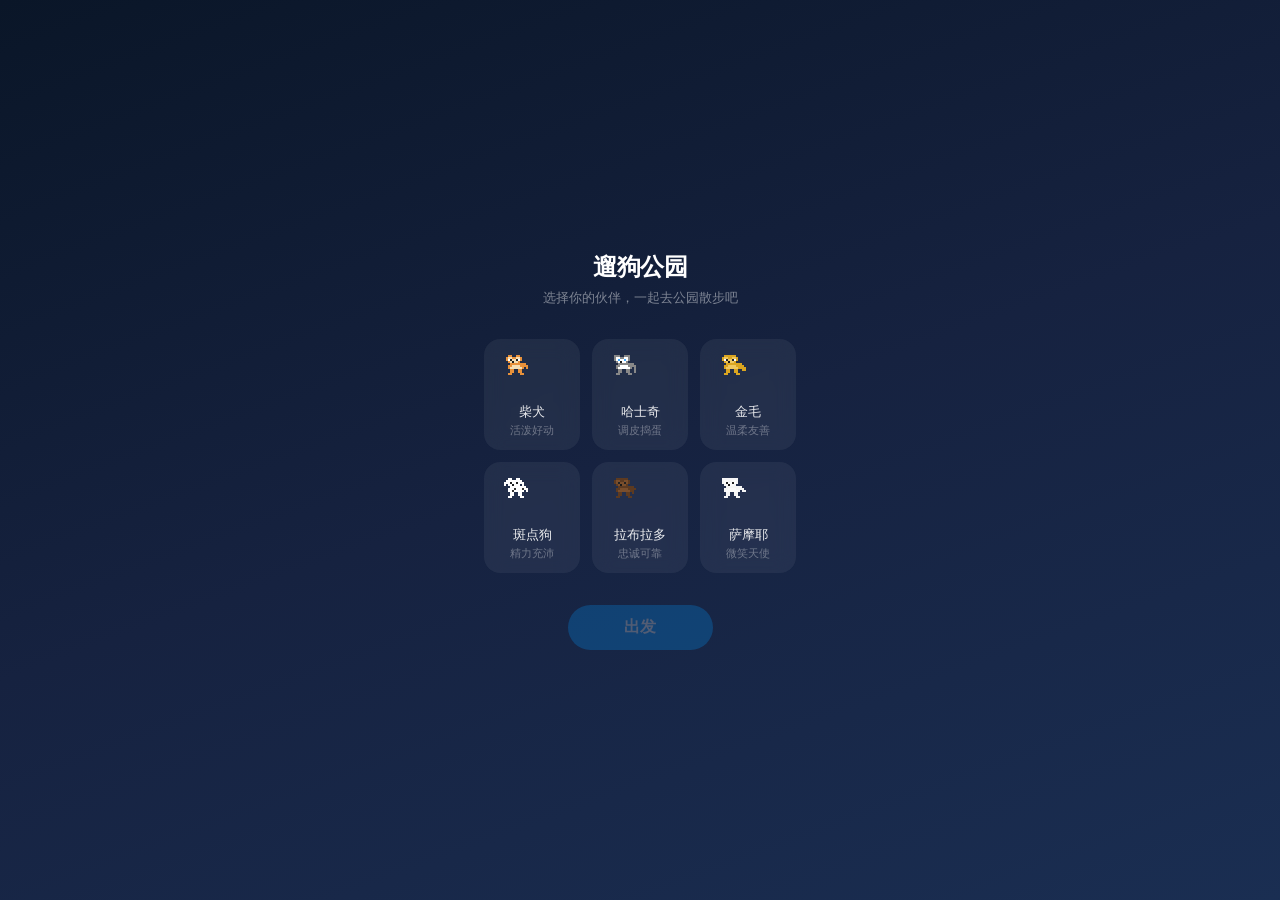
==== index.html @ 5c3bdffc "V1.0 - 虚拟遛狗公园首个版本 功能包含： - 1600x1600 像素风地图（草地/湖泊/树木/长椅/花丛/石头等） - 6种独立设计犬种（柴犬/哈士奇/金毛/斑点狗/拉布拉多/萨摩耶） - 宠" ====
<!DOCTYPE html>
<html lang="zh-CN">
<head>
  <meta charset="UTF-8">
  <meta name="viewport" content="width=device-width, initial-scale=1.0, maximum-scale=1.0, user-scalable=no">
  <title>遛狗公园</title>
  <style>
    :root {
      --qq-blue: #0099ff;
      --qq-blue-light: #40b3ff;
      --qq-blue-dark: #0077cc;
      --qq-bg: #f5f6fa;
      --qq-bg-dark: #edeff5;
      --qq-card: #ffffff;
      --qq-text: #1a1a1a;
      --qq-text-sec: #8a8f99;
      --qq-text-third: #b0b5bf;
      --qq-border: #e8eaf0;
      --qq-bubble-self: #95ec69;
      --qq-bubble-other: #ffffff;
      --qq-shadow: 0 2px 12px rgba(0,0,0,0.08);
      --qq-shadow-lg: 0 8px 30px rgba(0,0,0,0.12);
      --qq-radius: 12px;
      --qq-radius-lg: 20px;
      --qq-radius-full: 999px;
      --font: -apple-system, BlinkMacSystemFont, "PingFang SC", "Helvetica Neue", "Segoe UI", sans-serif;
    }

    * { margin: 0; padding: 0; box-sizing: border-box; }
    html, body {
      width: 100%; height: 100%;
      overflow: hidden;
      background: #000;
      touch-action: none;
      user-select: none;
      -webkit-user-select: none;
      font-family: var(--font);
    }

    /* ===== 游戏主容器 ===== */
    #app {
      width: 100%; height: 100%;
      display: flex;
      flex-direction: column;
      position: relative;
    }
    #gameCanvas {
      width: 100%; flex: 1;
      display: block;
      image-rendering: pixelated;
      image-rendering: crisp-edges;
    }

    /* ===== 常驻底部输入栏 ===== */
    #worldInputBar {
      display: flex;
      padding: 8px 12px;
      padding-bottom: max(8px, env(safe-area-inset-bottom));
      gap: 8px;
      background: rgba(255,255,255,0.95);
      backdrop-filter: blur(16px);
      -webkit-backdrop-filter: blur(16px);
      border-top: 0.5px solid var(--qq-border);
      align-items: center;
      position: relative;
      z-index: 20;
    }
    #worldInputBar.hidden { display: none; }
    #worldInput {
      flex: 1;
      background: var(--qq-bg);
      border: none;
      color: var(--qq-text);
      padding: 9px 14px;
      font-size: 15px;
      font-family: var(--font);
      border-radius: var(--qq-radius-full);
      outline: none;
    }
    #worldInput:focus { background: var(--qq-bg-dark); }
    #worldInput::placeholder { color: var(--qq-text-third); }
    #worldSendBtn {
      background: var(--qq-blue);
      border: none;
      color: #fff;
      width: 36px; height: 36px;
      display: flex;
      align-items: center;
      justify-content: center;
      font-size: 15px;
      cursor: pointer;
      border-radius: 50%;
      flex-shrink: 0;
      transition: transform 0.15s;
    }
    #worldSendBtn:active { transform: scale(0.92); }

    /* ===== 聊天 AIO ===== */
    #chatAIO {
      display: none;
      width: 100%;
      height: 45%;
      background: var(--qq-bg);
      flex-direction: column;
      position: relative;
      border-top: 0.5px solid var(--qq-border);
      overflow: hidden;
    }
    #chatAIO.active {
      display: flex;
      animation: slideUp 0.3s cubic-bezier(0.32, 0.72, 0, 1);
    }
    @keyframes slideUp {
      from { transform: translateY(100%); }
      to { transform: translateY(0); }
    }

    /* 聊天顶栏 */
    #chatHeader {
      display: flex;
      align-items: center;
      justify-content: space-between;
      padding: 12px 16px;
      background: var(--qq-card);
      border-bottom: 0.5px solid var(--qq-border);
      min-height: 48px;
    }
    #chatHeader .chat-title {
      color: var(--qq-text);
      font-size: 15px;
      font-weight: 600;
      letter-spacing: -0.2px;
    }
    #chatHeader .close-btn {
      background: none;
      border: none;
      color: var(--qq-text-sec);
      font-size: 13px;
      cursor: pointer;
      padding: 4px 12px;
      border-radius: var(--qq-radius-full);
      transition: background 0.2s;
    }
    #chatHeader .close-btn:active {
      background: var(--qq-bg-dark);
    }
    #chatHeader .photo-btn {
      background: none;
      border: none;
      font-size: 18px;
      cursor: pointer;
      padding: 2px 6px;
      border-radius: 6px;
      transition: transform 0.15s;
    }
    #chatHeader .photo-btn:active { transform: scale(0.88); }
    #chatHeader .chat-timer {
      background: var(--qq-bg);
      color: var(--qq-text);
      font-size: 13px;
      font-weight: 600;
      padding: 3px 10px;
      border-radius: var(--qq-radius-full);
      font-variant-numeric: tabular-nums;
      min-width: 48px;
      text-align: center;
    }
    #chatHeader .chat-timer.warn {
      background: #fff3e0;
      color: #ff9500;
    }
    #chatHeader .chat-timer.danger {
      background: #ffeaea;
      color: #ff3b30;
      animation: timerBlink 1s ease infinite;
    }
    @keyframes timerBlink {
      0%,100% { opacity: 1; }
      50% { opacity: 0.5; }
    }

    /* 消息区域 */
    #chatMessages {
      flex: 1;
      overflow-y: auto;
      padding: 12px 16px;
      display: flex;
      flex-direction: column;
      gap: 8px;
      -webkit-overflow-scrolling: touch;
    }
    #chatMessages::-webkit-scrollbar { display: none; }

    .chat-msg {
      font-size: 14px;
      line-height: 1.5;
      padding: 8px 12px;
      max-width: 75%;
      word-break: break-word;
      position: relative;
    }
    .chat-msg.system {
      color: var(--qq-text-sec);
      background: none;
      align-self: center;
      text-align: center;
      font-size: 12px;
      max-width: 85%;
      padding: 4px 12px;
    }
    .chat-msg.action {
      color: var(--qq-blue);
      background: rgba(0,153,255,0.06);
      align-self: center;
      font-size: 12px;
      max-width: 85%;
      padding: 6px 14px;
      border-radius: var(--qq-radius-full);
    }
    .chat-msg.npc {
      color: var(--qq-text);
      background: var(--qq-bubble-other);
      align-self: flex-start;
      border-radius: 4px 18px 18px 18px;
      box-shadow: 0 1px 3px rgba(0,0,0,0.04);
    }
    .chat-msg.player {
      color: var(--qq-text);
      background: var(--qq-bubble-self);
      align-self: flex-end;
      border-radius: 18px 4px 18px 18px;
    }

    /* 输入区域 */
    #chatInputArea {
      display: flex;
      padding: 8px 12px;
      padding-bottom: max(8px, env(safe-area-inset-bottom));
      gap: 8px;
      background: var(--qq-card);
      border-top: 0.5px solid var(--qq-border);
      align-items: center;
    }
    #chatInput {
      flex: 1;
      background: var(--qq-bg);
      border: none;
      color: var(--qq-text);
      padding: 9px 14px;
      font-size: 15px;
      font-family: var(--font);
      border-radius: var(--qq-radius-full);
      outline: none;
      transition: background 0.2s;
    }
    #chatInput:focus { background: var(--qq-bg-dark); }
    #chatInput::placeholder { color: var(--qq-text-third); }
    #chatSendBtn {
      background: var(--qq-blue);
      border: none;
      color: #fff;
      width: 36px; height: 36px;
      display: flex;
      align-items: center;
      justify-content: center;
      font-size: 15px;
      cursor: pointer;
      border-radius: 50%;
      flex-shrink: 0;
      transition: transform 0.15s, opacity 0.15s;
    }
    #chatSendBtn:active {
      transform: scale(0.92);
      opacity: 0.85;
    }

    /* ===== 宠物选择界面 ===== */
    #petSelectOverlay {
      position: fixed;
      top: 0; left: 0;
      width: 100%; height: 100%;
      background: linear-gradient(160deg, #0a1628 0%, #162240 50%, #1a2e52 100%);
      display: flex;
      flex-direction: column;
      align-items: center;
      justify-content: center;
      z-index: 100;
    }
    #petSelectOverlay.hidden { display: none; }
    #petSelectOverlay h1 {
      color: #fff;
      font-size: 24px;
      font-weight: 700;
      margin-bottom: 6px;
      letter-spacing: -0.5px;
    }
    #petSelectOverlay .subtitle {
      color: rgba(255,255,255,0.45);
      font-size: 13px;
      margin-bottom: 32px;
      font-weight: 400;
    }
    .pet-grid {
      display: grid;
      grid-template-columns: repeat(3, 1fr);
      gap: 12px;
      padding: 0 24px;
      max-width: 360px;
      width: 100%;
    }
    .pet-card {
      display: flex;
      flex-direction: column;
      align-items: center;
      background: rgba(255,255,255,0.06);
      border: 2px solid transparent;
      border-radius: 16px;
      padding: 14px 6px 10px;
      cursor: pointer;
      transition: all 0.25s cubic-bezier(0.32, 0.72, 0, 1);
      backdrop-filter: blur(10px);
      -webkit-backdrop-filter: blur(10px);
    }
    .pet-card:active { transform: scale(0.96); }
    .pet-card.selected {
      border-color: var(--qq-blue);
      background: rgba(0,153,255,0.12);
      box-shadow: 0 0 0 1px var(--qq-blue), 0 4px 20px rgba(0,153,255,0.2);
    }
    .pet-card canvas {
      image-rendering: pixelated;
      image-rendering: crisp-edges;
    }
    .pet-card .pet-name {
      color: rgba(255,255,255,0.9);
      font-size: 13px;
      font-weight: 500;
      margin-top: 8px;
    }
    .pet-card .pet-trait {
      color: rgba(255,255,255,0.35);
      font-size: 11px;
      margin-top: 2px;
    }
    #startBtn {
      margin-top: 32px;
      background: var(--qq-blue);
      border: none;
      color: #fff;
      padding: 12px 56px;
      font-size: 16px;
      font-weight: 600;
      font-family: var(--font);
      cursor: pointer;
      border-radius: var(--qq-radius-full);
      opacity: 0.25;
      pointer-events: none;
      transition: all 0.3s cubic-bezier(0.32, 0.72, 0, 1);
      letter-spacing: 0.5px;
    }
    #startBtn.ready {
      opacity: 1;
      pointer-events: auto;
      box-shadow: 0 4px 20px rgba(0,153,255,0.35);
    }
    #startBtn.ready:active {
      transform: scale(0.96);
    }

    /* ===== 通知提示 ===== */
    #notification {
      position: fixed;
      top: 48px;
      left: 50%;
      transform: translateX(-50%);
      background: rgba(26,26,26,0.88);
      backdrop-filter: blur(20px);
      -webkit-backdrop-filter: blur(20px);
      color: #fff;
      font-size: 13px;
      font-weight: 500;
      padding: 10px 20px;
      border-radius: var(--qq-radius-full);
      z-index: 50;
      display: none;
      text-align: center;
      max-width: 85%;
      box-shadow: 0 4px 20px rgba(0,0,0,0.15);
    }
    #notification.show {
      display: block;
      animation: notifIn 0.35s cubic-bezier(0.32, 0.72, 0, 1);
    }
    @keyframes notifIn {
      from { opacity: 0; transform: translateX(-50%) translateY(-14px) scale(0.9); }
      to { opacity: 1; transform: translateX(-50%) translateY(0) scale(1); }
    }

    /* ===== 弹窗通用 Overlay ===== */
    .popup-overlay {
      position: fixed;
      top: 0; left: 0;
      width: 100%; height: 100%;
      background: rgba(0,0,0,0.35);
      backdrop-filter: blur(6px);
      -webkit-backdrop-filter: blur(6px);
      z-index: 59;
      display: none;
    }
    .popup-overlay.show { display: block; }

    /* ===== 发现物品弹窗 ===== */
    #discoveryPopup {
      position: fixed;
      top: 50%; left: 50%;
      transform: translate(-50%, -50%);
      background: var(--qq-card);
      border-radius: var(--qq-radius-lg);
      padding: 28px 24px 20px;
      z-index: 60;
      display: none;
      text-align: center;
      min-width: 240px;
      box-shadow: var(--qq-shadow-lg);
    }
    #discoveryPopup.show {
      display: block;
      animation: popIn 0.35s cubic-bezier(0.32, 0.72, 0, 1);
    }
    @keyframes popIn {
      from { opacity: 0; transform: translate(-50%, -50%) scale(0.85); }
      to { opacity: 1; transform: translate(-50%, -50%) scale(1); }
    }
    #discoveryPopup canvas {
      image-rendering: pixelated;
      image-rendering: crisp-edges;
    }
    #discoveryPopup .disc-title {
      color: var(--qq-text);
      font-size: 16px;
      font-weight: 600;
      margin-top: 12px;
    }
    #discoveryPopup .disc-desc {
      color: var(--qq-text-sec);
      font-size: 13px;
      margin-top: 6px;
      line-height: 1.5;
    }
    #discoveryPopup .disc-btn {
      margin-top: 18px;
      background: var(--qq-blue);
      border: none;
      color: #fff;
      padding: 9px 36px;
      font-size: 14px;
      font-weight: 500;
      font-family: var(--font);
      cursor: pointer;
      border-radius: var(--qq-radius-full);
      transition: transform 0.15s;
    }
    #discoveryPopup .disc-btn:active { transform: scale(0.96); }

    /* ===== 邀请互动弹窗 ===== */
    #invitePopup {
      position: fixed;
      top: 50%; left: 50%;
      transform: translate(-50%, -50%);
      background: var(--qq-card);
      border-radius: var(--qq-radius-lg);
      padding: 28px 24px 20px;
      z-index: 60;
      display: none;
      text-align: center;
      min-width: 260px;
      box-shadow: var(--qq-shadow-lg);
    }
    #invitePopup.show {
      display: block;
      animation: popIn 0.35s cubic-bezier(0.32, 0.72, 0, 1);
    }
    #invitePopup .invite-emoji {
      font-size: 36px;
      margin-bottom: 8px;
    }
    #invitePopup .invite-title {
      color: var(--qq-text);
      font-size: 16px;
      font-weight: 600;
      margin-bottom: 4px;
    }
    #invitePopup .invite-desc {
      color: var(--qq-text-sec);
      font-size: 13px;
      margin-bottom: 20px;
      line-height: 1.5;
    }
    #invitePopup .invite-btns {
      display: flex;
      gap: 10px;
      justify-content: center;
    }
    #invitePopup .invite-btns button {
      padding: 9px 28px;
      font-size: 14px;
      font-weight: 500;
      font-family: var(--font);
      cursor: pointer;
      border-radius: var(--qq-radius-full);
      border: none;
      transition: transform 0.15s;
    }
    #invitePopup .invite-btns button:active { transform: scale(0.96); }
    #invitePopup .btn-yes {
      background: var(--qq-blue);
      color: #fff;
      box-shadow: 0 2px 12px rgba(0,153,255,0.3);
    }
    #invitePopup .btn-no {
      background: var(--qq-bg);
      color: var(--qq-text-sec);
    }

    /* ===== 背包按钮 ===== */
    #bagBtn {
      position: fixed;
      bottom: 68px;
      right: 16px;
      width: 44px; height: 44px;
      background: rgba(255,255,255,0.92);
      backdrop-filter: blur(16px);
      -webkit-backdrop-filter: blur(16px);
      border: none;
      border-radius: 50%;
      color: var(--qq-text);
      font-size: 20px;
      display: none;
      align-items: center;
      justify-content: center;
      cursor: pointer;
      z-index: 30;
      box-shadow: 0 2px 12px rgba(0,0,0,0.1);
      transition: transform 0.15s;
    }
    #bagBtn.show { display: flex; }
    #bagBtn:active { transform: scale(0.92); }

    /* ===== 通用面板遮罩 ===== */
    .panel-overlay {
      position: fixed; top:0; left:0; width:100%; height:100%;
      background: rgba(0,0,0,0.45);
      backdrop-filter: blur(8px); -webkit-backdrop-filter: blur(8px);
      z-index: 70; display:none;
      align-items: center; justify-content: center;
    }
    .panel-overlay.show { display:flex; animation: popIn 0.3s cubic-bezier(0.32,0.72,0,1); }

    /* ===== 拍照卡片 ===== */
    .photo-card-inner {
      background: var(--qq-card); border-radius: 16px; width: 88%; max-width: 340px;
      overflow: hidden; box-shadow: var(--qq-shadow-lg);
    }
    .photo-card-img { background: #000; }
    .photo-card-img canvas { width:100%; display:block; }
    .photo-card-info { padding: 16px; }
    .photo-card-title { font-size:16px; font-weight:700; color:var(--qq-text); margin-bottom:10px; }
    .photo-card-pets { font-size:13px; color:var(--qq-text); line-height:1.8; }
    .photo-card-stats { font-size:12px; color:var(--qq-text-sec); margin-top:8px; line-height:1.6; }
    .photo-card-btns { display:flex; border-top:0.5px solid var(--qq-border); }
    .photo-card-btns button {
      flex:1; padding:14px 0; border:none; font-size:14px; font-weight:500;
      font-family:var(--font); cursor:pointer; transition: background 0.15s;
    }
    .pc-btn-save { background:var(--qq-blue); color:#fff; }
    .pc-btn-save:active { background:var(--qq-blue-dark); }
    .pc-btn-close { background:var(--qq-card); color:var(--qq-text-sec); border-left:0.5px solid var(--qq-border) !important; }
    .pc-btn-close:active { background:var(--qq-bg); }

    /* ===== 背包面板 ===== */
    .bag-inner {
      background:var(--qq-card); border-radius:16px; width:90%; max-width:360px;
      max-height:70vh; display:flex; flex-direction:column; overflow:hidden;
      box-shadow:var(--qq-shadow-lg);
    }
    .bag-header {
      display:flex; align-items:center; justify-content:space-between;
      padding:14px 16px; font-size:16px; font-weight:700; color:var(--qq-text);
      border-bottom:0.5px solid var(--qq-border);
    }
    .bag-close { background:none; border:none; font-size:18px; color:var(--qq-text-sec); cursor:pointer; padding:4px; }
    .bag-tabs { display:flex; border-bottom:0.5px solid var(--qq-border); }
    .bag-tab {
      flex:1; padding:10px 0; border:none; background:none; font-size:13px;
      font-family:var(--font); color:var(--qq-text-sec); cursor:pointer;
      border-bottom:2px solid transparent; font-weight:500;
    }
    .bag-tab.active { color:var(--qq-blue); border-bottom-color:var(--qq-blue); }
    .bag-items {
      flex:1; overflow-y:auto; padding:12px; display:grid;
      grid-template-columns: repeat(4,1fr); gap:10px;
      -webkit-overflow-scrolling:touch; min-height:120px;
    }
    .bag-items::-webkit-scrollbar { display:none; }
    .bag-item {
      display:flex; flex-direction:column; align-items:center; padding:8px 4px;
      background:var(--qq-bg); border-radius:12px; cursor:pointer; position:relative;
      transition: transform 0.15s;
    }
    .bag-item:active { transform:scale(0.94); }
    .bag-item .bi-icon { font-size:24px; }
    .bag-item .bi-name { font-size:10px; color:var(--qq-text-sec); margin-top:4px; text-align:center; }
    .bag-item .bi-count {
      position:absolute; top:2px; right:2px; background:var(--qq-blue); color:#fff;
      font-size:9px; min-width:14px; height:14px; border-radius:7px;
      display:flex; align-items:center; justify-content:center; font-weight:600;
    }
    .bag-empty { grid-column:1/-1; text-align:center; color:var(--qq-text-third); font-size:13px; padding:20px 0; }

    /* ===== 宠物互动面板 ===== */
    .pet-panel-inner {
      background:var(--qq-card); border-radius:16px; width:88%; max-width:320px;
      overflow:hidden; box-shadow:var(--qq-shadow-lg);
    }
    .pp-header {
      display:flex; align-items:center; gap:8px; padding:14px 16px;
      border-bottom:0.5px solid var(--qq-border);
    }
    .pp-name { flex:1; font-size:15px; font-weight:600; color:var(--qq-text); }
    .pp-mood { font-size:12px; color:var(--qq-text-sec); }
    .pp-close { background:none; border:none; font-size:18px; color:var(--qq-text-sec); cursor:pointer; }
    .pp-actions {
      display:grid; grid-template-columns:repeat(3,1fr); gap:8px; padding:16px;
    }
    .pp-act {
      display:flex; flex-direction:column; align-items:center; gap:6px;
      padding:12px 4px; background:var(--qq-bg); border-radius:12px;
      border:none; cursor:pointer; font-family:var(--font); transition:transform 0.15s;
    }
    .pp-act:active { transform:scale(0.94); }
    .pp-act .pa-icon { font-size:24px; }
    .pp-act .pa-label { font-size:11px; color:var(--qq-text-sec); }
  </style>
</head>
<body>
  <!-- 选宠物界面 -->
  <div id="petSelectOverlay">
    <h1>遛狗公园</h1>
    <p class="subtitle">选择你的伙伴，一起去公园散步吧</p>
    <div class="pet-grid" id="petGrid"></div>
    <button id="startBtn">出发</button>
  </div>

  <!-- 游戏主界面 -->
  <div id="app">
    <canvas id="gameCanvas"></canvas>
    <!-- 常驻底部输入栏（非聊天模式也可见） -->
    <div id="worldInputBar" class="hidden">
      <input id="worldInput" type="text" placeholder="说点什么..." maxlength="60">
      <button id="worldSendBtn">↑</button>
    </div>
    <div id="chatAIO">
      <div id="chatHeader">
        <span class="chat-title" id="chatTitle">与???聊天中</span>
        <span class="chat-timer" id="chatTimer">5:00</span>
        <button class="photo-btn" id="photoBtn">📷</button>
        <button class="close-btn" id="chatCloseBtn">结束玩耍</button>
      </div>
      <div id="chatMessages"></div>
      <div id="chatInputArea">
        <input id="chatInput" type="text" placeholder="说点什么..." maxlength="100">
        <button id="chatSendBtn">↑</button>
      </div>
    </div>
  </div>

  <!-- 通知 -->
  <div id="notification"></div>
  <!-- 弹窗遮罩 -->
  <div class="popup-overlay" id="popupOverlay"></div>
  <!-- 发现物品弹窗 -->
  <div id="discoveryPopup">
    <canvas id="discItemCanvas" width="48" height="48"></canvas>
    <div class="disc-title" id="discTitle"></div>
    <div class="disc-desc" id="discDesc"></div>
    <button class="disc-btn" id="discBtn">太棒了</button>
  </div>
  <!-- 邀请互动弹窗 -->
  <div id="invitePopup">
    <div class="invite-emoji">🐾</div>
    <div class="invite-title" id="inviteTitle"></div>
    <div class="invite-desc" id="inviteDesc"></div>
    <div class="invite-btns">
      <button class="btn-no" id="inviteNo">下次吧</button>
      <button class="btn-yes" id="inviteYes">一起玩</button>
    </div>
  </div>
  <!-- 背包按钮 -->
  <div id="bagBtn">🎒</div>

  <!-- 拍照卡片 -->
  <div id="photoCard" class="panel-overlay">
    <div class="photo-card-inner">
      <div class="photo-card-img"><canvas id="photoCanvas"></canvas></div>
      <div class="photo-card-info">
        <div class="photo-card-title">📸 美好瞬间</div>
        <div class="photo-card-pets" id="photoCardPets"></div>
        <div class="photo-card-stats" id="photoCardStats"></div>
      </div>
      <div class="photo-card-btns">
        <button class="pc-btn-save" id="photoSaveBtn">保存到相册</button>
        <button class="pc-btn-close" id="photoCloseBtn">关闭</button>
      </div>
    </div>
  </div>

  <!-- 背包面板 -->
  <div id="bagPanel" class="panel-overlay">
    <div class="bag-inner">
      <div class="bag-header">
        <span>🎒 背包</span>
        <button class="bag-close" id="bagCloseBtn">✕</button>
      </div>
      <div class="bag-tabs">
        <button class="bag-tab active" data-tab="food">零食</button>
        <button class="bag-tab" data-tab="toy">玩具</button>
        <button class="bag-tab" data-tab="collect">收藏</button>
      </div>
      <div class="bag-items" id="bagItems"></div>
    </div>
  </div>

  <!-- 宠物互动面板 -->
  <div id="petPanel" class="panel-overlay">
    <div class="pet-panel-inner">
      <div class="pp-header">
        <span class="pp-name" id="ppName">🐕 宠物名</span>
        <span class="pp-mood" id="ppMood">❤️ 80</span>
        <button class="pp-close" id="ppClose">✕</button>
      </div>
      <div class="pp-actions" id="ppActions"></div>
    </div>
  </div>

  <script src="js/pixelart.js"></script>
  <script src="js/map.js"></script>
  <script src="js/pets.js"></script>
  <script src="js/entities.js"></script>
  <script src="js/ai.js"></script>
  <script src="js/interaction.js"></script>
  <script src="js/chat.js"></script>
  <script src="js/game.js"></script>
</body>
</html>
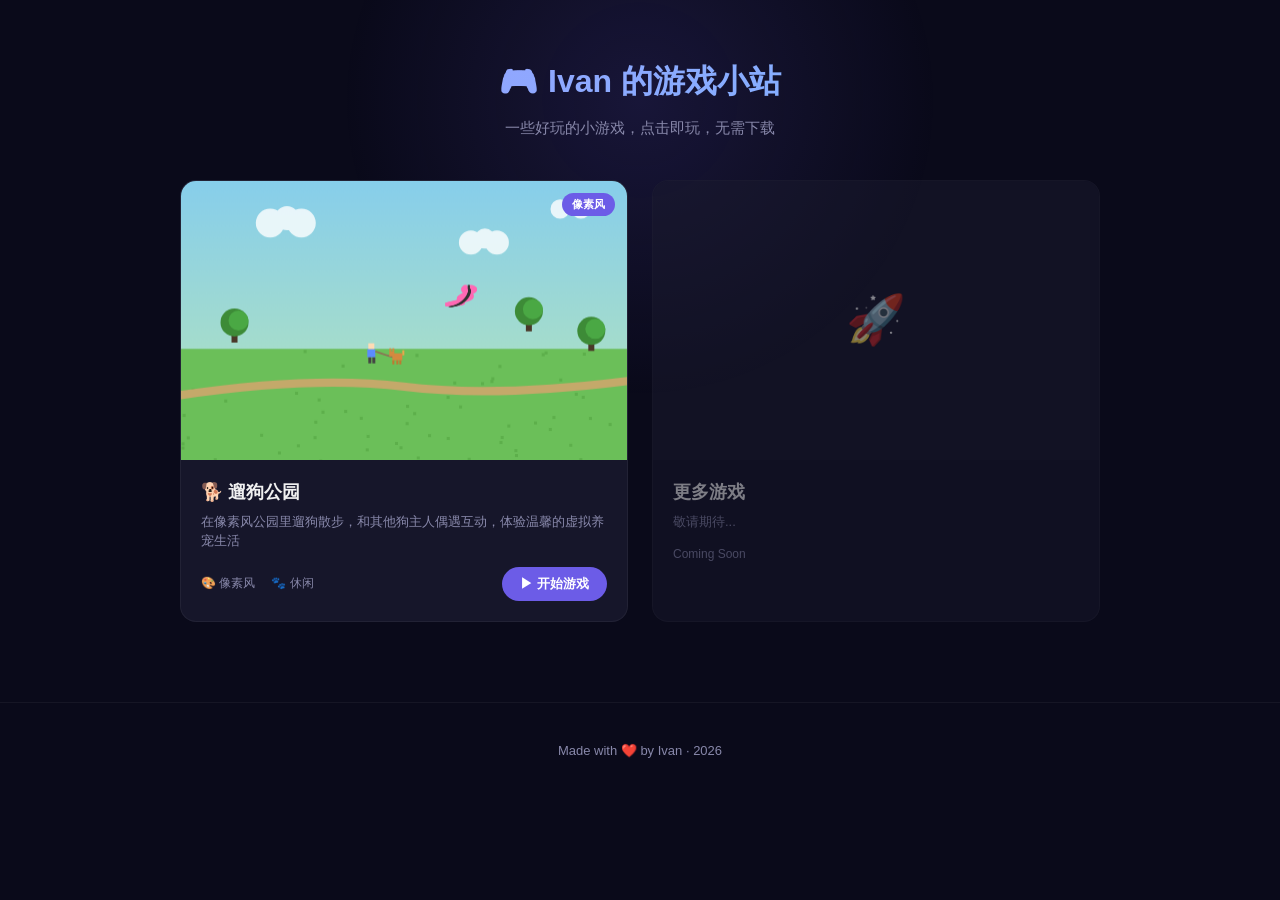
==== commit e71b46f1: "🎮 游戏小站 V1.0 - 遛狗公园上线" ====
--- a/index.html
+++ b/index.html
@@ -2,753 +2,379 @@
 <html lang="zh-CN">
 <head>
   <meta charset="UTF-8">
-  <meta name="viewport" content="width=device-width, initial-scale=1.0, maximum-scale=1.0, user-scalable=no">
-  <title>遛狗公园</title>
+  <meta name="viewport" content="width=device-width, initial-scale=1.0">
+  <title>Ivan 的游戏小站</title>
   <style>
     :root {
-      --qq-blue: #0099ff;
-      --qq-blue-light: #40b3ff;
-      --qq-blue-dark: #0077cc;
-      --qq-bg: #f5f6fa;
-      --qq-bg-dark: #edeff5;
-      --qq-card: #ffffff;
-      --qq-text: #1a1a1a;
-      --qq-text-sec: #8a8f99;
-      --qq-text-third: #b0b5bf;
-      --qq-border: #e8eaf0;
-      --qq-bubble-self: #95ec69;
-      --qq-bubble-other: #ffffff;
-      --qq-shadow: 0 2px 12px rgba(0,0,0,0.08);
-      --qq-shadow-lg: 0 8px 30px rgba(0,0,0,0.12);
-      --qq-radius: 12px;
-      --qq-radius-lg: 20px;
-      --qq-radius-full: 999px;
-      --font: -apple-system, BlinkMacSystemFont, "PingFang SC", "Helvetica Neue", "Segoe UI", sans-serif;
+      --bg: #0a0a1a;
+      --bg-card: #16162a;
+      --bg-card-hover: #1e1e3a;
+      --accent: #6c5ce7;
+      --accent-light: #a29bfe;
+      --text: #f0f0f0;
+      --text-sec: #8888aa;
+      --radius: 16px;
+      --font: -apple-system, BlinkMacSystemFont, "PingFang SC", "Helvetica Neue", sans-serif;
     }
 
     * { margin: 0; padding: 0; box-sizing: border-box; }
-    html, body {
-      width: 100%; height: 100%;
+
+    body {
+      font-family: var(--font);
+      background: var(--bg);
+      color: var(--text);
+      min-height: 100vh;
+      overflow-x: hidden;
+    }
+
+    /* 背景动画 */
+    .bg-glow {
+      position: fixed;
+      top: -200px;
+      left: 50%;
+      transform: translateX(-50%);
+      width: 600px;
+      height: 600px;
+      background: radial-gradient(circle, rgba(108,92,231,0.15) 0%, transparent 70%);
+      pointer-events: none;
+      z-index: 0;
+    }
+
+    /* 顶部 */
+    .header {
+      position: relative;
+      z-index: 1;
+      text-align: center;
+      padding: 60px 20px 40px;
+    }
+
+    .header h1 {
+      font-size: 32px;
+      font-weight: 700;
+      background: linear-gradient(135deg, var(--accent-light), #74b9ff);
+      -webkit-background-clip: text;
+      -webkit-text-fill-color: transparent;
+      margin-bottom: 12px;
+    }
+
+    .header p {
+      color: var(--text-sec);
+      font-size: 15px;
+      line-height: 1.6;
+    }
+
+    /* 游戏网格 */
+    .games-grid {
+      position: relative;
+      z-index: 1;
+      display: grid;
+      grid-template-columns: repeat(auto-fill, minmax(300px, 1fr));
+      gap: 24px;
+      max-width: 960px;
+      margin: 0 auto;
+      padding: 0 20px 80px;
+    }
+
+    /* 游戏卡片 */
+    .game-card {
+      background: var(--bg-card);
+      border-radius: var(--radius);
       overflow: hidden;
-      background: #000;
-      touch-action: none;
-      user-select: none;
-      -webkit-user-select: none;
-      font-family: var(--font);
-    }
-
-    /* ===== 游戏主容器 ===== */
-    #app {
-      width: 100%; height: 100%;
+      transition: all 0.3s ease;
+      cursor: pointer;
+      text-decoration: none;
+      color: inherit;
+      display: block;
+      border: 1px solid rgba(255,255,255,0.05);
+    }
+
+    .game-card:hover {
+      background: var(--bg-card-hover);
+      transform: translateY(-4px);
+      border-color: rgba(108,92,231,0.3);
+      box-shadow: 0 12px 40px rgba(108,92,231,0.15);
+    }
+
+    .game-cover {
+      width: 100%;
+      aspect-ratio: 16 / 10;
+      overflow: hidden;
+      position: relative;
+      background: #1a1a2e;
+    }
+
+    .game-cover canvas {
+      width: 100%;
+      height: 100%;
+      display: block;
+    }
+
+    .game-tag {
+      position: absolute;
+      top: 12px;
+      right: 12px;
+      background: var(--accent);
+      color: white;
+      font-size: 11px;
+      font-weight: 600;
+      padding: 4px 10px;
+      border-radius: 20px;
+    }
+
+    .game-info {
+      padding: 20px;
+    }
+
+    .game-info h3 {
+      font-size: 18px;
+      font-weight: 600;
+      margin-bottom: 8px;
+    }
+
+    .game-info p {
+      color: var(--text-sec);
+      font-size: 13px;
+      line-height: 1.5;
+      margin-bottom: 16px;
+    }
+
+    .game-meta {
       display: flex;
-      flex-direction: column;
+      align-items: center;
+      gap: 16px;
+      font-size: 12px;
+      color: var(--text-sec);
+    }
+
+    .game-meta span {
+      display: flex;
+      align-items: center;
+      gap: 4px;
+    }
+
+    .play-btn {
+      display: inline-flex;
+      align-items: center;
+      gap: 6px;
+      margin-left: auto;
+      background: var(--accent);
+      color: white;
+      border: none;
+      padding: 8px 18px;
+      border-radius: 20px;
+      font-size: 13px;
+      font-weight: 600;
+      cursor: pointer;
+      transition: all 0.2s;
+    }
+
+    .play-btn:hover {
+      background: var(--accent-light);
+      transform: scale(1.05);
+    }
+
+    /* 底部 */
+    .footer {
       position: relative;
-    }
-    #gameCanvas {
-      width: 100%; flex: 1;
-      display: block;
-      image-rendering: pixelated;
-      image-rendering: crisp-edges;
-    }
-
-    /* ===== 常驻底部输入栏 ===== */
-    #worldInputBar {
-      display: flex;
-      padding: 8px 12px;
-      padding-bottom: max(8px, env(safe-area-inset-bottom));
-      gap: 8px;
-      background: rgba(255,255,255,0.95);
-      backdrop-filter: blur(16px);
-      -webkit-backdrop-filter: blur(16px);
-      border-top: 0.5px solid var(--qq-border);
-      align-items: center;
-      position: relative;
-      z-index: 20;
-    }
-    #worldInputBar.hidden { display: none; }
-    #worldInput {
-      flex: 1;
-      background: var(--qq-bg);
-      border: none;
-      color: var(--qq-text);
-      padding: 9px 14px;
-      font-size: 15px;
-      font-family: var(--font);
-      border-radius: var(--qq-radius-full);
-      outline: none;
-    }
-    #worldInput:focus { background: var(--qq-bg-dark); }
-    #worldInput::placeholder { color: var(--qq-text-third); }
-    #worldSendBtn {
-      background: var(--qq-blue);
-      border: none;
-      color: #fff;
-      width: 36px; height: 36px;
+      z-index: 1;
+      text-align: center;
+      padding: 40px 20px;
+      color: var(--text-sec);
+      font-size: 13px;
+      border-top: 1px solid rgba(255,255,255,0.05);
+    }
+
+    /* coming soon 卡片 */
+    .game-card.coming-soon {
+      opacity: 0.5;
+      pointer-events: none;
+    }
+
+    .game-card.coming-soon .game-cover {
       display: flex;
       align-items: center;
       justify-content: center;
-      font-size: 15px;
-      cursor: pointer;
-      border-radius: 50%;
-      flex-shrink: 0;
-      transition: transform 0.15s;
-    }
-    #worldSendBtn:active { transform: scale(0.92); }
-
-    /* ===== 聊天 AIO ===== */
-    #chatAIO {
-      display: none;
-      width: 100%;
-      height: 45%;
-      background: var(--qq-bg);
-      flex-direction: column;
-      position: relative;
-      border-top: 0.5px solid var(--qq-border);
-      overflow: hidden;
-    }
-    #chatAIO.active {
-      display: flex;
-      animation: slideUp 0.3s cubic-bezier(0.32, 0.72, 0, 1);
-    }
-    @keyframes slideUp {
-      from { transform: translateY(100%); }
-      to { transform: translateY(0); }
-    }
-
-    /* 聊天顶栏 */
-    #chatHeader {
-      display: flex;
-      align-items: center;
-      justify-content: space-between;
-      padding: 12px 16px;
-      background: var(--qq-card);
-      border-bottom: 0.5px solid var(--qq-border);
-      min-height: 48px;
-    }
-    #chatHeader .chat-title {
-      color: var(--qq-text);
-      font-size: 15px;
-      font-weight: 600;
-      letter-spacing: -0.2px;
-    }
-    #chatHeader .close-btn {
-      background: none;
-      border: none;
-      color: var(--qq-text-sec);
-      font-size: 13px;
-      cursor: pointer;
-      padding: 4px 12px;
-      border-radius: var(--qq-radius-full);
-      transition: background 0.2s;
-    }
-    #chatHeader .close-btn:active {
-      background: var(--qq-bg-dark);
-    }
-    #chatHeader .photo-btn {
-      background: none;
-      border: none;
-      font-size: 18px;
-      cursor: pointer;
-      padding: 2px 6px;
-      border-radius: 6px;
-      transition: transform 0.15s;
-    }
-    #chatHeader .photo-btn:active { transform: scale(0.88); }
-    #chatHeader .chat-timer {
-      background: var(--qq-bg);
-      color: var(--qq-text);
-      font-size: 13px;
-      font-weight: 600;
-      padding: 3px 10px;
-      border-radius: var(--qq-radius-full);
-      font-variant-numeric: tabular-nums;
-      min-width: 48px;
-      text-align: center;
-    }
-    #chatHeader .chat-timer.warn {
-      background: #fff3e0;
-      color: #ff9500;
-    }
-    #chatHeader .chat-timer.danger {
-      background: #ffeaea;
-      color: #ff3b30;
-      animation: timerBlink 1s ease infinite;
-    }
-    @keyframes timerBlink {
-      0%,100% { opacity: 1; }
-      50% { opacity: 0.5; }
-    }
-
-    /* 消息区域 */
-    #chatMessages {
-      flex: 1;
-      overflow-y: auto;
-      padding: 12px 16px;
-      display: flex;
-      flex-direction: column;
-      gap: 8px;
-      -webkit-overflow-scrolling: touch;
-    }
-    #chatMessages::-webkit-scrollbar { display: none; }
-
-    .chat-msg {
-      font-size: 14px;
-      line-height: 1.5;
-      padding: 8px 12px;
-      max-width: 75%;
-      word-break: break-word;
-      position: relative;
-    }
-    .chat-msg.system {
-      color: var(--qq-text-sec);
-      background: none;
-      align-self: center;
-      text-align: center;
-      font-size: 12px;
-      max-width: 85%;
-      padding: 4px 12px;
-    }
-    .chat-msg.action {
-      color: var(--qq-blue);
-      background: rgba(0,153,255,0.06);
-      align-self: center;
-      font-size: 12px;
-      max-width: 85%;
-      padding: 6px 14px;
-      border-radius: var(--qq-radius-full);
-    }
-    .chat-msg.npc {
-      color: var(--qq-text);
-      background: var(--qq-bubble-other);
-      align-self: flex-start;
-      border-radius: 4px 18px 18px 18px;
-      box-shadow: 0 1px 3px rgba(0,0,0,0.04);
-    }
-    .chat-msg.player {
-      color: var(--qq-text);
-      background: var(--qq-bubble-self);
-      align-self: flex-end;
-      border-radius: 18px 4px 18px 18px;
-    }
-
-    /* 输入区域 */
-    #chatInputArea {
-      display: flex;
-      padding: 8px 12px;
-      padding-bottom: max(8px, env(safe-area-inset-bottom));
-      gap: 8px;
-      background: var(--qq-card);
-      border-top: 0.5px solid var(--qq-border);
-      align-items: center;
-    }
-    #chatInput {
-      flex: 1;
-      background: var(--qq-bg);
-      border: none;
-      color: var(--qq-text);
-      padding: 9px 14px;
-      font-size: 15px;
-      font-family: var(--font);
-      border-radius: var(--qq-radius-full);
-      outline: none;
-      transition: background 0.2s;
-    }
-    #chatInput:focus { background: var(--qq-bg-dark); }
-    #chatInput::placeholder { color: var(--qq-text-third); }
-    #chatSendBtn {
-      background: var(--qq-blue);
-      border: none;
-      color: #fff;
-      width: 36px; height: 36px;
-      display: flex;
-      align-items: center;
-      justify-content: center;
-      font-size: 15px;
-      cursor: pointer;
-      border-radius: 50%;
-      flex-shrink: 0;
-      transition: transform 0.15s, opacity 0.15s;
-    }
-    #chatSendBtn:active {
-      transform: scale(0.92);
-      opacity: 0.85;
-    }
-
-    /* ===== 宠物选择界面 ===== */
-    #petSelectOverlay {
-      position: fixed;
-      top: 0; left: 0;
-      width: 100%; height: 100%;
-      background: linear-gradient(160deg, #0a1628 0%, #162240 50%, #1a2e52 100%);
-      display: flex;
-      flex-direction: column;
-      align-items: center;
-      justify-content: center;
-      z-index: 100;
-    }
-    #petSelectOverlay.hidden { display: none; }
-    #petSelectOverlay h1 {
-      color: #fff;
-      font-size: 24px;
-      font-weight: 700;
-      margin-bottom: 6px;
-      letter-spacing: -0.5px;
-    }
-    #petSelectOverlay .subtitle {
-      color: rgba(255,255,255,0.45);
-      font-size: 13px;
-      margin-bottom: 32px;
-      font-weight: 400;
-    }
-    .pet-grid {
-      display: grid;
-      grid-template-columns: repeat(3, 1fr);
-      gap: 12px;
-      padding: 0 24px;
-      max-width: 360px;
-      width: 100%;
-    }
-    .pet-card {
-      display: flex;
-      flex-direction: column;
-      align-items: center;
-      background: rgba(255,255,255,0.06);
-      border: 2px solid transparent;
-      border-radius: 16px;
-      padding: 14px 6px 10px;
-      cursor: pointer;
-      transition: all 0.25s cubic-bezier(0.32, 0.72, 0, 1);
-      backdrop-filter: blur(10px);
-      -webkit-backdrop-filter: blur(10px);
-    }
-    .pet-card:active { transform: scale(0.96); }
-    .pet-card.selected {
-      border-color: var(--qq-blue);
-      background: rgba(0,153,255,0.12);
-      box-shadow: 0 0 0 1px var(--qq-blue), 0 4px 20px rgba(0,153,255,0.2);
-    }
-    .pet-card canvas {
-      image-rendering: pixelated;
-      image-rendering: crisp-edges;
-    }
-    .pet-card .pet-name {
-      color: rgba(255,255,255,0.9);
-      font-size: 13px;
-      font-weight: 500;
-      margin-top: 8px;
-    }
-    .pet-card .pet-trait {
-      color: rgba(255,255,255,0.35);
-      font-size: 11px;
-      margin-top: 2px;
-    }
-    #startBtn {
-      margin-top: 32px;
-      background: var(--qq-blue);
-      border: none;
-      color: #fff;
-      padding: 12px 56px;
-      font-size: 16px;
-      font-weight: 600;
-      font-family: var(--font);
-      cursor: pointer;
-      border-radius: var(--qq-radius-full);
-      opacity: 0.25;
-      pointer-events: none;
-      transition: all 0.3s cubic-bezier(0.32, 0.72, 0, 1);
-      letter-spacing: 0.5px;
-    }
-    #startBtn.ready {
-      opacity: 1;
-      pointer-events: auto;
-      box-shadow: 0 4px 20px rgba(0,153,255,0.35);
-    }
-    #startBtn.ready:active {
-      transform: scale(0.96);
-    }
-
-    /* ===== 通知提示 ===== */
-    #notification {
-      position: fixed;
-      top: 48px;
-      left: 50%;
-      transform: translateX(-50%);
-      background: rgba(26,26,26,0.88);
-      backdrop-filter: blur(20px);
-      -webkit-backdrop-filter: blur(20px);
-      color: #fff;
-      font-size: 13px;
-      font-weight: 500;
-      padding: 10px 20px;
-      border-radius: var(--qq-radius-full);
-      z-index: 50;
-      display: none;
-      text-align: center;
-      max-width: 85%;
-      box-shadow: 0 4px 20px rgba(0,0,0,0.15);
-    }
-    #notification.show {
-      display: block;
-      animation: notifIn 0.35s cubic-bezier(0.32, 0.72, 0, 1);
-    }
-    @keyframes notifIn {
-      from { opacity: 0; transform: translateX(-50%) translateY(-14px) scale(0.9); }
-      to { opacity: 1; transform: translateX(-50%) translateY(0) scale(1); }
-    }
-
-    /* ===== 弹窗通用 Overlay ===== */
-    .popup-overlay {
-      position: fixed;
-      top: 0; left: 0;
-      width: 100%; height: 100%;
-      background: rgba(0,0,0,0.35);
-      backdrop-filter: blur(6px);
-      -webkit-backdrop-filter: blur(6px);
-      z-index: 59;
-      display: none;
-    }
-    .popup-overlay.show { display: block; }
-
-    /* ===== 发现物品弹窗 ===== */
-    #discoveryPopup {
-      position: fixed;
-      top: 50%; left: 50%;
-      transform: translate(-50%, -50%);
-      background: var(--qq-card);
-      border-radius: var(--qq-radius-lg);
-      padding: 28px 24px 20px;
-      z-index: 60;
-      display: none;
-      text-align: center;
-      min-width: 240px;
-      box-shadow: var(--qq-shadow-lg);
-    }
-    #discoveryPopup.show {
-      display: block;
-      animation: popIn 0.35s cubic-bezier(0.32, 0.72, 0, 1);
-    }
-    @keyframes popIn {
-      from { opacity: 0; transform: translate(-50%, -50%) scale(0.85); }
-      to { opacity: 1; transform: translate(-50%, -50%) scale(1); }
-    }
-    #discoveryPopup canvas {
-      image-rendering: pixelated;
-      image-rendering: crisp-edges;
-    }
-    #discoveryPopup .disc-title {
-      color: var(--qq-text);
-      font-size: 16px;
-      font-weight: 600;
-      margin-top: 12px;
-    }
-    #discoveryPopup .disc-desc {
-      color: var(--qq-text-sec);
-      font-size: 13px;
-      margin-top: 6px;
-      line-height: 1.5;
-    }
-    #discoveryPopup .disc-btn {
-      margin-top: 18px;
-      background: var(--qq-blue);
-      border: none;
-      color: #fff;
-      padding: 9px 36px;
-      font-size: 14px;
-      font-weight: 500;
-      font-family: var(--font);
-      cursor: pointer;
-      border-radius: var(--qq-radius-full);
-      transition: transform 0.15s;
-    }
-    #discoveryPopup .disc-btn:active { transform: scale(0.96); }
-
-    /* ===== 邀请互动弹窗 ===== */
-    #invitePopup {
-      position: fixed;
-      top: 50%; left: 50%;
-      transform: translate(-50%, -50%);
-      background: var(--qq-card);
-      border-radius: var(--qq-radius-lg);
-      padding: 28px 24px 20px;
-      z-index: 60;
-      display: none;
-      text-align: center;
-      min-width: 260px;
-      box-shadow: var(--qq-shadow-lg);
-    }
-    #invitePopup.show {
-      display: block;
-      animation: popIn 0.35s cubic-bezier(0.32, 0.72, 0, 1);
-    }
-    #invitePopup .invite-emoji {
-      font-size: 36px;
-      margin-bottom: 8px;
-    }
-    #invitePopup .invite-title {
-      color: var(--qq-text);
-      font-size: 16px;
-      font-weight: 600;
-      margin-bottom: 4px;
-    }
-    #invitePopup .invite-desc {
-      color: var(--qq-text-sec);
-      font-size: 13px;
-      margin-bottom: 20px;
-      line-height: 1.5;
-    }
-    #invitePopup .invite-btns {
-      display: flex;
-      gap: 10px;
-      justify-content: center;
-    }
-    #invitePopup .invite-btns button {
-      padding: 9px 28px;
-      font-size: 14px;
-      font-weight: 500;
-      font-family: var(--font);
-      cursor: pointer;
-      border-radius: var(--qq-radius-full);
-      border: none;
-      transition: transform 0.15s;
-    }
-    #invitePopup .invite-btns button:active { transform: scale(0.96); }
-    #invitePopup .btn-yes {
-      background: var(--qq-blue);
-      color: #fff;
-      box-shadow: 0 2px 12px rgba(0,153,255,0.3);
-    }
-    #invitePopup .btn-no {
-      background: var(--qq-bg);
-      color: var(--qq-text-sec);
-    }
-
-    /* ===== 背包按钮 ===== */
-    #bagBtn {
-      position: fixed;
-      bottom: 68px;
-      right: 16px;
-      width: 44px; height: 44px;
-      background: rgba(255,255,255,0.92);
-      backdrop-filter: blur(16px);
-      -webkit-backdrop-filter: blur(16px);
-      border: none;
-      border-radius: 50%;
-      color: var(--qq-text);
-      font-size: 20px;
-      display: none;
-      align-items: center;
-      justify-content: center;
-      cursor: pointer;
-      z-index: 30;
-      box-shadow: 0 2px 12px rgba(0,0,0,0.1);
-      transition: transform 0.15s;
-    }
-    #bagBtn.show { display: flex; }
-    #bagBtn:active { transform: scale(0.92); }
-
-    /* ===== 通用面板遮罩 ===== */
-    .panel-overlay {
-      position: fixed; top:0; left:0; width:100%; height:100%;
-      background: rgba(0,0,0,0.45);
-      backdrop-filter: blur(8px); -webkit-backdrop-filter: blur(8px);
-      z-index: 70; display:none;
-      align-items: center; justify-content: center;
-    }
-    .panel-overlay.show { display:flex; animation: popIn 0.3s cubic-bezier(0.32,0.72,0,1); }
-
-    /* ===== 拍照卡片 ===== */
-    .photo-card-inner {
-      background: var(--qq-card); border-radius: 16px; width: 88%; max-width: 340px;
-      overflow: hidden; box-shadow: var(--qq-shadow-lg);
-    }
-    .photo-card-img { background: #000; }
-    .photo-card-img canvas { width:100%; display:block; }
-    .photo-card-info { padding: 16px; }
-    .photo-card-title { font-size:16px; font-weight:700; color:var(--qq-text); margin-bottom:10px; }
-    .photo-card-pets { font-size:13px; color:var(--qq-text); line-height:1.8; }
-    .photo-card-stats { font-size:12px; color:var(--qq-text-sec); margin-top:8px; line-height:1.6; }
-    .photo-card-btns { display:flex; border-top:0.5px solid var(--qq-border); }
-    .photo-card-btns button {
-      flex:1; padding:14px 0; border:none; font-size:14px; font-weight:500;
-      font-family:var(--font); cursor:pointer; transition: background 0.15s;
-    }
-    .pc-btn-save { background:var(--qq-blue); color:#fff; }
-    .pc-btn-save:active { background:var(--qq-blue-dark); }
-    .pc-btn-close { background:var(--qq-card); color:var(--qq-text-sec); border-left:0.5px solid var(--qq-border) !important; }
-    .pc-btn-close:active { background:var(--qq-bg); }
-
-    /* ===== 背包面板 ===== */
-    .bag-inner {
-      background:var(--qq-card); border-radius:16px; width:90%; max-width:360px;
-      max-height:70vh; display:flex; flex-direction:column; overflow:hidden;
-      box-shadow:var(--qq-shadow-lg);
-    }
-    .bag-header {
-      display:flex; align-items:center; justify-content:space-between;
-      padding:14px 16px; font-size:16px; font-weight:700; color:var(--qq-text);
-      border-bottom:0.5px solid var(--qq-border);
-    }
-    .bag-close { background:none; border:none; font-size:18px; color:var(--qq-text-sec); cursor:pointer; padding:4px; }
-    .bag-tabs { display:flex; border-bottom:0.5px solid var(--qq-border); }
-    .bag-tab {
-      flex:1; padding:10px 0; border:none; background:none; font-size:13px;
-      font-family:var(--font); color:var(--qq-text-sec); cursor:pointer;
-      border-bottom:2px solid transparent; font-weight:500;
-    }
-    .bag-tab.active { color:var(--qq-blue); border-bottom-color:var(--qq-blue); }
-    .bag-items {
-      flex:1; overflow-y:auto; padding:12px; display:grid;
-      grid-template-columns: repeat(4,1fr); gap:10px;
-      -webkit-overflow-scrolling:touch; min-height:120px;
-    }
-    .bag-items::-webkit-scrollbar { display:none; }
-    .bag-item {
-      display:flex; flex-direction:column; align-items:center; padding:8px 4px;
-      background:var(--qq-bg); border-radius:12px; cursor:pointer; position:relative;
-      transition: transform 0.15s;
-    }
-    .bag-item:active { transform:scale(0.94); }
-    .bag-item .bi-icon { font-size:24px; }
-    .bag-item .bi-name { font-size:10px; color:var(--qq-text-sec); margin-top:4px; text-align:center; }
-    .bag-item .bi-count {
-      position:absolute; top:2px; right:2px; background:var(--qq-blue); color:#fff;
-      font-size:9px; min-width:14px; height:14px; border-radius:7px;
-      display:flex; align-items:center; justify-content:center; font-weight:600;
-    }
-    .bag-empty { grid-column:1/-1; text-align:center; color:var(--qq-text-third); font-size:13px; padding:20px 0; }
-
-    /* ===== 宠物互动面板 ===== */
-    .pet-panel-inner {
-      background:var(--qq-card); border-radius:16px; width:88%; max-width:320px;
-      overflow:hidden; box-shadow:var(--qq-shadow-lg);
-    }
-    .pp-header {
-      display:flex; align-items:center; gap:8px; padding:14px 16px;
-      border-bottom:0.5px solid var(--qq-border);
-    }
-    .pp-name { flex:1; font-size:15px; font-weight:600; color:var(--qq-text); }
-    .pp-mood { font-size:12px; color:var(--qq-text-sec); }
-    .pp-close { background:none; border:none; font-size:18px; color:var(--qq-text-sec); cursor:pointer; }
-    .pp-actions {
-      display:grid; grid-template-columns:repeat(3,1fr); gap:8px; padding:16px;
-    }
-    .pp-act {
-      display:flex; flex-direction:column; align-items:center; gap:6px;
-      padding:12px 4px; background:var(--qq-bg); border-radius:12px;
-      border:none; cursor:pointer; font-family:var(--font); transition:transform 0.15s;
-    }
-    .pp-act:active { transform:scale(0.94); }
-    .pp-act .pa-icon { font-size:24px; }
-    .pp-act .pa-label { font-size:11px; color:var(--qq-text-sec); }
+      font-size: 48px;
+    }
+
+    /* 移动端适配 */
+    @media (max-width: 640px) {
+      .header { padding: 40px 16px 24px; }
+      .header h1 { font-size: 26px; }
+      .games-grid { gap: 16px; padding: 0 16px 60px; grid-template-columns: 1fr; }
+    }
   </style>
 </head>
 <body>
-  <!-- 选宠物界面 -->
-  <div id="petSelectOverlay">
-    <h1>遛狗公园</h1>
-    <p class="subtitle">选择你的伙伴，一起去公园散步吧</p>
-    <div class="pet-grid" id="petGrid"></div>
-    <button id="startBtn">出发</button>
+  <div class="bg-glow"></div>
+
+  <div class="header">
+    <h1>🎮 Ivan 的游戏小站</h1>
+    <p>一些好玩的小游戏，点击即玩，无需下载</p>
   </div>
 
-  <!-- 游戏主界面 -->
-  <div id="app">
-    <canvas id="gameCanvas"></canvas>
-    <!-- 常驻底部输入栏（非聊天模式也可见） -->
-    <div id="worldInputBar" class="hidden">
-      <input id="worldInput" type="text" placeholder="说点什么..." maxlength="60">
-      <button id="worldSendBtn">↑</button>
-    </div>
-    <div id="chatAIO">
-      <div id="chatHeader">
-        <span class="chat-title" id="chatTitle">与???聊天中</span>
-        <span class="chat-timer" id="chatTimer">5:00</span>
-        <button class="photo-btn" id="photoBtn">📷</button>
-        <button class="close-btn" id="chatCloseBtn">结束玩耍</button>
+  <div class="games-grid">
+    <!-- 遛狗公园 -->
+    <a class="game-card" href="games/遛狗/index.html">
+      <div class="game-cover">
+        <canvas id="dog-cover"></canvas>
+        <span class="game-tag">像素风</span>
       </div>
-      <div id="chatMessages"></div>
-      <div id="chatInputArea">
-        <input id="chatInput" type="text" placeholder="说点什么..." maxlength="100">
-        <button id="chatSendBtn">↑</button>
+      <div class="game-info">
+        <h3>🐕 遛狗公园</h3>
+        <p>在像素风公园里遛狗散步，和其他狗主人偶遇互动，体验温馨的虚拟养宠生活</p>
+        <div class="game-meta">
+          <span>🎨 像素风</span>
+          <span>🐾 休闲</span>
+          <button class="play-btn">▶ 开始游戏</button>
+        </div>
+      </div>
+    </a>
+
+    <!-- 即将推出占位 -->
+    <div class="game-card coming-soon">
+      <div class="game-cover">🚀</div>
+      <div class="game-info">
+        <h3>更多游戏</h3>
+        <p>敬请期待...</p>
+        <div class="game-meta">
+          <span>Coming Soon</span>
+        </div>
       </div>
     </div>
   </div>
 
-  <!-- 通知 -->
-  <div id="notification"></div>
-  <!-- 弹窗遮罩 -->
-  <div class="popup-overlay" id="popupOverlay"></div>
-  <!-- 发现物品弹窗 -->
-  <div id="discoveryPopup">
-    <canvas id="discItemCanvas" width="48" height="48"></canvas>
-    <div class="disc-title" id="discTitle"></div>
-    <div class="disc-desc" id="discDesc"></div>
-    <button class="disc-btn" id="discBtn">太棒了</button>
+  <div class="footer">
+    Made with ❤️ by Ivan · 2026
   </div>
-  <!-- 邀请互动弹窗 -->
-  <div id="invitePopup">
-    <div class="invite-emoji">🐾</div>
-    <div class="invite-title" id="inviteTitle"></div>
-    <div class="invite-desc" id="inviteDesc"></div>
-    <div class="invite-btns">
-      <button class="btn-no" id="inviteNo">下次吧</button>
-      <button class="btn-yes" id="inviteYes">一起玩</button>
-    </div>
-  </div>
-  <!-- 背包按钮 -->
-  <div id="bagBtn">🎒</div>
-
-  <!-- 拍照卡片 -->
-  <div id="photoCard" class="panel-overlay">
-    <div class="photo-card-inner">
-      <div class="photo-card-img"><canvas id="photoCanvas"></canvas></div>
-      <div class="photo-card-info">
-        <div class="photo-card-title">📸 美好瞬间</div>
-        <div class="photo-card-pets" id="photoCardPets"></div>
-        <div class="photo-card-stats" id="photoCardStats"></div>
-      </div>
-      <div class="photo-card-btns">
-        <button class="pc-btn-save" id="photoSaveBtn">保存到相册</button>
-        <button class="pc-btn-close" id="photoCloseBtn">关闭</button>
-      </div>
-    </div>
-  </div>
-
-  <!-- 背包面板 -->
-  <div id="bagPanel" class="panel-overlay">
-    <div class="bag-inner">
-      <div class="bag-header">
-        <span>🎒 背包</span>
-        <button class="bag-close" id="bagCloseBtn">✕</button>
-      </div>
-      <div class="bag-tabs">
-        <button class="bag-tab active" data-tab="food">零食</button>
-        <button class="bag-tab" data-tab="toy">玩具</button>
-        <button class="bag-tab" data-tab="collect">收藏</button>
-      </div>
-      <div class="bag-items" id="bagItems"></div>
-    </div>
-  </div>
-
-  <!-- 宠物互动面板 -->
-  <div id="petPanel" class="panel-overlay">
-    <div class="pet-panel-inner">
-      <div class="pp-header">
-        <span class="pp-name" id="ppName">🐕 宠物名</span>
-        <span class="pp-mood" id="ppMood">❤️ 80</span>
-        <button class="pp-close" id="ppClose">✕</button>
-      </div>
-      <div class="pp-actions" id="ppActions"></div>
-    </div>
-  </div>
-
-  <script src="js/pixelart.js"></script>
-  <script src="js/map.js"></script>
-  <script src="js/pets.js"></script>
-  <script src="js/entities.js"></script>
-  <script src="js/ai.js"></script>
-  <script src="js/interaction.js"></script>
-  <script src="js/chat.js"></script>
-  <script src="js/game.js"></script>
+
+  <script>
+    // 遛狗封面 —— 画一个迷你像素风公园场景
+    (function() {
+      const canvas = document.getElementById('dog-cover');
+      const rect = canvas.parentElement.getBoundingClientRect();
+      const dpr = window.devicePixelRatio || 1;
+      canvas.width = rect.width * dpr;
+      canvas.height = rect.height * dpr;
+      const ctx = canvas.getContext('2d');
+      ctx.scale(dpr, dpr);
+      const W = rect.width, H = rect.height;
+
+      // 天空渐变
+      const sky = ctx.createLinearGradient(0, 0, 0, H);
+      sky.addColorStop(0, '#87CEEB');
+      sky.addColorStop(1, '#B8E6B8');
+      ctx.fillStyle = sky;
+      ctx.fillRect(0, 0, W, H);
+
+      // 草地
+      ctx.fillStyle = '#6BBF59';
+      ctx.fillRect(0, H * 0.6, W, H * 0.4);
+      ctx.fillStyle = '#5DAF4B';
+      for (let i = 0; i < 60; i++) {
+        const x = Math.random() * W;
+        const y = H * 0.6 + Math.random() * H * 0.4;
+        ctx.fillRect(x, y, 3, 3);
+      }
+
+      // 云朵
+      function drawCloud(x, y, s) {
+        ctx.fillStyle = 'rgba(255,255,255,0.8)';
+        ctx.beginPath();
+        ctx.arc(x, y, 12*s, 0, Math.PI*2);
+        ctx.arc(x+14*s, y-4*s, 10*s, 0, Math.PI*2);
+        ctx.arc(x+26*s, y, 12*s, 0, Math.PI*2);
+        ctx.fill();
+      }
+      drawCloud(W*0.2, H*0.15, 1.2);
+      drawCloud(W*0.65, H*0.22, 1);
+      drawCloud(W*0.85, H*0.1, 0.8);
+
+      // 树
+      function drawTree(x, y) {
+        ctx.fillStyle = '#4A3728';
+        ctx.fillRect(x-3, y, 6, 16);
+        ctx.fillStyle = '#3D8B37';
+        ctx.beginPath();
+        ctx.arc(x, y-4, 14, 0, Math.PI*2);
+        ctx.fill();
+        ctx.fillStyle = '#4AA844';
+        ctx.beginPath();
+        ctx.arc(x+4, y-6, 10, 0, Math.PI*2);
+        ctx.fill();
+      }
+      drawTree(W*0.12, H*0.52);
+      drawTree(W*0.78, H*0.48);
+      drawTree(W*0.92, H*0.55);
+
+      // 小路
+      ctx.fillStyle = '#C4A96A';
+      ctx.beginPath();
+      ctx.moveTo(0, H*0.75);
+      ctx.quadraticCurveTo(W*0.3, H*0.68, W*0.5, H*0.72);
+      ctx.quadraticCurveTo(W*0.7, H*0.76, W, H*0.7);
+      ctx.lineTo(W, H*0.73);
+      ctx.quadraticCurveTo(W*0.7, H*0.79, W*0.5, H*0.75);
+      ctx.quadraticCurveTo(W*0.3, H*0.71, 0, H*0.78);
+      ctx.fill();
+
+      // 人物（像素小人）
+      const px = W * 0.42, py = H * 0.58;
+      // 头
+      ctx.fillStyle = '#FFDBB4';
+      ctx.fillRect(px, py, 6, 6);
+      // 身体
+      ctx.fillStyle = '#5B8CFF';
+      ctx.fillRect(px-1, py+6, 8, 8);
+      // 腿
+      ctx.fillStyle = '#444';
+      ctx.fillRect(px, py+14, 3, 6);
+      ctx.fillRect(px+4, py+14, 3, 6);
+
+      // 牵绳
+      ctx.strokeStyle = '#8B7355';
+      ctx.lineWidth = 1.5;
+      ctx.beginPath();
+      ctx.moveTo(px+7, py+8);
+      ctx.quadraticCurveTo(px+18, py+12, px+26, py+14);
+      ctx.stroke();
+
+      // 狗（柴犬色）
+      const dx = px + 24, dy = py + 10;
+      ctx.fillStyle = '#D4893F';
+      ctx.fillRect(dx, dy, 10, 7);
+      ctx.fillRect(dx-3, dy-2, 5, 5);
+      // 耳朵
+      ctx.fillRect(dx-3, dy-5, 2, 3);
+      ctx.fillRect(dx, dy-5, 2, 3);
+      // 尾巴
+      ctx.fillStyle = '#E8A84C';
+      ctx.fillRect(dx+10, dy-3, 2, 5);
+      // 腿
+      ctx.fillStyle = '#C07830';
+      ctx.fillRect(dx, dy+7, 2, 4);
+      ctx.fillRect(dx+4, dy+7, 2, 4);
+      ctx.fillRect(dx+7, dy+7, 2, 4);
+
+      // 动画：飘动的蝴蝶
+      let frame = 0;
+      function animateButterfly() {
+        // 只重绘蝴蝶区域
+        const bx = W*0.6 + Math.sin(frame*0.03)*20;
+        const by = H*0.4 + Math.cos(frame*0.04)*10;
+
+        ctx.fillStyle = '#FF69B4';
+        const wing = Math.sin(frame*0.15) * 4;
+        ctx.fillRect(bx-3-Math.abs(wing), by, Math.abs(wing)+2, 3);
+        ctx.fillRect(bx+2, by, Math.abs(wing)+2, 3);
+        ctx.fillStyle = '#333';
+        ctx.fillRect(bx, by, 2, 4);
+
+        frame++;
+        requestAnimationFrame(animateButterfly);
+      }
+      animateButterfly();
+    })();
+  </script>
 </body>
 </html>
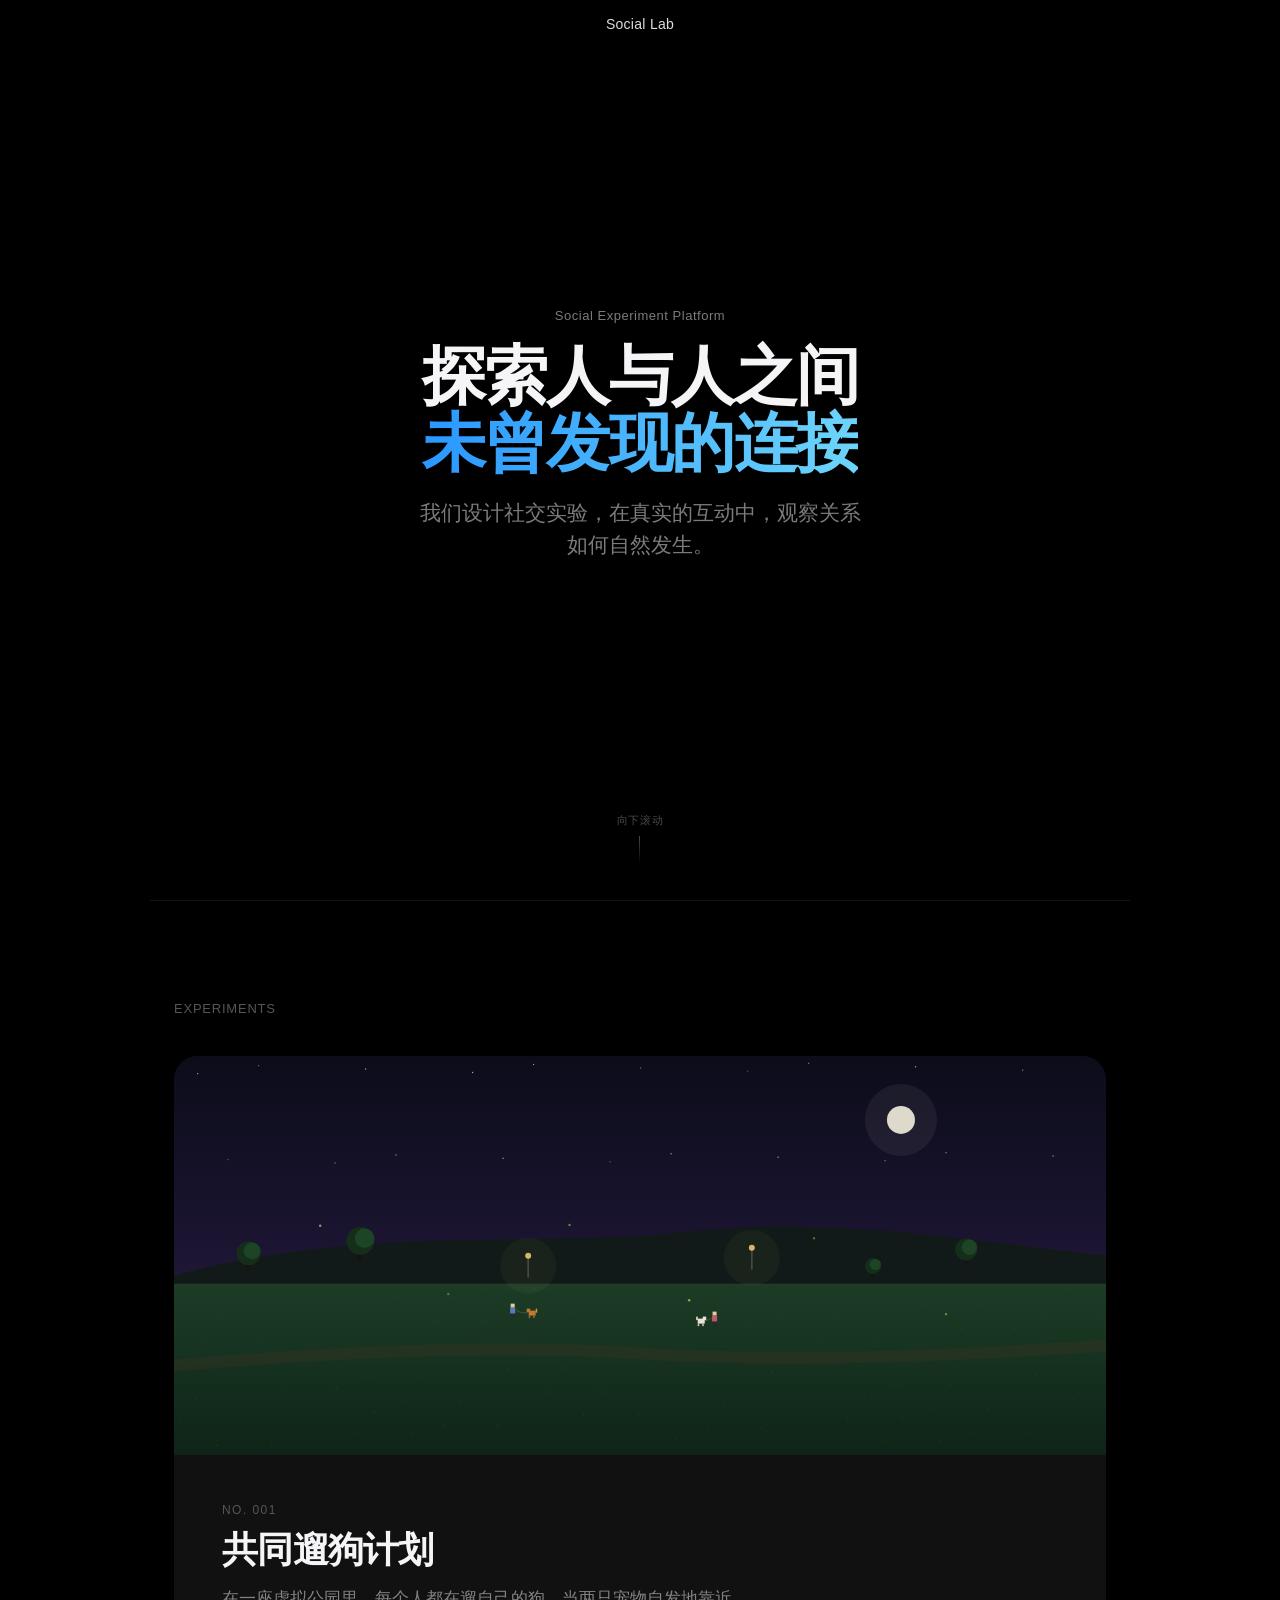
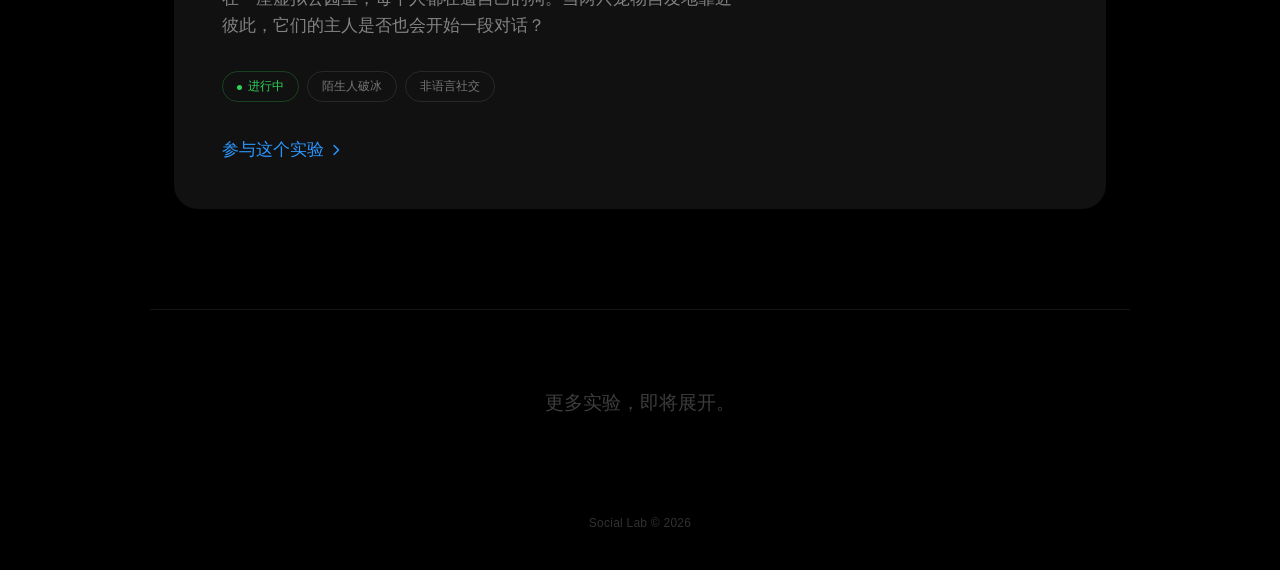
==== commit 3a97c127: "主页redesign: Apple风格 + 社交实验主题" ====
--- a/index.html
+++ b/index.html
@@ -2,379 +2,466 @@
 <html lang="zh-CN">
 <head>
   <meta charset="UTF-8">
-  <meta name="viewport" content="width=device-width, initial-scale=1.0">
-  <title>Ivan 的游戏小站</title>
+  <meta name="viewport" content="width=device-width, initial-scale=1.0, viewport-fit=cover">
+  <title>Social Lab</title>
   <style>
     :root {
-      --bg: #0a0a1a;
-      --bg-card: #16162a;
-      --bg-card-hover: #1e1e3a;
-      --accent: #6c5ce7;
-      --accent-light: #a29bfe;
-      --text: #f0f0f0;
-      --text-sec: #8888aa;
-      --radius: 16px;
-      --font: -apple-system, BlinkMacSystemFont, "PingFang SC", "Helvetica Neue", sans-serif;
-    }
-
-    * { margin: 0; padding: 0; box-sizing: border-box; }
-
+      --font: -apple-system, BlinkMacSystemFont, "SF Pro Display", "SF Pro Text", "PingFang SC", "Helvetica Neue", sans-serif;
+    }
+
+    * { margin: 0; padding: 0; box-sizing: border-box; -webkit-font-smoothing: antialiased; }
+    html { background: #000; }
     body {
       font-family: var(--font);
-      background: var(--bg);
-      color: var(--text);
+      background: #000;
+      color: #f5f5f7;
+      overflow-x: hidden;
+    }
+
+    /* Nav */
+    nav {
+      position: fixed;
+      top: 0; left: 0; right: 0;
+      z-index: 100;
+      height: 48px;
+      display: flex;
+      align-items: center;
+      justify-content: center;
+      background: rgba(0,0,0,0.8);
+      -webkit-backdrop-filter: saturate(180%) blur(20px);
+      backdrop-filter: saturate(180%) blur(20px);
+    }
+    nav span {
+      font-size: 14px;
+      font-weight: 500;
+      letter-spacing: 0.02em;
+      color: rgba(245,245,247,0.9);
+    }
+
+    /* Hero */
+    .hero {
       min-height: 100vh;
-      overflow-x: hidden;
-    }
-
-    /* 背景动画 */
-    .bg-glow {
-      position: fixed;
-      top: -200px;
-      left: 50%;
-      transform: translateX(-50%);
-      width: 600px;
-      height: 600px;
-      background: radial-gradient(circle, rgba(108,92,231,0.15) 0%, transparent 70%);
-      pointer-events: none;
-      z-index: 0;
-    }
-
-    /* 顶部 */
-    .header {
+      min-height: 100dvh;
+      display: flex;
+      flex-direction: column;
+      align-items: center;
+      justify-content: center;
+      text-align: center;
+      padding: 48px 24px 80px;
       position: relative;
-      z-index: 1;
-      text-align: center;
-      padding: 60px 20px 40px;
-    }
-
-    .header h1 {
-      font-size: 32px;
+    }
+    .hero-overline {
+      font-size: 13px;
+      font-weight: 400;
+      letter-spacing: 0.04em;
+      color: rgba(245,245,247,0.5);
+      margin-bottom: 20px;
+    }
+    .hero h1 {
+      font-size: 64px;
       font-weight: 700;
-      background: linear-gradient(135deg, var(--accent-light), #74b9ff);
+      letter-spacing: -0.025em;
+      line-height: 1.05;
+      max-width: 680px;
+    }
+    .hero h1 .em {
+      background: linear-gradient(90deg, #2997ff, #6dd5fa);
       -webkit-background-clip: text;
       -webkit-text-fill-color: transparent;
-      margin-bottom: 12px;
-    }
-
-    .header p {
-      color: var(--text-sec);
-      font-size: 15px;
-      line-height: 1.6;
-    }
-
-    /* 游戏网格 */
-    .games-grid {
-      position: relative;
-      z-index: 1;
-      display: grid;
-      grid-template-columns: repeat(auto-fill, minmax(300px, 1fr));
-      gap: 24px;
-      max-width: 960px;
+    }
+    .hero-sub {
+      margin-top: 20px;
+      font-size: 21px;
+      font-weight: 400;
+      line-height: 1.5;
+      color: rgba(245,245,247,0.5);
+      max-width: 460px;
+    }
+    .hero-scroll {
+      position: absolute;
+      bottom: 36px;
+      display: flex;
+      flex-direction: column;
+      align-items: center;
+      gap: 8px;
+      color: rgba(245,245,247,0.3);
+      font-size: 11px;
+      letter-spacing: 0.06em;
+      animation: fadeInUp 1s ease 1.2s both;
+    }
+    .hero-scroll::after {
+      content: '';
+      width: 1px;
+      height: 28px;
+      background: linear-gradient(rgba(245,245,247,0.3), transparent);
+      animation: scrollLine 2s ease-in-out infinite;
+    }
+    @keyframes scrollLine {
+      0% { transform: scaleY(0); transform-origin: top; opacity: 1; }
+      50% { transform: scaleY(1); transform-origin: top; opacity: 1; }
+      51% { transform: scaleY(1); transform-origin: bottom; }
+      100% { transform: scaleY(0); transform-origin: bottom; opacity: 0; }
+    }
+    @keyframes fadeInUp {
+      from { opacity: 0; transform: translateY(12px); }
+      to { opacity: 1; transform: translateY(0); }
+    }
+
+    /* Section */
+    .section {
+      max-width: 980px;
       margin: 0 auto;
-      padding: 0 20px 80px;
-    }
-
-    /* 游戏卡片 */
-    .game-card {
-      background: var(--bg-card);
-      border-radius: var(--radius);
-      overflow: hidden;
-      transition: all 0.3s ease;
-      cursor: pointer;
+      padding: 100px 24px;
+    }
+    .section-label {
+      font-size: 13px;
+      font-weight: 500;
+      letter-spacing: 0.06em;
+      text-transform: uppercase;
+      color: rgba(245,245,247,0.35);
+      margin-bottom: 40px;
+    }
+
+    /* Experiment Card */
+    .exp-card {
+      display: block;
       text-decoration: none;
       color: inherit;
-      display: block;
-      border: 1px solid rgba(255,255,255,0.05);
-    }
-
-    .game-card:hover {
-      background: var(--bg-card-hover);
-      transform: translateY(-4px);
-      border-color: rgba(108,92,231,0.3);
-      box-shadow: 0 12px 40px rgba(108,92,231,0.15);
-    }
-
-    .game-cover {
+      border-radius: 24px;
+      overflow: hidden;
+      background: #111;
+      transition: transform 0.5s cubic-bezier(0.16,1,0.3,1);
+    }
+    .exp-card:hover {
+      transform: scale(1.01);
+    }
+    .exp-card:active {
+      transform: scale(0.99);
+      transition-duration: 0.15s;
+    }
+
+    .exp-visual {
+      position: relative;
       width: 100%;
-      aspect-ratio: 16 / 10;
+      aspect-ratio: 21 / 9;
       overflow: hidden;
-      position: relative;
-      background: #1a1a2e;
-    }
-
-    .game-cover canvas {
+    }
+    .exp-visual canvas {
       width: 100%;
       height: 100%;
       display: block;
     }
 
-    .game-tag {
-      position: absolute;
-      top: 12px;
-      right: 12px;
-      background: var(--accent);
-      color: white;
-      font-size: 11px;
-      font-weight: 600;
-      padding: 4px 10px;
-      border-radius: 20px;
-    }
-
-    .game-info {
-      padding: 20px;
-    }
-
-    .game-info h3 {
-      font-size: 18px;
-      font-weight: 600;
-      margin-bottom: 8px;
-    }
-
-    .game-info p {
-      color: var(--text-sec);
-      font-size: 13px;
-      line-height: 1.5;
-      margin-bottom: 16px;
-    }
-
-    .game-meta {
+    .exp-body {
+      padding: 48px;
+    }
+    .exp-num {
+      font-size: 12px;
+      font-weight: 500;
+      letter-spacing: 0.12em;
+      text-transform: uppercase;
+      color: rgba(245,245,247,0.3);
+      margin-bottom: 12px;
+    }
+    .exp-title {
+      font-size: 36px;
+      font-weight: 700;
+      letter-spacing: -0.02em;
+      line-height: 1.15;
+      margin-bottom: 14px;
+    }
+    .exp-desc {
+      font-size: 17px;
+      font-weight: 400;
+      line-height: 1.6;
+      color: rgba(245,245,247,0.5);
+      max-width: 520px;
+      margin-bottom: 32px;
+    }
+    .exp-tags {
       display: flex;
-      align-items: center;
-      gap: 16px;
+      gap: 8px;
+      margin-bottom: 36px;
+    }
+    .exp-tag {
       font-size: 12px;
-      color: var(--text-sec);
-    }
-
-    .game-meta span {
-      display: flex;
+      font-weight: 500;
+      color: rgba(245,245,247,0.45);
+      padding: 6px 14px;
+      border-radius: 100px;
+      border: 1px solid rgba(245,245,247,0.1);
+    }
+    .exp-tag.live {
+      color: #30d158;
+      border-color: rgba(48,209,88,0.25);
+    }
+    .exp-tag.live::before {
+      content: '';
+      display: inline-block;
+      width: 5px; height: 5px;
+      border-radius: 50%;
+      background: #30d158;
+      margin-right: 6px;
+      vertical-align: middle;
+    }
+    .exp-link {
+      font-size: 17px;
+      font-weight: 400;
+      color: #2997ff;
+      display: inline-flex;
       align-items: center;
       gap: 4px;
-    }
-
-    .play-btn {
-      display: inline-flex;
-      align-items: center;
-      gap: 6px;
-      margin-left: auto;
-      background: var(--accent);
-      color: white;
-      border: none;
-      padding: 8px 18px;
-      border-radius: 20px;
-      font-size: 13px;
-      font-weight: 600;
-      cursor: pointer;
-      transition: all 0.2s;
-    }
-
-    .play-btn:hover {
-      background: var(--accent-light);
-      transform: scale(1.05);
-    }
-
-    /* 底部 */
-    .footer {
-      position: relative;
-      z-index: 1;
+      transition: gap 0.3s ease;
+    }
+    .exp-card:hover .exp-link {
+      gap: 8px;
+    }
+    .exp-link svg {
+      width: 16px; height: 16px;
+      transition: transform 0.3s ease;
+    }
+    .exp-card:hover .exp-link svg {
+      transform: translateX(2px);
+    }
+
+    /* Divider */
+    .divider {
+      max-width: 980px;
+      margin: 0 auto;
+      height: 1px;
+      background: rgba(245,245,247,0.08);
+    }
+
+    /* Coming */
+    .coming {
+      max-width: 980px;
+      margin: 0 auto;
+      padding: 80px 24px;
       text-align: center;
-      padding: 40px 20px;
-      color: var(--text-sec);
-      font-size: 13px;
-      border-top: 1px solid rgba(255,255,255,0.05);
-    }
-
-    /* coming soon 卡片 */
-    .game-card.coming-soon {
-      opacity: 0.5;
-      pointer-events: none;
-    }
-
-    .game-card.coming-soon .game-cover {
-      display: flex;
-      align-items: center;
-      justify-content: center;
-      font-size: 48px;
-    }
-
-    /* 移动端适配 */
-    @media (max-width: 640px) {
-      .header { padding: 40px 16px 24px; }
-      .header h1 { font-size: 26px; }
-      .games-grid { gap: 16px; padding: 0 16px 60px; grid-template-columns: 1fr; }
+    }
+    .coming p {
+      font-size: 19px;
+      font-weight: 400;
+      color: rgba(245,245,247,0.25);
+    }
+
+    /* Footer */
+    footer {
+      max-width: 980px;
+      margin: 0 auto;
+      padding: 20px 24px 40px;
+      text-align: center;
+      font-size: 12px;
+      color: rgba(245,245,247,0.2);
+      letter-spacing: 0.02em;
+    }
+
+    @media (max-width: 734px) {
+      .hero h1 { font-size: 40px; }
+      .hero-sub { font-size: 17px; }
+      .exp-body { padding: 28px; }
+      .exp-title { font-size: 26px; }
+      .exp-desc { font-size: 15px; }
+      .exp-visual { aspect-ratio: 16 / 9; }
     }
   </style>
 </head>
 <body>
-  <div class="bg-glow"></div>
-
-  <div class="header">
-    <h1>🎮 Ivan 的游戏小站</h1>
-    <p>一些好玩的小游戏，点击即玩，无需下载</p>
-  </div>
-
-  <div class="games-grid">
-    <!-- 遛狗公园 -->
-    <a class="game-card" href="games/遛狗/index.html">
-      <div class="game-cover">
-        <canvas id="dog-cover"></canvas>
-        <span class="game-tag">像素风</span>
+
+<nav><span>Social Lab</span></nav>
+
+<!-- Hero -->
+<section class="hero">
+  <p class="hero-overline">Social Experiment Platform</p>
+  <h1>探索人与人之间<br><span class="em">未曾发现的连接</span></h1>
+  <p class="hero-sub">我们设计社交实验，在真实的互动中，观察关系如何自然发生。</p>
+  <div class="hero-scroll">向下滚动</div>
+</section>
+
+<!-- Experiments -->
+<div class="divider"></div>
+
+<section class="section">
+  <p class="section-label">Experiments</p>
+
+  <a class="exp-card" href="games/遛狗/index.html">
+    <div class="exp-visual">
+      <canvas id="cv1"></canvas>
+    </div>
+    <div class="exp-body">
+      <p class="exp-num">No. 001</p>
+      <h2 class="exp-title">共同遛狗计划</h2>
+      <p class="exp-desc">在一座虚拟公园里，每个人都在遛自己的狗。当两只宠物自发地靠近彼此，它们的主人是否也会开始一段对话？</p>
+      <div class="exp-tags">
+        <span class="exp-tag live">进行中</span>
+        <span class="exp-tag">陌生人破冰</span>
+        <span class="exp-tag">非语言社交</span>
       </div>
-      <div class="game-info">
-        <h3>🐕 遛狗公园</h3>
-        <p>在像素风公园里遛狗散步，和其他狗主人偶遇互动，体验温馨的虚拟养宠生活</p>
-        <div class="game-meta">
-          <span>🎨 像素风</span>
-          <span>🐾 休闲</span>
-          <button class="play-btn">▶ 开始游戏</button>
-        </div>
-      </div>
-    </a>
-
-    <!-- 即将推出占位 -->
-    <div class="game-card coming-soon">
-      <div class="game-cover">🚀</div>
-      <div class="game-info">
-        <h3>更多游戏</h3>
-        <p>敬请期待...</p>
-        <div class="game-meta">
-          <span>Coming Soon</span>
-        </div>
-      </div>
+      <span class="exp-link">
+        参与这个实验
+        <svg viewBox="0 0 16 16" fill="none" stroke="currentColor" stroke-width="1.5" stroke-linecap="round" stroke-linejoin="round"><path d="M6 3.5L10.5 8 6 12.5"/></svg>
+      </span>
     </div>
-  </div>
-
-  <div class="footer">
-    Made with ❤️ by Ivan · 2026
-  </div>
-
-  <script>
-    // 遛狗封面 —— 画一个迷你像素风公园场景
-    (function() {
-      const canvas = document.getElementById('dog-cover');
-      const rect = canvas.parentElement.getBoundingClientRect();
-      const dpr = window.devicePixelRatio || 1;
-      canvas.width = rect.width * dpr;
-      canvas.height = rect.height * dpr;
-      const ctx = canvas.getContext('2d');
-      ctx.scale(dpr, dpr);
-      const W = rect.width, H = rect.height;
-
-      // 天空渐变
-      const sky = ctx.createLinearGradient(0, 0, 0, H);
-      sky.addColorStop(0, '#87CEEB');
-      sky.addColorStop(1, '#B8E6B8');
-      ctx.fillStyle = sky;
-      ctx.fillRect(0, 0, W, H);
-
-      // 草地
-      ctx.fillStyle = '#6BBF59';
-      ctx.fillRect(0, H * 0.6, W, H * 0.4);
-      ctx.fillStyle = '#5DAF4B';
-      for (let i = 0; i < 60; i++) {
-        const x = Math.random() * W;
-        const y = H * 0.6 + Math.random() * H * 0.4;
-        ctx.fillRect(x, y, 3, 3);
-      }
-
-      // 云朵
-      function drawCloud(x, y, s) {
-        ctx.fillStyle = 'rgba(255,255,255,0.8)';
-        ctx.beginPath();
-        ctx.arc(x, y, 12*s, 0, Math.PI*2);
-        ctx.arc(x+14*s, y-4*s, 10*s, 0, Math.PI*2);
-        ctx.arc(x+26*s, y, 12*s, 0, Math.PI*2);
-        ctx.fill();
-      }
-      drawCloud(W*0.2, H*0.15, 1.2);
-      drawCloud(W*0.65, H*0.22, 1);
-      drawCloud(W*0.85, H*0.1, 0.8);
-
-      // 树
-      function drawTree(x, y) {
-        ctx.fillStyle = '#4A3728';
-        ctx.fillRect(x-3, y, 6, 16);
-        ctx.fillStyle = '#3D8B37';
-        ctx.beginPath();
-        ctx.arc(x, y-4, 14, 0, Math.PI*2);
-        ctx.fill();
-        ctx.fillStyle = '#4AA844';
-        ctx.beginPath();
-        ctx.arc(x+4, y-6, 10, 0, Math.PI*2);
-        ctx.fill();
-      }
-      drawTree(W*0.12, H*0.52);
-      drawTree(W*0.78, H*0.48);
-      drawTree(W*0.92, H*0.55);
-
-      // 小路
-      ctx.fillStyle = '#C4A96A';
-      ctx.beginPath();
-      ctx.moveTo(0, H*0.75);
-      ctx.quadraticCurveTo(W*0.3, H*0.68, W*0.5, H*0.72);
-      ctx.quadraticCurveTo(W*0.7, H*0.76, W, H*0.7);
-      ctx.lineTo(W, H*0.73);
-      ctx.quadraticCurveTo(W*0.7, H*0.79, W*0.5, H*0.75);
-      ctx.quadraticCurveTo(W*0.3, H*0.71, 0, H*0.78);
-      ctx.fill();
-
-      // 人物（像素小人）
-      const px = W * 0.42, py = H * 0.58;
-      // 头
-      ctx.fillStyle = '#FFDBB4';
-      ctx.fillRect(px, py, 6, 6);
-      // 身体
-      ctx.fillStyle = '#5B8CFF';
-      ctx.fillRect(px-1, py+6, 8, 8);
-      // 腿
-      ctx.fillStyle = '#444';
-      ctx.fillRect(px, py+14, 3, 6);
-      ctx.fillRect(px+4, py+14, 3, 6);
-
-      // 牵绳
-      ctx.strokeStyle = '#8B7355';
-      ctx.lineWidth = 1.5;
-      ctx.beginPath();
-      ctx.moveTo(px+7, py+8);
-      ctx.quadraticCurveTo(px+18, py+12, px+26, py+14);
-      ctx.stroke();
-
-      // 狗（柴犬色）
-      const dx = px + 24, dy = py + 10;
-      ctx.fillStyle = '#D4893F';
-      ctx.fillRect(dx, dy, 10, 7);
-      ctx.fillRect(dx-3, dy-2, 5, 5);
-      // 耳朵
-      ctx.fillRect(dx-3, dy-5, 2, 3);
-      ctx.fillRect(dx, dy-5, 2, 3);
-      // 尾巴
-      ctx.fillStyle = '#E8A84C';
-      ctx.fillRect(dx+10, dy-3, 2, 5);
-      // 腿
-      ctx.fillStyle = '#C07830';
-      ctx.fillRect(dx, dy+7, 2, 4);
-      ctx.fillRect(dx+4, dy+7, 2, 4);
-      ctx.fillRect(dx+7, dy+7, 2, 4);
-
-      // 动画：飘动的蝴蝶
-      let frame = 0;
-      function animateButterfly() {
-        // 只重绘蝴蝶区域
-        const bx = W*0.6 + Math.sin(frame*0.03)*20;
-        const by = H*0.4 + Math.cos(frame*0.04)*10;
-
-        ctx.fillStyle = '#FF69B4';
-        const wing = Math.sin(frame*0.15) * 4;
-        ctx.fillRect(bx-3-Math.abs(wing), by, Math.abs(wing)+2, 3);
-        ctx.fillRect(bx+2, by, Math.abs(wing)+2, 3);
-        ctx.fillStyle = '#333';
-        ctx.fillRect(bx, by, 2, 4);
-
-        frame++;
-        requestAnimationFrame(animateButterfly);
-      }
-      animateButterfly();
-    })();
-  </script>
+  </a>
+</section>
+
+<div class="divider"></div>
+
+<div class="coming">
+  <p>更多实验，即将展开。</p>
+</div>
+
+<footer>Social Lab © 2026</footer>
+
+<script>
+(function(){
+  const c = document.getElementById('cv1');
+  if(!c) return;
+  const p = c.parentElement.getBoundingClientRect();
+  const d = window.devicePixelRatio||1;
+  c.width = p.width*d;
+  c.height = p.height*d;
+  const x = c.getContext('2d');
+  x.scale(d,d);
+  const W = p.width, H = p.height;
+  let f = 0;
+
+  // 预计算固定元素
+  const stars = Array.from({length:20},(_,i)=>[
+    (i*137.5+23)%W, ((i*89.3+17)%(H*0.45)), Math.random()*6.28
+  ]);
+  const grassDots = Array.from({length:100},(_,i)=>[
+    (i*37.7+11)%W, H*0.58+((i*23.3+7)%(H*0.4))
+  ]);
+
+  function draw(){
+    x.clearRect(0,0,W,H);
+    const t = f*0.008;
+
+    // 天空
+    const g = x.createLinearGradient(0,0,0,H);
+    g.addColorStop(0,'#0c0c1a');
+    g.addColorStop(0.45,'#1a1430');
+    g.addColorStop(0.75,'#2a2040');
+    g.addColorStop(1,'#1a3028');
+    x.fillStyle=g;
+    x.fillRect(0,0,W,H);
+
+    // 星
+    stars.forEach(([sx,sy,off])=>{
+      const a = 0.15+0.5*Math.abs(Math.sin(f*0.012+off));
+      x.fillStyle=`rgba(255,255,255,${a})`;
+      x.fillRect(sx,sy,1.2,1.2);
+    });
+
+    // 月
+    x.fillStyle='rgba(255,252,230,0.85)';
+    x.beginPath(); x.arc(W*0.78,H*0.16,14,0,Math.PI*2); x.fill();
+    x.fillStyle='rgba(255,252,230,0.06)';
+    x.beginPath(); x.arc(W*0.78,H*0.16,36,0,Math.PI*2); x.fill();
+
+    // 远山
+    x.fillStyle='#111a18';
+    x.beginPath();
+    x.moveTo(0,H*0.55);
+    x.bezierCurveTo(W*0.2,H*0.42,W*0.4,H*0.48,W*0.55,H*0.44);
+    x.bezierCurveTo(W*0.7,H*0.4,W*0.85,H*0.46,W,H*0.5);
+    x.lineTo(W,H*0.6); x.lineTo(0,H*0.6);
+    x.fill();
+
+    // 草地
+    const gg = x.createLinearGradient(0,H*0.57,0,H);
+    gg.addColorStop(0,'#1c3c26');
+    gg.addColorStop(1,'#0e2418');
+    x.fillStyle=gg;
+    x.fillRect(0,H*0.57,W,H*0.43);
+    x.fillStyle='rgba(40,90,50,0.3)';
+    grassDots.forEach(([gx,gy])=> x.fillRect(gx,gy,1.5,1.5));
+
+    // 小路
+    x.fillStyle='rgba(60,50,35,0.35)';
+    x.beginPath();
+    x.moveTo(0,H*0.76);
+    x.quadraticCurveTo(W*0.3,H*0.7,W*0.5,H*0.73);
+    x.quadraticCurveTo(W*0.7,H*0.76,W,H*0.71);
+    x.lineTo(W,H*0.74);
+    x.quadraticCurveTo(W*0.7,H*0.79,W*0.5,H*0.76);
+    x.quadraticCurveTo(W*0.3,H*0.73,0,H*0.79);
+    x.fill();
+
+    // 树
+    function tree(tx,ty,s){
+      x.fillStyle='#1a1210';
+      x.fillRect(tx-2*s,ty,3*s,12*s);
+      x.fillStyle='#142e1a';
+      x.beginPath(); x.arc(tx,ty-2*s,10*s,0,Math.PI*2); x.fill();
+      x.fillStyle='#1d4425';
+      x.beginPath(); x.arc(tx+3*s,ty-4*s,7*s,0,Math.PI*2); x.fill();
+    }
+    tree(W*0.08,H*0.5,1.2);
+    tree(W*0.2,H*0.47,1.4);
+    tree(W*0.85,H*0.49,1.1);
+    tree(W*0.75,H*0.53,0.8);
+
+    // 路灯
+    function lamp(lx,ly){
+      x.fillStyle='#444';
+      x.fillRect(lx-0.8,ly,1.6,22);
+      x.fillStyle='rgba(255,220,120,0.8)';
+      x.beginPath(); x.arc(lx,ly,3,0,Math.PI*2); x.fill();
+      x.fillStyle='rgba(255,220,120,0.04)';
+      x.beginPath(); x.arc(lx,ly+10,28,0,Math.PI*2); x.fill();
+    }
+    lamp(W*0.38,H*0.5);
+    lamp(W*0.62,H*0.48);
+
+    // 人A
+    const ax=W*0.36+Math.sin(t)*2, ay=H*0.62;
+    x.fillStyle='#e8c9a0'; x.fillRect(ax,ay,4,4);
+    x.fillStyle='#5a7abf'; x.fillRect(ax-0.5,ay+4,5,6);
+    x.fillStyle='#2a2a2a'; x.fillRect(ax,ay+10,2,4); x.fillRect(ax+2.5,ay+10,2,4);
+
+    // 狗A
+    const dax=ax+16+Math.sin(t*1.2)*3, day=ay+5;
+    x.strokeStyle='rgba(160,140,100,0.4)'; x.lineWidth=0.8;
+    x.beginPath(); x.moveTo(ax+4.5,ay+6); x.quadraticCurveTo(ax+10,ay+10,dax,day+4); x.stroke();
+    x.fillStyle='#c0792f'; x.fillRect(dax,day+2,7,5);
+    x.fillRect(dax-2,day,3.5,3.5);
+    x.fillStyle='#d89040'; x.fillRect(dax+7,day,1.5,4);
+    x.fillStyle='#a06820'; x.fillRect(dax,day+7,1.5,2.5); x.fillRect(dax+4.5,day+7,1.5,2.5);
+
+    // 人B
+    const bx=W*0.58-Math.sin(t+1)*2, by=H*0.64;
+    x.fillStyle='#e8c9a0'; x.fillRect(bx,by,4,4);
+    x.fillStyle='#bf5a6a'; x.fillRect(bx-0.5,by+4,5,6);
+    x.fillStyle='#2a2a2a'; x.fillRect(bx,by+10,2,4); x.fillRect(bx+2.5,by+10,2,4);
+
+    // 狗B
+    const dbx=bx-14-Math.sin(t*1.4+2)*3, dby=by+5;
+    x.strokeStyle='rgba(160,140,100,0.4)'; x.lineWidth=0.8;
+    x.beginPath(); x.moveTo(bx,by+6); x.quadraticCurveTo(bx-6,by+10,dbx+5,dby+4); x.stroke();
+    x.fillStyle='#e8e4d8'; x.fillRect(dbx,dby+2,7,5);
+    x.fillRect(dbx+5,dby,3.5,3.5);
+    x.fillStyle='#f5f0e6'; x.fillRect(dbx-1.5,dby,1.5,3.5);
+    x.fillStyle='#ccc8bc'; x.fillRect(dbx,dby+7,1.5,2.5); x.fillRect(dbx+4.5,dby+7,1.5,2.5);
+
+    // 萤火虫
+    for(let i=0;i<6;i++){
+      const fx=(W*0.15)+((i*127)%(W*0.7));
+      const fy=H*0.42+((i*73)%(H*0.35));
+      const fl=0.2+0.5*Math.abs(Math.sin(f*0.018+i*2.1));
+      x.fillStyle=`rgba(180,230,100,${fl})`;
+      x.beginPath();
+      x.arc(fx+Math.sin(f*0.012+i)*8, fy+Math.cos(f*0.015+i)*5, 1.2,0,Math.PI*2);
+      x.fill();
+    }
+
+    f++;
+    requestAnimationFrame(draw);
+  }
+  draw();
+})();
+</script>
+
 </body>
 </html>
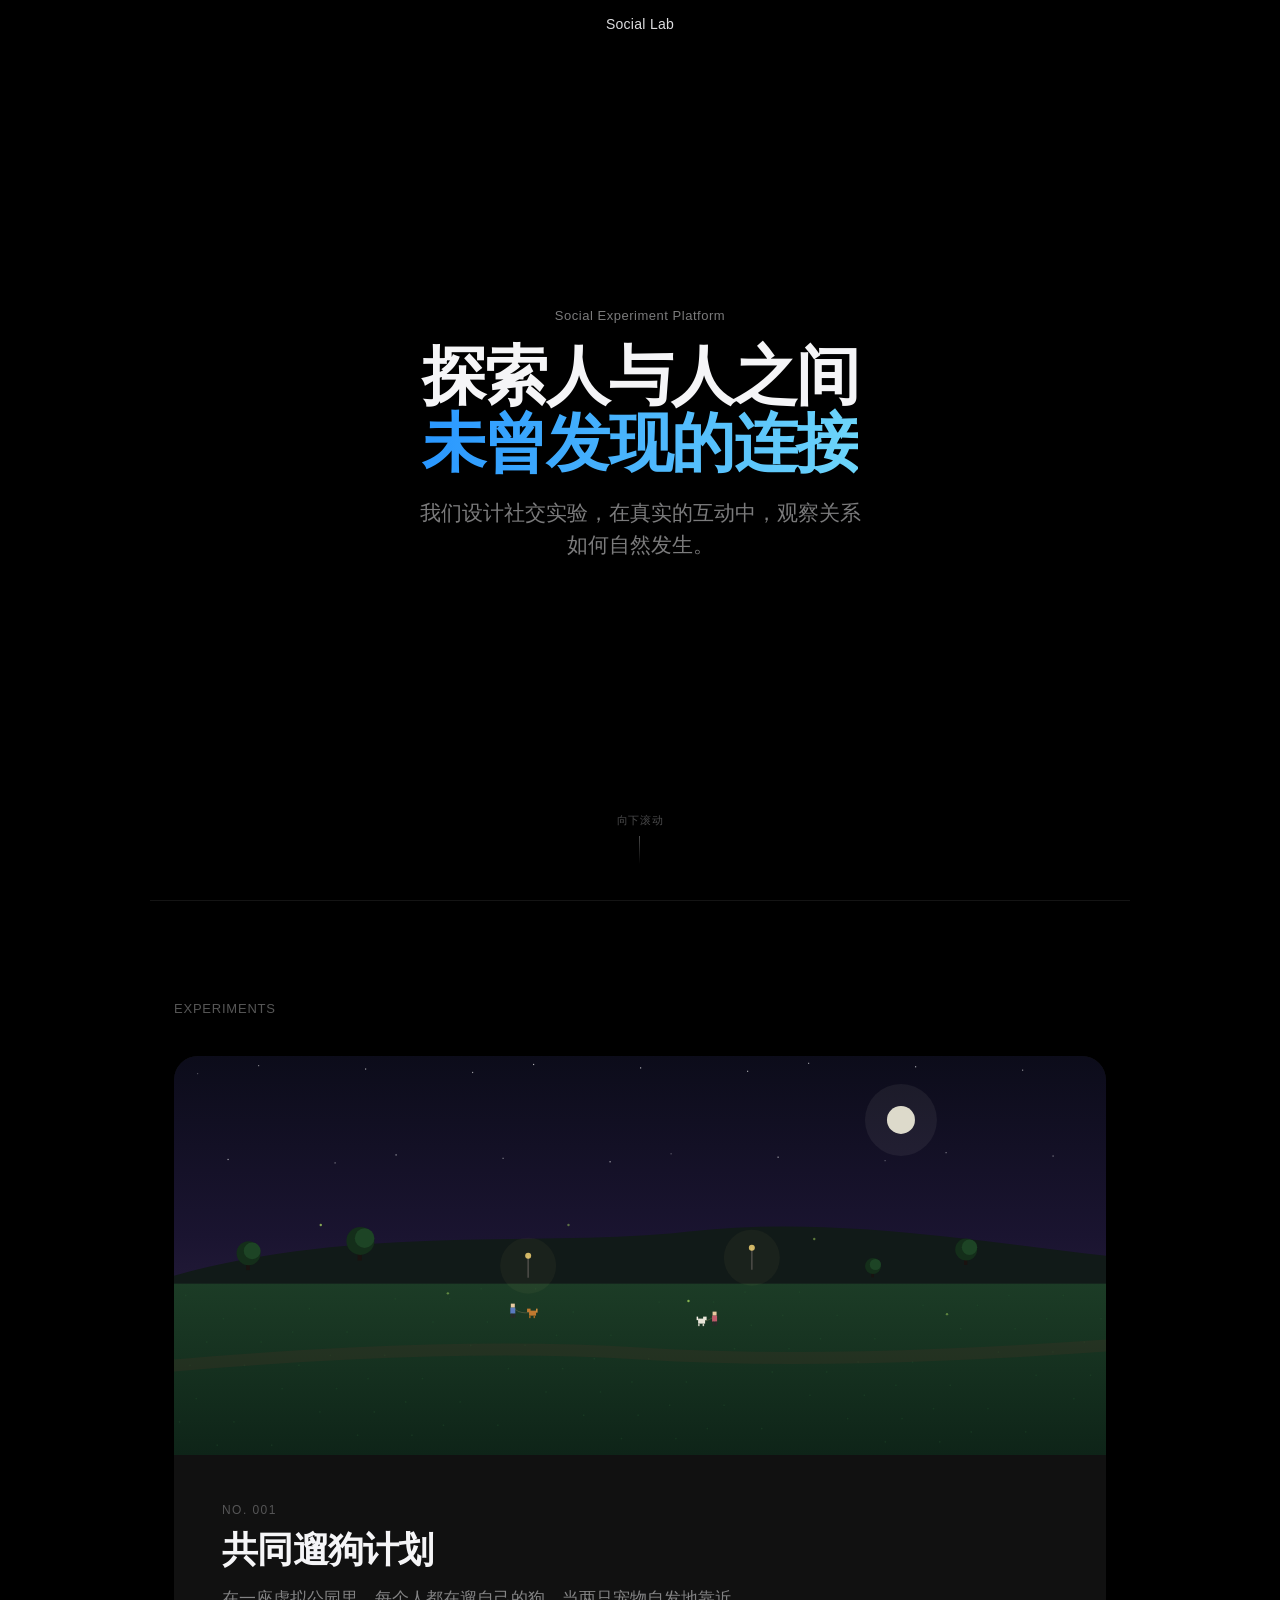
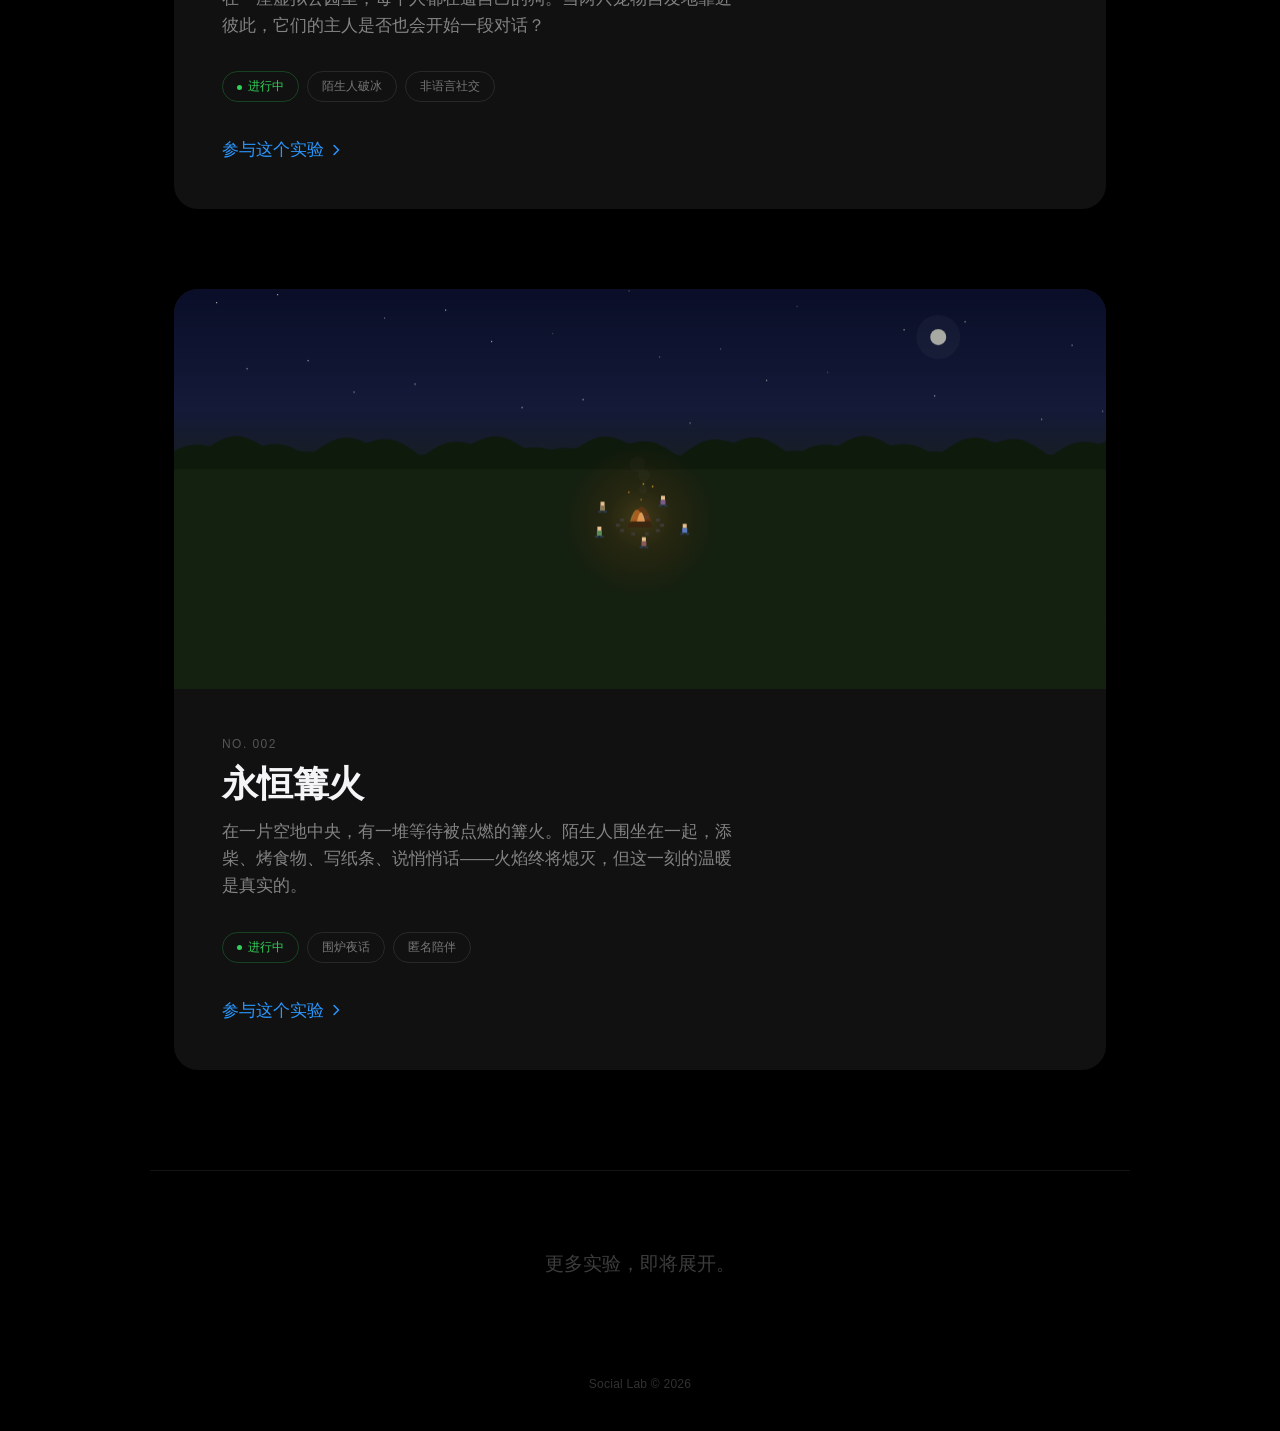
==== commit f919b8bb: "feat: add campfire game (No.002), remove lobby page" ====
--- a/index.html
+++ b/index.html
@@ -303,6 +303,28 @@
       </span>
     </div>
   </a>
+
+  <div style="height:80px"></div>
+
+  <a class="exp-card" href="games/campfire/index.html">
+    <div class="exp-visual">
+      <canvas id="cv2"></canvas>
+    </div>
+    <div class="exp-body">
+      <p class="exp-num">No. 002</p>
+      <h2 class="exp-title">永恒篝火</h2>
+      <p class="exp-desc">在一片空地中央，有一堆等待被点燃的篝火。陌生人围坐在一起，添柴、烤食物、写纸条、说悄悄话——火焰终将熄灭，但这一刻的温暖是真实的。</p>
+      <div class="exp-tags">
+        <span class="exp-tag live">进行中</span>
+        <span class="exp-tag">围炉夜话</span>
+        <span class="exp-tag">匿名陪伴</span>
+      </div>
+      <span class="exp-link">
+        参与这个实验
+        <svg viewBox="0 0 16 16" fill="none" stroke="currentColor" stroke-width="1.5" stroke-linecap="round" stroke-linejoin="round"><path d="M6 3.5L10.5 8 6 12.5"/></svg>
+      </span>
+    </div>
+  </a>
 </section>
 
 <div class="divider"></div>
@@ -461,6 +483,157 @@
   }
   draw();
 })();
+
+// 篝火预览 canvas
+(function(){
+  const c = document.getElementById('cv2');
+  if(!c) return;
+  const p = c.parentElement.getBoundingClientRect();
+  const d = window.devicePixelRatio||1;
+  c.width = p.width*d;
+  c.height = p.height*d;
+  const x = c.getContext('2d');
+  x.scale(d,d);
+  const W = p.width, H = p.height;
+  let f = 0;
+
+  // 预计算
+  const stars = Array.from({length:25},(_,i)=>[
+    (i*137.5+42)%W, ((i*89.3+13)%(H*0.35)), Math.random()*6.28
+  ]);
+  const grassDots = Array.from({length:80},(_,i)=>[
+    (i*37.7+5)%W, H*0.48+((i*23.3+7)%(H*0.5))
+  ]);
+  // 固定的围坐角色
+  const chars = [
+    { angle: 0.4, color: '#5a7abf' },
+    { angle: 1.5, color: '#8a5a5a' },
+    { angle: 2.6, color: '#5a8a5a' },
+    { angle: 3.8, color: '#8a7a5a' },
+    { angle: 5.2, color: '#7a5a8a' },
+  ];
+
+  function draw(){
+    x.clearRect(0,0,W,H);
+    const t = f*0.008;
+
+    // 天空渐变
+    const g = x.createLinearGradient(0,0,0,H);
+    g.addColorStop(0,'#0a0e28');
+    g.addColorStop(0.3,'#141a38');
+    g.addColorStop(0.5,'#1a2018');
+    g.addColorStop(1,'#121a10');
+    x.fillStyle=g;
+    x.fillRect(0,0,W,H);
+
+    // 星星
+    stars.forEach(([sx,sy,off])=>{
+      const a = 0.15+0.5*Math.abs(Math.sin(f*0.012+off));
+      x.fillStyle=`rgba(255,255,240,${a})`;
+      x.fillRect(sx,sy,1.2,1.2);
+    });
+
+    // 月亮
+    x.fillStyle='rgba(230,230,210,0.7)';
+    x.beginPath(); x.arc(W*0.82,H*0.12,8,0,Math.PI*2); x.fill();
+    x.fillStyle='rgba(230,230,210,0.04)';
+    x.beginPath(); x.arc(W*0.82,H*0.12,22,0,Math.PI*2); x.fill();
+
+    // 远景树林轮廓
+    x.fillStyle='#0e1a0c';
+    x.beginPath();
+    x.moveTo(0,H*0.42);
+    for(let i=0;i<=W;i+=4){
+      const th = Math.abs(Math.sin(i*0.025))*14 + Math.abs(Math.sin(i*0.06+1))*7;
+      x.lineTo(i, H*0.42 - th);
+    }
+    x.lineTo(W,H*0.48); x.lineTo(0,H*0.48);
+    x.fill();
+
+    // 地面
+    x.fillStyle='#142010';
+    x.fillRect(0,H*0.45,W,H*0.55);
+    x.fillStyle='rgba(30,50,20,0.3)';
+    grassDots.forEach(([gx,gy])=> x.fillRect(gx,gy,1.5,1.5));
+
+    // 篝火光晕
+    const fireCx = W*0.5, fireCy = H*0.58;
+    const flicker = 0.85 + 0.15*Math.sin(t*3);
+    const glowR = 80*flicker;
+    const glow = x.createRadialGradient(fireCx, fireCy-4, 0, fireCx, fireCy, glowR);
+    glow.addColorStop(0, `rgba(255,180,60,${0.18*flicker})`);
+    glow.addColorStop(0.4, `rgba(255,120,30,${0.08*flicker})`);
+    glow.addColorStop(1, 'rgba(255,80,10,0)');
+    x.fillStyle = glow;
+    x.beginPath(); x.arc(fireCx, fireCy, glowR, 0, Math.PI*2); x.fill();
+
+    // 石头圈
+    for(let i=0;i<10;i++){
+      const a = i/10*Math.PI*2;
+      const sx = fireCx + Math.cos(a)*22;
+      const sy = fireCy + 4 + Math.sin(a)*9;
+      x.fillStyle='rgb(60,58,52)';
+      x.fillRect(sx-2,sy-1.5,4,3);
+    }
+
+    // 柴火
+    x.fillStyle='#3a2510';
+    x.fillRect(fireCx-12,fireCy+2,24,4);
+    x.fillRect(fireCx-8,fireCy-1,18,3);
+
+    // 火焰
+    for(let i=0;i<3;i++){
+      const fh = (18+i*6)*flicker;
+      const fw = 4+i*3;
+      const sway = Math.sin(t*4+i*2)*3;
+      const alpha = [0.8,0.5,0.25][i];
+      const colors = ['rgba(255,240,180,A)','rgba(255,160,50,A)','rgba(200,60,15,A)'];
+      x.fillStyle = colors[i].replace('A',alpha*flicker);
+      x.beginPath();
+      x.moveTo(fireCx-fw+sway, fireCy);
+      x.quadraticCurveTo(fireCx+sway, fireCy-fh, fireCx+fw+sway, fireCy);
+      x.fill();
+    }
+
+    // 火星
+    for(let i=0;i<4;i++){
+      const ex = fireCx + Math.sin(t*2+i*1.7)*12;
+      const ey = fireCy - 18 - Math.abs(Math.sin(t*1.5+i*2.3))*20;
+      const ea = 0.3+0.5*Math.abs(Math.sin(f*0.02+i));
+      x.fillStyle=`rgba(255,180,50,${ea})`;
+      x.fillRect(ex,ey,1.5,1.5);
+    }
+
+    // 围坐的角色
+    chars.forEach(ch => {
+      const cx = fireCx + Math.cos(ch.angle)*48;
+      const cy = fireCy + Math.sin(ch.angle)*22;
+      // 身体
+      x.fillStyle = ch.color;
+      x.fillRect(cx-2, cy-2, 5, 5);
+      // 头
+      x.fillStyle = '#e8c090';
+      x.fillRect(cx-1.5, cy-6, 4, 4);
+      // 腿（盘坐）
+      x.fillStyle = '#2a3a4a';
+      x.fillRect(cx-4, cy+3, 4, 2);
+      x.fillRect(cx+1, cy+3, 4, 2);
+    });
+
+    // 烟
+    for(let i=0;i<3;i++){
+      const sx = fireCx + Math.sin(t+i*1.5)*5;
+      const sy = fireCy - 30 - i*12 - Math.sin(t*0.5+i)*4;
+      const sa = 0.04+0.03*Math.sin(f*0.01+i);
+      x.fillStyle=`rgba(120,115,110,${sa})`;
+      x.beginPath(); x.arc(sx,sy,4+i*2,0,Math.PI*2); x.fill();
+    }
+
+    f++;
+    requestAnimationFrame(draw);
+  }
+  draw();
+})();
 </script>
 
 </body>
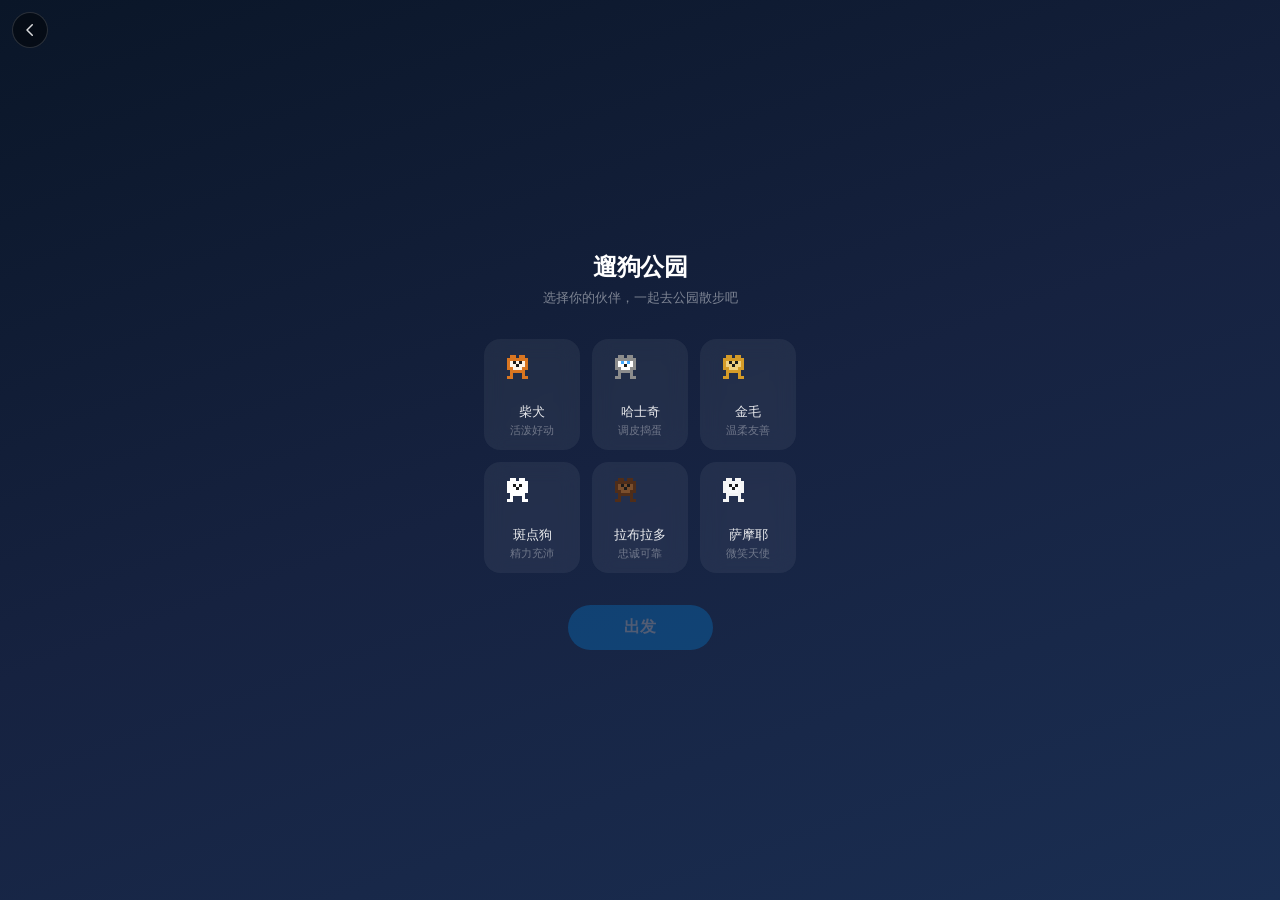
==== commit 3cc0538a: "星露谷风格大更新：地图网格化渲染、人物重绘、玩耍模式分屏优化 - 地图：32x32 Tile网格化渲染，Auto-tiling水岸边界，草地纹理 - 人物：12x20星露谷风格精灵（大头2头身、蓬松头" ====
--- a/index.html
+++ b/index.html
@@ -2,639 +2,850 @@
 <html lang="zh-CN">
 <head>
   <meta charset="UTF-8">
-  <meta name="viewport" content="width=device-width, initial-scale=1.0, viewport-fit=cover">
-  <title>Social Lab</title>
+  <meta name="viewport" content="width=device-width, initial-scale=1.0, maximum-scale=1.0, user-scalable=no">
+  <title>遛狗公园</title>
   <style>
     :root {
-      --font: -apple-system, BlinkMacSystemFont, "SF Pro Display", "SF Pro Text", "PingFang SC", "Helvetica Neue", sans-serif;
-    }
-
-    * { margin: 0; padding: 0; box-sizing: border-box; -webkit-font-smoothing: antialiased; }
-    html { background: #000; }
-    body {
+      --qq-blue: #0099ff;
+      --qq-blue-light: #40b3ff;
+      --qq-blue-dark: #0077cc;
+      --qq-bg: #f5f6fa;
+      --qq-bg-dark: #edeff5;
+      --qq-card: #ffffff;
+      --qq-text: #1a1a1a;
+      --qq-text-sec: #8a8f99;
+      --qq-text-third: #b0b5bf;
+      --qq-border: #e8eaf0;
+      --qq-bubble-self: #95ec69;
+      --qq-bubble-other: #ffffff;
+      --qq-shadow: 0 2px 12px rgba(0,0,0,0.08);
+      --qq-shadow-lg: 0 8px 30px rgba(0,0,0,0.12);
+      --qq-radius: 12px;
+      --qq-radius-lg: 20px;
+      --qq-radius-full: 999px;
+      --font: -apple-system, BlinkMacSystemFont, "PingFang SC", "Helvetica Neue", "Segoe UI", sans-serif;
+    }
+
+    * { margin: 0; padding: 0; box-sizing: border-box; }
+    html, body {
+      width: 100%; height: 100%;
+      overflow: hidden;
+      background: #000;
+      touch-action: none;
+      user-select: none;
+      -webkit-user-select: none;
       font-family: var(--font);
-      background: #000;
-      color: #f5f5f7;
-      overflow-x: hidden;
-    }
-
-    /* Nav */
-    nav {
-      position: fixed;
-      top: 0; left: 0; right: 0;
-      z-index: 100;
-      height: 48px;
+    }
+
+    /* ===== 游戏主容器 ===== */
+    #app {
+      width: 100%; height: 100%;
+      display: flex;
+      flex-direction: column;
+      position: relative;
+    }
+    #gameCanvas {
+      width: 100%; flex: 1;
+      display: block;
+      image-rendering: pixelated;
+      image-rendering: crisp-edges;
+    }
+
+    /* ===== 常驻底部输入栏 ===== */
+    #worldInputBar {
+      display: flex;
+      padding: 8px 12px;
+      padding-bottom: max(8px, env(safe-area-inset-bottom));
+      gap: 8px;
+      background: rgba(255,255,255,0.95);
+      backdrop-filter: blur(16px);
+      -webkit-backdrop-filter: blur(16px);
+      border-top: 0.5px solid var(--qq-border);
+      align-items: center;
+      position: relative;
+      z-index: 20;
+    }
+    #worldInputBar.hidden { display: none; }
+    #worldInput {
+      flex: 1;
+      background: var(--qq-bg);
+      border: none;
+      color: var(--qq-text);
+      padding: 9px 14px;
+      font-size: 15px;
+      font-family: var(--font);
+      border-radius: var(--qq-radius-full);
+      outline: none;
+    }
+    #worldInput:focus { background: var(--qq-bg-dark); }
+    #worldInput::placeholder { color: var(--qq-text-third); }
+    #worldSendBtn {
+      background: var(--qq-blue);
+      border: none;
+      color: #fff;
+      width: 36px; height: 36px;
       display: flex;
       align-items: center;
       justify-content: center;
-      background: rgba(0,0,0,0.8);
-      -webkit-backdrop-filter: saturate(180%) blur(20px);
-      backdrop-filter: saturate(180%) blur(20px);
-    }
-    nav span {
+      font-size: 15px;
+      cursor: pointer;
+      border-radius: 50%;
+      flex-shrink: 0;
+      transition: transform 0.15s;
+    }
+    #worldSendBtn:active { transform: scale(0.92); }
+
+    /* ===== 聊天 AIO ===== */
+    #chatAIO {
+      display: none;
+      width: 100%;
+      height: 40%;
+      background: var(--qq-bg);
+      flex-direction: column;
+      position: relative;
+      border-top: 0.5px solid var(--qq-border);
+      overflow: hidden;
+    }
+    #chatAIO.active {
+      display: flex;
+      animation: slideUp 0.3s cubic-bezier(0.32, 0.72, 0, 1);
+    }
+    @keyframes slideUp {
+      from { transform: translateY(100%); }
+      to { transform: translateY(0); }
+    }
+
+    /* 聊天顶栏 */
+    #chatHeader {
+      display: flex;
+      align-items: center;
+      justify-content: space-between;
+      padding: 12px 16px;
+      background: var(--qq-card);
+      border-bottom: 0.5px solid var(--qq-border);
+      min-height: 48px;
+    }
+    #chatHeader .chat-title {
+      color: var(--qq-text);
+      font-size: 15px;
+      font-weight: 600;
+      letter-spacing: -0.2px;
+    }
+    #chatHeader .close-btn {
+      background: none;
+      border: none;
+      color: var(--qq-text-sec);
+      font-size: 13px;
+      cursor: pointer;
+      padding: 4px 12px;
+      border-radius: var(--qq-radius-full);
+      transition: background 0.2s;
+    }
+    #chatHeader .close-btn:active {
+      background: var(--qq-bg-dark);
+    }
+    #chatHeader .photo-btn {
+      background: none;
+      border: none;
+      font-size: 18px;
+      cursor: pointer;
+      padding: 2px 6px;
+      border-radius: 6px;
+      transition: transform 0.15s;
+    }
+    #chatHeader .photo-btn:active { transform: scale(0.88); }
+    #chatHeader .chat-timer {
+      background: var(--qq-bg);
+      color: var(--qq-text);
+      font-size: 13px;
+      font-weight: 600;
+      padding: 3px 10px;
+      border-radius: var(--qq-radius-full);
+      font-variant-numeric: tabular-nums;
+      min-width: 48px;
+      text-align: center;
+    }
+    #chatHeader .chat-timer.warn {
+      background: #fff3e0;
+      color: #ff9500;
+    }
+    #chatHeader .chat-timer.danger {
+      background: #ffeaea;
+      color: #ff3b30;
+      animation: timerBlink 1s ease infinite;
+    }
+    @keyframes timerBlink {
+      0%,100% { opacity: 1; }
+      50% { opacity: 0.5; }
+    }
+
+    /* 消息区域 */
+    #chatMessages {
+      flex: 1;
+      overflow-y: auto;
+      padding: 12px 16px;
+      display: flex;
+      flex-direction: column;
+      gap: 8px;
+      -webkit-overflow-scrolling: touch;
+    }
+    #chatMessages::-webkit-scrollbar { display: none; }
+
+    .chat-msg {
       font-size: 14px;
-      font-weight: 500;
-      letter-spacing: 0.02em;
-      color: rgba(245,245,247,0.9);
-    }
-
-    /* Hero */
-    .hero {
-      min-height: 100vh;
-      min-height: 100dvh;
+      line-height: 1.5;
+      padding: 8px 12px;
+      max-width: 75%;
+      word-break: break-word;
+      position: relative;
+    }
+    .chat-msg.system {
+      color: var(--qq-text-sec);
+      background: none;
+      align-self: center;
+      text-align: center;
+      font-size: 12px;
+      max-width: 85%;
+      padding: 4px 12px;
+    }
+    .chat-msg.action {
+      color: var(--qq-blue);
+      background: rgba(0,153,255,0.06);
+      align-self: center;
+      font-size: 12px;
+      max-width: 85%;
+      padding: 6px 14px;
+      border-radius: var(--qq-radius-full);
+    }
+    .chat-msg.npc {
+      color: var(--qq-text);
+      background: var(--qq-bubble-other);
+      align-self: flex-start;
+      border-radius: 4px 18px 18px 18px;
+      box-shadow: 0 1px 3px rgba(0,0,0,0.04);
+    }
+    .chat-msg.player {
+      color: var(--qq-text);
+      background: var(--qq-bubble-self);
+      align-self: flex-end;
+      border-radius: 18px 4px 18px 18px;
+    }
+
+    /* 输入区域 */
+    #chatInputArea {
+      display: flex;
+      padding: 8px 12px;
+      padding-bottom: max(8px, env(safe-area-inset-bottom));
+      gap: 8px;
+      background: var(--qq-card);
+      border-top: 0.5px solid var(--qq-border);
+      align-items: center;
+    }
+    #chatInput {
+      flex: 1;
+      background: var(--qq-bg);
+      border: none;
+      color: var(--qq-text);
+      padding: 9px 14px;
+      font-size: 15px;
+      font-family: var(--font);
+      border-radius: var(--qq-radius-full);
+      outline: none;
+      transition: background 0.2s;
+    }
+    #chatInput:focus { background: var(--qq-bg-dark); }
+    #chatInput::placeholder { color: var(--qq-text-third); }
+    #chatSendBtn {
+      background: var(--qq-blue);
+      border: none;
+      color: #fff;
+      width: 36px; height: 36px;
+      display: flex;
+      align-items: center;
+      justify-content: center;
+      font-size: 15px;
+      cursor: pointer;
+      border-radius: 50%;
+      flex-shrink: 0;
+      transition: transform 0.15s, opacity 0.15s;
+    }
+    #chatSendBtn:active {
+      transform: scale(0.92);
+      opacity: 0.85;
+    }
+
+    /* ===== 宠物选择界面 ===== */
+    #petSelectOverlay {
+      position: fixed;
+      top: 0; left: 0;
+      width: 100%; height: 100%;
+      background: linear-gradient(160deg, #0a1628 0%, #162240 50%, #1a2e52 100%);
       display: flex;
       flex-direction: column;
       align-items: center;
       justify-content: center;
-      text-align: center;
-      padding: 48px 24px 80px;
-      position: relative;
-    }
-    .hero-overline {
+      z-index: 100;
+    }
+    #petSelectOverlay.hidden { display: none; }
+    #petSelectOverlay h1 {
+      color: #fff;
+      font-size: 24px;
+      font-weight: 700;
+      margin-bottom: 6px;
+      letter-spacing: -0.5px;
+    }
+    #petSelectOverlay .subtitle {
+      color: rgba(255,255,255,0.45);
       font-size: 13px;
+      margin-bottom: 32px;
       font-weight: 400;
-      letter-spacing: 0.04em;
-      color: rgba(245,245,247,0.5);
-      margin-bottom: 20px;
-    }
-    .hero h1 {
-      font-size: 64px;
-      font-weight: 700;
-      letter-spacing: -0.025em;
-      line-height: 1.05;
-      max-width: 680px;
-    }
-    .hero h1 .em {
-      background: linear-gradient(90deg, #2997ff, #6dd5fa);
-      -webkit-background-clip: text;
-      -webkit-text-fill-color: transparent;
-    }
-    .hero-sub {
-      margin-top: 20px;
-      font-size: 21px;
-      font-weight: 400;
-      line-height: 1.5;
-      color: rgba(245,245,247,0.5);
-      max-width: 460px;
-    }
-    .hero-scroll {
-      position: absolute;
-      bottom: 36px;
+    }
+    .pet-grid {
+      display: grid;
+      grid-template-columns: repeat(3, 1fr);
+      gap: 12px;
+      padding: 0 24px;
+      max-width: 360px;
+      width: 100%;
+    }
+    .pet-card {
       display: flex;
       flex-direction: column;
       align-items: center;
-      gap: 8px;
-      color: rgba(245,245,247,0.3);
-      font-size: 11px;
-      letter-spacing: 0.06em;
-      animation: fadeInUp 1s ease 1.2s both;
-    }
-    .hero-scroll::after {
-      content: '';
-      width: 1px;
-      height: 28px;
-      background: linear-gradient(rgba(245,245,247,0.3), transparent);
-      animation: scrollLine 2s ease-in-out infinite;
-    }
-    @keyframes scrollLine {
-      0% { transform: scaleY(0); transform-origin: top; opacity: 1; }
-      50% { transform: scaleY(1); transform-origin: top; opacity: 1; }
-      51% { transform: scaleY(1); transform-origin: bottom; }
-      100% { transform: scaleY(0); transform-origin: bottom; opacity: 0; }
-    }
-    @keyframes fadeInUp {
-      from { opacity: 0; transform: translateY(12px); }
-      to { opacity: 1; transform: translateY(0); }
-    }
-
-    /* Section */
-    .section {
-      max-width: 980px;
-      margin: 0 auto;
-      padding: 100px 24px;
-    }
-    .section-label {
+      background: rgba(255,255,255,0.06);
+      border: 2px solid transparent;
+      border-radius: 16px;
+      padding: 14px 6px 10px;
+      cursor: pointer;
+      transition: all 0.25s cubic-bezier(0.32, 0.72, 0, 1);
+      backdrop-filter: blur(10px);
+      -webkit-backdrop-filter: blur(10px);
+    }
+    .pet-card:active { transform: scale(0.96); }
+    .pet-card.selected {
+      border-color: var(--qq-blue);
+      background: rgba(0,153,255,0.12);
+      box-shadow: 0 0 0 1px var(--qq-blue), 0 4px 20px rgba(0,153,255,0.2);
+    }
+    .pet-card canvas {
+      image-rendering: pixelated;
+      image-rendering: crisp-edges;
+    }
+    .pet-card .pet-name {
+      color: rgba(255,255,255,0.9);
       font-size: 13px;
       font-weight: 500;
-      letter-spacing: 0.06em;
-      text-transform: uppercase;
-      color: rgba(245,245,247,0.35);
-      margin-bottom: 40px;
-    }
-
-    /* Experiment Card */
-    .exp-card {
+      margin-top: 8px;
+    }
+    .pet-card .pet-trait {
+      color: rgba(255,255,255,0.35);
+      font-size: 11px;
+      margin-top: 2px;
+    }
+    #startBtn {
+      margin-top: 32px;
+      background: var(--qq-blue);
+      border: none;
+      color: #fff;
+      padding: 12px 56px;
+      font-size: 16px;
+      font-weight: 600;
+      font-family: var(--font);
+      cursor: pointer;
+      border-radius: var(--qq-radius-full);
+      opacity: 0.25;
+      pointer-events: none;
+      transition: all 0.3s cubic-bezier(0.32, 0.72, 0, 1);
+      letter-spacing: 0.5px;
+    }
+    #startBtn.ready {
+      opacity: 1;
+      pointer-events: auto;
+      box-shadow: 0 4px 20px rgba(0,153,255,0.35);
+    }
+    #startBtn.ready:active {
+      transform: scale(0.96);
+    }
+
+    /* ===== 通知提示 ===== */
+    #notification {
+      position: fixed;
+      top: 48px;
+      left: 50%;
+      transform: translateX(-50%);
+      background: rgba(26,26,26,0.88);
+      backdrop-filter: blur(20px);
+      -webkit-backdrop-filter: blur(20px);
+      color: #fff;
+      font-size: 13px;
+      font-weight: 500;
+      padding: 10px 20px;
+      border-radius: var(--qq-radius-full);
+      z-index: 50;
+      display: none;
+      text-align: center;
+      max-width: 85%;
+      box-shadow: 0 4px 20px rgba(0,0,0,0.15);
+    }
+    #notification.show {
       display: block;
+      animation: notifIn 0.35s cubic-bezier(0.32, 0.72, 0, 1);
+    }
+    @keyframes notifIn {
+      from { opacity: 0; transform: translateX(-50%) translateY(-14px) scale(0.9); }
+      to { opacity: 1; transform: translateX(-50%) translateY(0) scale(1); }
+    }
+
+    /* ===== 弹窗通用 Overlay ===== */
+    .popup-overlay {
+      position: fixed;
+      top: 0; left: 0;
+      width: 100%; height: 100%;
+      background: rgba(0,0,0,0.35);
+      backdrop-filter: blur(6px);
+      -webkit-backdrop-filter: blur(6px);
+      z-index: 59;
+      display: none;
+    }
+    .popup-overlay.show { display: block; }
+
+    /* ===== 发现物品弹窗 ===== */
+    #discoveryPopup {
+      position: fixed;
+      top: 50%; left: 50%;
+      transform: translate(-50%, -50%);
+      background: var(--qq-card);
+      border-radius: var(--qq-radius-lg);
+      padding: 28px 24px 20px;
+      z-index: 60;
+      display: none;
+      text-align: center;
+      min-width: 240px;
+      box-shadow: var(--qq-shadow-lg);
+    }
+    #discoveryPopup.show {
+      display: block;
+      animation: popIn 0.35s cubic-bezier(0.32, 0.72, 0, 1);
+    }
+    @keyframes popIn {
+      from { opacity: 0; transform: translate(-50%, -50%) scale(0.85); }
+      to { opacity: 1; transform: translate(-50%, -50%) scale(1); }
+    }
+    #discoveryPopup canvas {
+      image-rendering: pixelated;
+      image-rendering: crisp-edges;
+    }
+    #discoveryPopup .disc-title {
+      color: var(--qq-text);
+      font-size: 16px;
+      font-weight: 600;
+      margin-top: 12px;
+    }
+    #discoveryPopup .disc-desc {
+      color: var(--qq-text-sec);
+      font-size: 13px;
+      margin-top: 6px;
+      line-height: 1.5;
+    }
+    #discoveryPopup .disc-btn {
+      margin-top: 18px;
+      background: var(--qq-blue);
+      border: none;
+      color: #fff;
+      padding: 9px 36px;
+      font-size: 14px;
+      font-weight: 500;
+      font-family: var(--font);
+      cursor: pointer;
+      border-radius: var(--qq-radius-full);
+      transition: transform 0.15s;
+    }
+    #discoveryPopup .disc-btn:active { transform: scale(0.96); }
+
+    /* ===== 邀请互动弹窗 ===== */
+    #invitePopup {
+      position: fixed;
+      top: 50%; left: 50%;
+      transform: translate(-50%, -50%);
+      background: var(--qq-card);
+      border-radius: var(--qq-radius-lg);
+      padding: 28px 24px 20px;
+      z-index: 60;
+      display: none;
+      text-align: center;
+      min-width: 260px;
+      box-shadow: var(--qq-shadow-lg);
+    }
+    #invitePopup.show {
+      display: block;
+      animation: popIn 0.35s cubic-bezier(0.32, 0.72, 0, 1);
+    }
+    #invitePopup .invite-emoji {
+      font-size: 36px;
+      margin-bottom: 8px;
+    }
+    #invitePopup .invite-title {
+      color: var(--qq-text);
+      font-size: 16px;
+      font-weight: 600;
+      margin-bottom: 4px;
+    }
+    #invitePopup .invite-desc {
+      color: var(--qq-text-sec);
+      font-size: 13px;
+      margin-bottom: 20px;
+      line-height: 1.5;
+    }
+    #invitePopup .invite-btns {
+      display: flex;
+      gap: 10px;
+      justify-content: center;
+    }
+    #invitePopup .invite-btns button {
+      padding: 9px 28px;
+      font-size: 14px;
+      font-weight: 500;
+      font-family: var(--font);
+      cursor: pointer;
+      border-radius: var(--qq-radius-full);
+      border: none;
+      transition: transform 0.15s;
+    }
+    #invitePopup .invite-btns button:active { transform: scale(0.96); }
+    #invitePopup .btn-yes {
+      background: var(--qq-blue);
+      color: #fff;
+      box-shadow: 0 2px 12px rgba(0,153,255,0.3);
+    }
+    #invitePopup .btn-no {
+      background: var(--qq-bg);
+      color: var(--qq-text-sec);
+    }
+
+    /* ===== 背包按钮 ===== */
+    #bagBtn {
+      position: fixed;
+      bottom: 68px;
+      right: 16px;
+      width: 44px; height: 44px;
+      background: rgba(255,255,255,0.92);
+      backdrop-filter: blur(16px);
+      -webkit-backdrop-filter: blur(16px);
+      border: none;
+      border-radius: 50%;
+      color: var(--qq-text);
+      font-size: 20px;
+      display: none;
+      align-items: center;
+      justify-content: center;
+      cursor: pointer;
+      z-index: 30;
+      box-shadow: 0 2px 12px rgba(0,0,0,0.1);
+      transition: transform 0.15s;
+    }
+    #bagBtn.show { display: flex; }
+    #bagBtn:active { transform: scale(0.92); }
+
+    /* ===== 通用面板遮罩 ===== */
+    .panel-overlay {
+      position: fixed; top:0; left:0; width:100%; height:100%;
+      background: rgba(0,0,0,0.45);
+      backdrop-filter: blur(8px); -webkit-backdrop-filter: blur(8px);
+      z-index: 70; display:none;
+      align-items: center; justify-content: center;
+    }
+    .panel-overlay.show { display:flex; animation: panelFadeIn 0.25s ease-out; }
+    @keyframes panelFadeIn {
+      from { opacity: 0; }
+      to { opacity: 1; }
+    }
+    .panel-overlay.show > * { animation: panelScaleIn 0.25s cubic-bezier(0.32,0.72,0,1); }
+    @keyframes panelScaleIn {
+      from { transform: scale(0.9); opacity: 0; }
+      to { transform: scale(1); opacity: 1; }
+    }
+
+    /* ===== 拍照卡片 ===== */
+    .photo-card-inner {
+      background: var(--qq-card); border-radius: 16px; width: 88%; max-width: 340px;
+      overflow: hidden; box-shadow: var(--qq-shadow-lg);
+    }
+    .photo-card-img { background: #000; }
+    .photo-card-img canvas { width:100%; display:block; }
+    .photo-card-info { padding: 16px; }
+    .photo-card-title { font-size:16px; font-weight:700; color:var(--qq-text); margin-bottom:10px; }
+    .photo-card-pets { font-size:13px; color:var(--qq-text); line-height:1.8; }
+    .photo-card-stats { font-size:12px; color:var(--qq-text-sec); margin-top:8px; line-height:1.6; }
+    .photo-card-btns { display:flex; border-top:0.5px solid var(--qq-border); }
+    .photo-card-btns button {
+      flex:1; padding:14px 0; border:none; font-size:14px; font-weight:500;
+      font-family:var(--font); cursor:pointer; transition: background 0.15s;
+    }
+    .pc-btn-save { background:var(--qq-blue); color:#fff; }
+    .pc-btn-save:active { background:var(--qq-blue-dark); }
+    .pc-btn-close { background:var(--qq-card); color:var(--qq-text-sec); border-left:0.5px solid var(--qq-border) !important; }
+    .pc-btn-close:active { background:var(--qq-bg); }
+
+    /* ===== 背包面板 ===== */
+    .bag-inner {
+      background:var(--qq-card); border-radius:16px; width:90%; max-width:360px;
+      max-height:70vh; display:flex; flex-direction:column; overflow:hidden;
+      box-shadow:var(--qq-shadow-lg);
+    }
+    .bag-header {
+      display:flex; align-items:center; justify-content:space-between;
+      padding:14px 16px; font-size:16px; font-weight:700; color:var(--qq-text);
+      border-bottom:0.5px solid var(--qq-border);
+    }
+    .bag-close { background:none; border:none; font-size:18px; color:var(--qq-text-sec); cursor:pointer; padding:4px; }
+    .bag-tabs { display:flex; border-bottom:0.5px solid var(--qq-border); }
+    .bag-tab {
+      flex:1; padding:10px 0; border:none; background:none; font-size:13px;
+      font-family:var(--font); color:var(--qq-text-sec); cursor:pointer;
+      border-bottom:2px solid transparent; font-weight:500;
+    }
+    .bag-tab.active { color:var(--qq-blue); border-bottom-color:var(--qq-blue); }
+    .bag-items {
+      flex:1; overflow-y:auto; padding:12px; display:grid;
+      grid-template-columns: repeat(4,1fr); gap:10px;
+      -webkit-overflow-scrolling:touch; min-height:120px;
+    }
+    .bag-items::-webkit-scrollbar { display:none; }
+    .bag-item {
+      display:flex; flex-direction:column; align-items:center; padding:8px 4px;
+      background:var(--qq-bg); border-radius:12px; cursor:pointer; position:relative;
+      transition: transform 0.15s;
+    }
+    .bag-item:active { transform:scale(0.94); }
+    .bag-item .bi-icon { font-size:24px; }
+    .bag-item .bi-name { font-size:10px; color:var(--qq-text-sec); margin-top:4px; text-align:center; }
+    .bag-item .bi-count {
+      position:absolute; top:2px; right:2px; background:var(--qq-blue); color:#fff;
+      font-size:9px; min-width:14px; height:14px; border-radius:7px;
+      display:flex; align-items:center; justify-content:center; font-weight:600;
+    }
+    .bag-empty { grid-column:1/-1; text-align:center; color:var(--qq-text-third); font-size:13px; padding:20px 0; }
+
+    /* ===== 宠物互动面板 ===== */
+    .pet-panel-inner {
+      background:var(--qq-card); border-radius:16px; width:88%; max-width:320px;
+      overflow:hidden; box-shadow:var(--qq-shadow-lg);
+    }
+    .pp-header {
+      display:flex; align-items:center; gap:8px; padding:14px 16px;
+      border-bottom:0.5px solid var(--qq-border);
+    }
+    .pp-name { flex:1; font-size:15px; font-weight:600; color:var(--qq-text); }
+    .pp-mood { font-size:12px; color:var(--qq-text-sec); }
+    .pp-close { background:none; border:none; font-size:18px; color:var(--qq-text-sec); cursor:pointer; }
+    .pp-actions {
+      display:grid; grid-template-columns:repeat(3,1fr); gap:8px; padding:16px;
+    }
+    .pp-act {
+      display:flex; flex-direction:column; align-items:center; gap:6px;
+      padding:12px 4px; background:var(--qq-bg); border-radius:12px;
+      border:none; cursor:pointer; font-family:var(--font); transition:transform 0.15s;
+    }
+    .pp-act:active { transform:scale(0.94); }
+    .pp-act .pa-icon { font-size:24px; }
+    .pp-act .pa-label { font-size:11px; color:var(--qq-text-sec); }
+
+    /* 虚拟摇杆 */
+    #joystick {
+      position: fixed;
+      bottom: 90px;
+      left: 30px;
+      width: 100px;
+      height: 100px;
+      border-radius: 50%;
+      background: rgba(255,255,255,0.08);
+      border: 1.5px solid rgba(255,255,255,0.15);
+      z-index: 50;
+      touch-action: none;
+      display: none; /* 进入游戏后显示 */
+    }
+    #joystickKnob {
+      position: absolute;
+      width: 40px;
+      height: 40px;
+      border-radius: 50%;
+      background: rgba(255,255,255,0.25);
+      border: 1px solid rgba(255,255,255,0.3);
+      top: 50%;
+      left: 50%;
+      transform: translate(-50%, -50%);
+      pointer-events: none;
+      transition: none;
+    }
+
+    /* 返回首页按钮 */
+    .back-home {
+      position: fixed;
+      top: 12px;
+      left: 12px;
+      z-index: 10000;
+      width: 36px;
+      height: 36px;
+      border-radius: 50%;
+      background: rgba(0,0,0,0.45);
+      -webkit-backdrop-filter: blur(12px);
+      backdrop-filter: blur(12px);
+      border: 0.5px solid rgba(255,255,255,0.15);
+      display: flex;
+      align-items: center;
+      justify-content: center;
       text-decoration: none;
-      color: inherit;
-      border-radius: 24px;
-      overflow: hidden;
-      background: #111;
-      transition: transform 0.5s cubic-bezier(0.16,1,0.3,1);
-    }
-    .exp-card:hover {
-      transform: scale(1.01);
-    }
-    .exp-card:active {
-      transform: scale(0.99);
-      transition-duration: 0.15s;
-    }
-
-    .exp-visual {
-      position: relative;
-      width: 100%;
-      aspect-ratio: 21 / 9;
-      overflow: hidden;
-    }
-    .exp-visual canvas {
-      width: 100%;
-      height: 100%;
-      display: block;
-    }
-
-    .exp-body {
-      padding: 48px;
-    }
-    .exp-num {
-      font-size: 12px;
-      font-weight: 500;
-      letter-spacing: 0.12em;
-      text-transform: uppercase;
-      color: rgba(245,245,247,0.3);
-      margin-bottom: 12px;
-    }
-    .exp-title {
-      font-size: 36px;
-      font-weight: 700;
-      letter-spacing: -0.02em;
-      line-height: 1.15;
-      margin-bottom: 14px;
-    }
-    .exp-desc {
-      font-size: 17px;
-      font-weight: 400;
-      line-height: 1.6;
-      color: rgba(245,245,247,0.5);
-      max-width: 520px;
-      margin-bottom: 32px;
-    }
-    .exp-tags {
-      display: flex;
-      gap: 8px;
-      margin-bottom: 36px;
-    }
-    .exp-tag {
-      font-size: 12px;
-      font-weight: 500;
-      color: rgba(245,245,247,0.45);
-      padding: 6px 14px;
-      border-radius: 100px;
-      border: 1px solid rgba(245,245,247,0.1);
-    }
-    .exp-tag.live {
-      color: #30d158;
-      border-color: rgba(48,209,88,0.25);
-    }
-    .exp-tag.live::before {
-      content: '';
-      display: inline-block;
-      width: 5px; height: 5px;
-      border-radius: 50%;
-      background: #30d158;
-      margin-right: 6px;
-      vertical-align: middle;
-    }
-    .exp-link {
-      font-size: 17px;
-      font-weight: 400;
-      color: #2997ff;
-      display: inline-flex;
-      align-items: center;
-      gap: 4px;
-      transition: gap 0.3s ease;
-    }
-    .exp-card:hover .exp-link {
-      gap: 8px;
-    }
-    .exp-link svg {
-      width: 16px; height: 16px;
-      transition: transform 0.3s ease;
-    }
-    .exp-card:hover .exp-link svg {
-      transform: translateX(2px);
-    }
-
-    /* Divider */
-    .divider {
-      max-width: 980px;
-      margin: 0 auto;
-      height: 1px;
-      background: rgba(245,245,247,0.08);
-    }
-
-    /* Coming */
-    .coming {
-      max-width: 980px;
-      margin: 0 auto;
-      padding: 80px 24px;
-      text-align: center;
-    }
-    .coming p {
-      font-size: 19px;
-      font-weight: 400;
-      color: rgba(245,245,247,0.25);
-    }
-
-    /* Footer */
-    footer {
-      max-width: 980px;
-      margin: 0 auto;
-      padding: 20px 24px 40px;
-      text-align: center;
-      font-size: 12px;
-      color: rgba(245,245,247,0.2);
-      letter-spacing: 0.02em;
-    }
-
-    @media (max-width: 734px) {
-      .hero h1 { font-size: 40px; }
-      .hero-sub { font-size: 17px; }
-      .exp-body { padding: 28px; }
-      .exp-title { font-size: 26px; }
-      .exp-desc { font-size: 15px; }
-      .exp-visual { aspect-ratio: 16 / 9; }
-    }
+      transition: transform 0.15s, background 0.15s;
+      pointer-events: auto !important;
+      touch-action: auto !important;
+    }
+    .back-home:active { transform: scale(0.9); background: rgba(0,0,0,0.6); }
+    .back-home svg { width: 18px; height: 18px; stroke: rgba(255,255,255,0.85); fill: none; stroke-width: 2; stroke-linecap: round; stroke-linejoin: round; }
   </style>
 </head>
 <body>
-
-<nav><span>Social Lab</span></nav>
-
-<!-- Hero -->
-<section class="hero">
-  <p class="hero-overline">Social Experiment Platform</p>
-  <h1>探索人与人之间<br><span class="em">未曾发现的连接</span></h1>
-  <p class="hero-sub">我们设计社交实验，在真实的互动中，观察关系如何自然发生。</p>
-  <div class="hero-scroll">向下滚动</div>
-</section>
-
-<!-- Experiments -->
-<div class="divider"></div>
-
-<section class="section">
-  <p class="section-label">Experiments</p>
-
-  <a class="exp-card" href="games/遛狗/index.html">
-    <div class="exp-visual">
-      <canvas id="cv1"></canvas>
+  <div class="back-home" id="backHomeBtn">
+    <svg viewBox="0 0 24 24"><path d="M15 19l-7-7 7-7"/></svg>
+  </div>
+  <script>
+    (function(){
+      var btn = document.getElementById('backHomeBtn');
+      function goHome(e) {
+        e.preventDefault();
+        e.stopPropagation();
+        e.stopImmediatePropagation();
+        // 向上找到 index.html 所在的根目录
+        var path = window.location.pathname;
+        var parts = path.split('/');
+        // 去掉最后两级 (games/遛狗/index.html → 根)
+        while (parts.length > 0 && parts[parts.length - 1] !== 'games') {
+          parts.pop();
+        }
+        if (parts.length > 0) parts.pop(); // 去掉 'games'
+        var root = parts.join('/') || '/';
+        if (!root.endsWith('/')) root += '/';
+        window.location.href = root + 'index.html';
+      }
+      btn.addEventListener('click', goHome, true);
+      btn.addEventListener('touchstart', function(e){
+        e.stopPropagation();
+        e.stopImmediatePropagation();
+      }, true);
+      btn.addEventListener('touchend', function(e){
+        goHome(e);
+      }, true);
+    })();
+  </script>
+  <!-- 选宠物界面 -->
+  <div id="petSelectOverlay">
+    <h1>遛狗公园</h1>
+    <p class="subtitle">选择你的伙伴，一起去公园散步吧</p>
+    <div class="pet-grid" id="petGrid"></div>
+    <button id="startBtn">出发</button>
+  </div>
+
+  <!-- 游戏主界面 -->
+  <div id="app">
+    <canvas id="gameCanvas"></canvas>
+    <!-- 虚拟摇杆 -->
+    <div id="joystick">
+      <div id="joystickKnob"></div>
     </div>
-    <div class="exp-body">
-      <p class="exp-num">No. 001</p>
-      <h2 class="exp-title">共同遛狗计划</h2>
-      <p class="exp-desc">在一座虚拟公园里，每个人都在遛自己的狗。当两只宠物自发地靠近彼此，它们的主人是否也会开始一段对话？</p>
-      <div class="exp-tags">
-        <span class="exp-tag live">进行中</span>
-        <span class="exp-tag">陌生人破冰</span>
-        <span class="exp-tag">非语言社交</span>
+    <!-- 常驻底部输入栏（非聊天模式也可见） -->
+    <div id="worldInputBar" class="hidden">
+      <input id="worldInput" type="text" placeholder="说点什么..." maxlength="60">
+      <button id="worldSendBtn">↑</button>
+    </div>
+    <div id="chatAIO">
+      <div id="chatHeader">
+        <span class="chat-title" id="chatTitle">与???聊天中</span>
+        <span class="chat-timer" id="chatTimer">5:00</span>
+        <button class="photo-btn" id="photoBtn">📷</button>
+        <button class="close-btn" id="chatCloseBtn">结束玩耍</button>
       </div>
-      <span class="exp-link">
-        参与这个实验
-        <svg viewBox="0 0 16 16" fill="none" stroke="currentColor" stroke-width="1.5" stroke-linecap="round" stroke-linejoin="round"><path d="M6 3.5L10.5 8 6 12.5"/></svg>
-      </span>
+      <div id="chatMessages"></div>
+      <div id="chatInputArea">
+        <input id="chatInput" type="text" placeholder="说点什么..." maxlength="100">
+        <button id="chatSendBtn">↑</button>
+      </div>
     </div>
-  </a>
-
-  <div style="height:80px"></div>
-
-  <a class="exp-card" href="games/campfire/index.html">
-    <div class="exp-visual">
-      <canvas id="cv2"></canvas>
+  </div>
+
+  <!-- 通知 -->
+  <div id="notification"></div>
+  <!-- 弹窗遮罩 -->
+  <div class="popup-overlay" id="popupOverlay"></div>
+  <!-- 发现物品弹窗 -->
+  <div id="discoveryPopup">
+    <canvas id="discItemCanvas" width="48" height="48"></canvas>
+    <div class="disc-title" id="discTitle"></div>
+    <div class="disc-desc" id="discDesc"></div>
+    <button class="disc-btn" id="discBtn">太棒了</button>
+  </div>
+  <!-- 邀请互动弹窗 -->
+  <div id="invitePopup">
+    <div class="invite-emoji">🐾</div>
+    <div class="invite-title" id="inviteTitle"></div>
+    <div class="invite-desc" id="inviteDesc"></div>
+    <div class="invite-btns">
+      <button class="btn-no" id="inviteNo">下次吧</button>
+      <button class="btn-yes" id="inviteYes">一起玩</button>
     </div>
-    <div class="exp-body">
-      <p class="exp-num">No. 002</p>
-      <h2 class="exp-title">永恒篝火</h2>
-      <p class="exp-desc">在一片空地中央，有一堆等待被点燃的篝火。陌生人围坐在一起，添柴、烤食物、写纸条、说悄悄话——火焰终将熄灭，但这一刻的温暖是真实的。</p>
-      <div class="exp-tags">
-        <span class="exp-tag live">进行中</span>
-        <span class="exp-tag">围炉夜话</span>
-        <span class="exp-tag">匿名陪伴</span>
+  </div>
+  <!-- 背包按钮 -->
+  <div id="bagBtn">🎒</div>
+
+  <!-- 拍照卡片 -->
+  <div id="photoCard" class="panel-overlay">
+    <div class="photo-card-inner">
+      <div class="photo-card-img"><canvas id="photoCanvas"></canvas></div>
+      <div class="photo-card-info">
+        <div class="photo-card-title">📸 美好瞬间</div>
+        <div class="photo-card-pets" id="photoCardPets"></div>
+        <div class="photo-card-stats" id="photoCardStats"></div>
       </div>
-      <span class="exp-link">
-        参与这个实验
-        <svg viewBox="0 0 16 16" fill="none" stroke="currentColor" stroke-width="1.5" stroke-linecap="round" stroke-linejoin="round"><path d="M6 3.5L10.5 8 6 12.5"/></svg>
-      </span>
+      <div class="photo-card-btns">
+        <button class="pc-btn-save" id="photoSaveBtn">保存到相册</button>
+        <button class="pc-btn-close" id="photoCloseBtn">关闭</button>
+      </div>
     </div>
-  </a>
-</section>
-
-<div class="divider"></div>
-
-<div class="coming">
-  <p>更多实验，即将展开。</p>
-</div>
-
-<footer>Social Lab © 2026</footer>
-
-<script>
-(function(){
-  const c = document.getElementById('cv1');
-  if(!c) return;
-  const p = c.parentElement.getBoundingClientRect();
-  const d = window.devicePixelRatio||1;
-  c.width = p.width*d;
-  c.height = p.height*d;
-  const x = c.getContext('2d');
-  x.scale(d,d);
-  const W = p.width, H = p.height;
-  let f = 0;
-
-  // 预计算固定元素
-  const stars = Array.from({length:20},(_,i)=>[
-    (i*137.5+23)%W, ((i*89.3+17)%(H*0.45)), Math.random()*6.28
-  ]);
-  const grassDots = Array.from({length:100},(_,i)=>[
-    (i*37.7+11)%W, H*0.58+((i*23.3+7)%(H*0.4))
-  ]);
-
-  function draw(){
-    x.clearRect(0,0,W,H);
-    const t = f*0.008;
-
-    // 天空
-    const g = x.createLinearGradient(0,0,0,H);
-    g.addColorStop(0,'#0c0c1a');
-    g.addColorStop(0.45,'#1a1430');
-    g.addColorStop(0.75,'#2a2040');
-    g.addColorStop(1,'#1a3028');
-    x.fillStyle=g;
-    x.fillRect(0,0,W,H);
-
-    // 星
-    stars.forEach(([sx,sy,off])=>{
-      const a = 0.15+0.5*Math.abs(Math.sin(f*0.012+off));
-      x.fillStyle=`rgba(255,255,255,${a})`;
-      x.fillRect(sx,sy,1.2,1.2);
-    });
-
-    // 月
-    x.fillStyle='rgba(255,252,230,0.85)';
-    x.beginPath(); x.arc(W*0.78,H*0.16,14,0,Math.PI*2); x.fill();
-    x.fillStyle='rgba(255,252,230,0.06)';
-    x.beginPath(); x.arc(W*0.78,H*0.16,36,0,Math.PI*2); x.fill();
-
-    // 远山
-    x.fillStyle='#111a18';
-    x.beginPath();
-    x.moveTo(0,H*0.55);
-    x.bezierCurveTo(W*0.2,H*0.42,W*0.4,H*0.48,W*0.55,H*0.44);
-    x.bezierCurveTo(W*0.7,H*0.4,W*0.85,H*0.46,W,H*0.5);
-    x.lineTo(W,H*0.6); x.lineTo(0,H*0.6);
-    x.fill();
-
-    // 草地
-    const gg = x.createLinearGradient(0,H*0.57,0,H);
-    gg.addColorStop(0,'#1c3c26');
-    gg.addColorStop(1,'#0e2418');
-    x.fillStyle=gg;
-    x.fillRect(0,H*0.57,W,H*0.43);
-    x.fillStyle='rgba(40,90,50,0.3)';
-    grassDots.forEach(([gx,gy])=> x.fillRect(gx,gy,1.5,1.5));
-
-    // 小路
-    x.fillStyle='rgba(60,50,35,0.35)';
-    x.beginPath();
-    x.moveTo(0,H*0.76);
-    x.quadraticCurveTo(W*0.3,H*0.7,W*0.5,H*0.73);
-    x.quadraticCurveTo(W*0.7,H*0.76,W,H*0.71);
-    x.lineTo(W,H*0.74);
-    x.quadraticCurveTo(W*0.7,H*0.79,W*0.5,H*0.76);
-    x.quadraticCurveTo(W*0.3,H*0.73,0,H*0.79);
-    x.fill();
-
-    // 树
-    function tree(tx,ty,s){
-      x.fillStyle='#1a1210';
-      x.fillRect(tx-2*s,ty,3*s,12*s);
-      x.fillStyle='#142e1a';
-      x.beginPath(); x.arc(tx,ty-2*s,10*s,0,Math.PI*2); x.fill();
-      x.fillStyle='#1d4425';
-      x.beginPath(); x.arc(tx+3*s,ty-4*s,7*s,0,Math.PI*2); x.fill();
-    }
-    tree(W*0.08,H*0.5,1.2);
-    tree(W*0.2,H*0.47,1.4);
-    tree(W*0.85,H*0.49,1.1);
-    tree(W*0.75,H*0.53,0.8);
-
-    // 路灯
-    function lamp(lx,ly){
-      x.fillStyle='#444';
-      x.fillRect(lx-0.8,ly,1.6,22);
-      x.fillStyle='rgba(255,220,120,0.8)';
-      x.beginPath(); x.arc(lx,ly,3,0,Math.PI*2); x.fill();
-      x.fillStyle='rgba(255,220,120,0.04)';
-      x.beginPath(); x.arc(lx,ly+10,28,0,Math.PI*2); x.fill();
-    }
-    lamp(W*0.38,H*0.5);
-    lamp(W*0.62,H*0.48);
-
-    // 人A
-    const ax=W*0.36+Math.sin(t)*2, ay=H*0.62;
-    x.fillStyle='#e8c9a0'; x.fillRect(ax,ay,4,4);
-    x.fillStyle='#5a7abf'; x.fillRect(ax-0.5,ay+4,5,6);
-    x.fillStyle='#2a2a2a'; x.fillRect(ax,ay+10,2,4); x.fillRect(ax+2.5,ay+10,2,4);
-
-    // 狗A
-    const dax=ax+16+Math.sin(t*1.2)*3, day=ay+5;
-    x.strokeStyle='rgba(160,140,100,0.4)'; x.lineWidth=0.8;
-    x.beginPath(); x.moveTo(ax+4.5,ay+6); x.quadraticCurveTo(ax+10,ay+10,dax,day+4); x.stroke();
-    x.fillStyle='#c0792f'; x.fillRect(dax,day+2,7,5);
-    x.fillRect(dax-2,day,3.5,3.5);
-    x.fillStyle='#d89040'; x.fillRect(dax+7,day,1.5,4);
-    x.fillStyle='#a06820'; x.fillRect(dax,day+7,1.5,2.5); x.fillRect(dax+4.5,day+7,1.5,2.5);
-
-    // 人B
-    const bx=W*0.58-Math.sin(t+1)*2, by=H*0.64;
-    x.fillStyle='#e8c9a0'; x.fillRect(bx,by,4,4);
-    x.fillStyle='#bf5a6a'; x.fillRect(bx-0.5,by+4,5,6);
-    x.fillStyle='#2a2a2a'; x.fillRect(bx,by+10,2,4); x.fillRect(bx+2.5,by+10,2,4);
-
-    // 狗B
-    const dbx=bx-14-Math.sin(t*1.4+2)*3, dby=by+5;
-    x.strokeStyle='rgba(160,140,100,0.4)'; x.lineWidth=0.8;
-    x.beginPath(); x.moveTo(bx,by+6); x.quadraticCurveTo(bx-6,by+10,dbx+5,dby+4); x.stroke();
-    x.fillStyle='#e8e4d8'; x.fillRect(dbx,dby+2,7,5);
-    x.fillRect(dbx+5,dby,3.5,3.5);
-    x.fillStyle='#f5f0e6'; x.fillRect(dbx-1.5,dby,1.5,3.5);
-    x.fillStyle='#ccc8bc'; x.fillRect(dbx,dby+7,1.5,2.5); x.fillRect(dbx+4.5,dby+7,1.5,2.5);
-
-    // 萤火虫
-    for(let i=0;i<6;i++){
-      const fx=(W*0.15)+((i*127)%(W*0.7));
-      const fy=H*0.42+((i*73)%(H*0.35));
-      const fl=0.2+0.5*Math.abs(Math.sin(f*0.018+i*2.1));
-      x.fillStyle=`rgba(180,230,100,${fl})`;
-      x.beginPath();
-      x.arc(fx+Math.sin(f*0.012+i)*8, fy+Math.cos(f*0.015+i)*5, 1.2,0,Math.PI*2);
-      x.fill();
-    }
-
-    f++;
-    requestAnimationFrame(draw);
-  }
-  draw();
-})();
-
-// 篝火预览 canvas
-(function(){
-  const c = document.getElementById('cv2');
-  if(!c) return;
-  const p = c.parentElement.getBoundingClientRect();
-  const d = window.devicePixelRatio||1;
-  c.width = p.width*d;
-  c.height = p.height*d;
-  const x = c.getContext('2d');
-  x.scale(d,d);
-  const W = p.width, H = p.height;
-  let f = 0;
-
-  // 预计算
-  const stars = Array.from({length:25},(_,i)=>[
-    (i*137.5+42)%W, ((i*89.3+13)%(H*0.35)), Math.random()*6.28
-  ]);
-  const grassDots = Array.from({length:80},(_,i)=>[
-    (i*37.7+5)%W, H*0.48+((i*23.3+7)%(H*0.5))
-  ]);
-  // 固定的围坐角色
-  const chars = [
-    { angle: 0.4, color: '#5a7abf' },
-    { angle: 1.5, color: '#8a5a5a' },
-    { angle: 2.6, color: '#5a8a5a' },
-    { angle: 3.8, color: '#8a7a5a' },
-    { angle: 5.2, color: '#7a5a8a' },
-  ];
-
-  function draw(){
-    x.clearRect(0,0,W,H);
-    const t = f*0.008;
-
-    // 天空渐变
-    const g = x.createLinearGradient(0,0,0,H);
-    g.addColorStop(0,'#0a0e28');
-    g.addColorStop(0.3,'#141a38');
-    g.addColorStop(0.5,'#1a2018');
-    g.addColorStop(1,'#121a10');
-    x.fillStyle=g;
-    x.fillRect(0,0,W,H);
-
-    // 星星
-    stars.forEach(([sx,sy,off])=>{
-      const a = 0.15+0.5*Math.abs(Math.sin(f*0.012+off));
-      x.fillStyle=`rgba(255,255,240,${a})`;
-      x.fillRect(sx,sy,1.2,1.2);
-    });
-
-    // 月亮
-    x.fillStyle='rgba(230,230,210,0.7)';
-    x.beginPath(); x.arc(W*0.82,H*0.12,8,0,Math.PI*2); x.fill();
-    x.fillStyle='rgba(230,230,210,0.04)';
-    x.beginPath(); x.arc(W*0.82,H*0.12,22,0,Math.PI*2); x.fill();
-
-    // 远景树林轮廓
-    x.fillStyle='#0e1a0c';
-    x.beginPath();
-    x.moveTo(0,H*0.42);
-    for(let i=0;i<=W;i+=4){
-      const th = Math.abs(Math.sin(i*0.025))*14 + Math.abs(Math.sin(i*0.06+1))*7;
-      x.lineTo(i, H*0.42 - th);
-    }
-    x.lineTo(W,H*0.48); x.lineTo(0,H*0.48);
-    x.fill();
-
-    // 地面
-    x.fillStyle='#142010';
-    x.fillRect(0,H*0.45,W,H*0.55);
-    x.fillStyle='rgba(30,50,20,0.3)';
-    grassDots.forEach(([gx,gy])=> x.fillRect(gx,gy,1.5,1.5));
-
-    // 篝火光晕
-    const fireCx = W*0.5, fireCy = H*0.58;
-    const flicker = 0.85 + 0.15*Math.sin(t*3);
-    const glowR = 80*flicker;
-    const glow = x.createRadialGradient(fireCx, fireCy-4, 0, fireCx, fireCy, glowR);
-    glow.addColorStop(0, `rgba(255,180,60,${0.18*flicker})`);
-    glow.addColorStop(0.4, `rgba(255,120,30,${0.08*flicker})`);
-    glow.addColorStop(1, 'rgba(255,80,10,0)');
-    x.fillStyle = glow;
-    x.beginPath(); x.arc(fireCx, fireCy, glowR, 0, Math.PI*2); x.fill();
-
-    // 石头圈
-    for(let i=0;i<10;i++){
-      const a = i/10*Math.PI*2;
-      const sx = fireCx + Math.cos(a)*22;
-      const sy = fireCy + 4 + Math.sin(a)*9;
-      x.fillStyle='rgb(60,58,52)';
-      x.fillRect(sx-2,sy-1.5,4,3);
-    }
-
-    // 柴火
-    x.fillStyle='#3a2510';
-    x.fillRect(fireCx-12,fireCy+2,24,4);
-    x.fillRect(fireCx-8,fireCy-1,18,3);
-
-    // 火焰
-    for(let i=0;i<3;i++){
-      const fh = (18+i*6)*flicker;
-      const fw = 4+i*3;
-      const sway = Math.sin(t*4+i*2)*3;
-      const alpha = [0.8,0.5,0.25][i];
-      const colors = ['rgba(255,240,180,A)','rgba(255,160,50,A)','rgba(200,60,15,A)'];
-      x.fillStyle = colors[i].replace('A',alpha*flicker);
-      x.beginPath();
-      x.moveTo(fireCx-fw+sway, fireCy);
-      x.quadraticCurveTo(fireCx+sway, fireCy-fh, fireCx+fw+sway, fireCy);
-      x.fill();
-    }
-
-    // 火星
-    for(let i=0;i<4;i++){
-      const ex = fireCx + Math.sin(t*2+i*1.7)*12;
-      const ey = fireCy - 18 - Math.abs(Math.sin(t*1.5+i*2.3))*20;
-      const ea = 0.3+0.5*Math.abs(Math.sin(f*0.02+i));
-      x.fillStyle=`rgba(255,180,50,${ea})`;
-      x.fillRect(ex,ey,1.5,1.5);
-    }
-
-    // 围坐的角色
-    chars.forEach(ch => {
-      const cx = fireCx + Math.cos(ch.angle)*48;
-      const cy = fireCy + Math.sin(ch.angle)*22;
-      // 身体
-      x.fillStyle = ch.color;
-      x.fillRect(cx-2, cy-2, 5, 5);
-      // 头
-      x.fillStyle = '#e8c090';
-      x.fillRect(cx-1.5, cy-6, 4, 4);
-      // 腿（盘坐）
-      x.fillStyle = '#2a3a4a';
-      x.fillRect(cx-4, cy+3, 4, 2);
-      x.fillRect(cx+1, cy+3, 4, 2);
-    });
-
-    // 烟
-    for(let i=0;i<3;i++){
-      const sx = fireCx + Math.sin(t+i*1.5)*5;
-      const sy = fireCy - 30 - i*12 - Math.sin(t*0.5+i)*4;
-      const sa = 0.04+0.03*Math.sin(f*0.01+i);
-      x.fillStyle=`rgba(120,115,110,${sa})`;
-      x.beginPath(); x.arc(sx,sy,4+i*2,0,Math.PI*2); x.fill();
-    }
-
-    f++;
-    requestAnimationFrame(draw);
-  }
-  draw();
-})();
-</script>
-
+  </div>
+
+  <!-- 背包面板 -->
+  <div id="bagPanel" class="panel-overlay">
+    <div class="bag-inner">
+      <div class="bag-header">
+        <span>🎒 背包</span>
+        <button class="bag-close" id="bagCloseBtn">✕</button>
+      </div>
+      <div class="bag-tabs">
+        <button class="bag-tab active" data-tab="food">零食</button>
+        <button class="bag-tab" data-tab="toy">玩具</button>
+        <button class="bag-tab" data-tab="collect">收藏</button>
+      </div>
+      <div class="bag-items" id="bagItems"></div>
+    </div>
+  </div>
+
+  <!-- 宠物互动面板 -->
+  <div id="petPanel" class="panel-overlay">
+    <div class="pet-panel-inner">
+      <div class="pp-header">
+        <span class="pp-name" id="ppName">🐕 宠物名</span>
+        <span class="pp-mood" id="ppMood">❤️ 80</span>
+        <button class="pp-close" id="ppClose">✕</button>
+      </div>
+      <div class="pp-actions" id="ppActions"></div>
+    </div>
+  </div>
+
+  <script src="js/pixelart.js"></script>
+  <script src="js/map.js"></script>
+  <script src="js/pets.js"></script>
+  <script src="js/entities.js"></script>
+  <script src="js/ai.js"></script>
+  <script src="js/interaction.js"></script>
+  <script src="js/chat.js"></script>
+  <script src="js/game.js"></script>
 </body>
 </html>
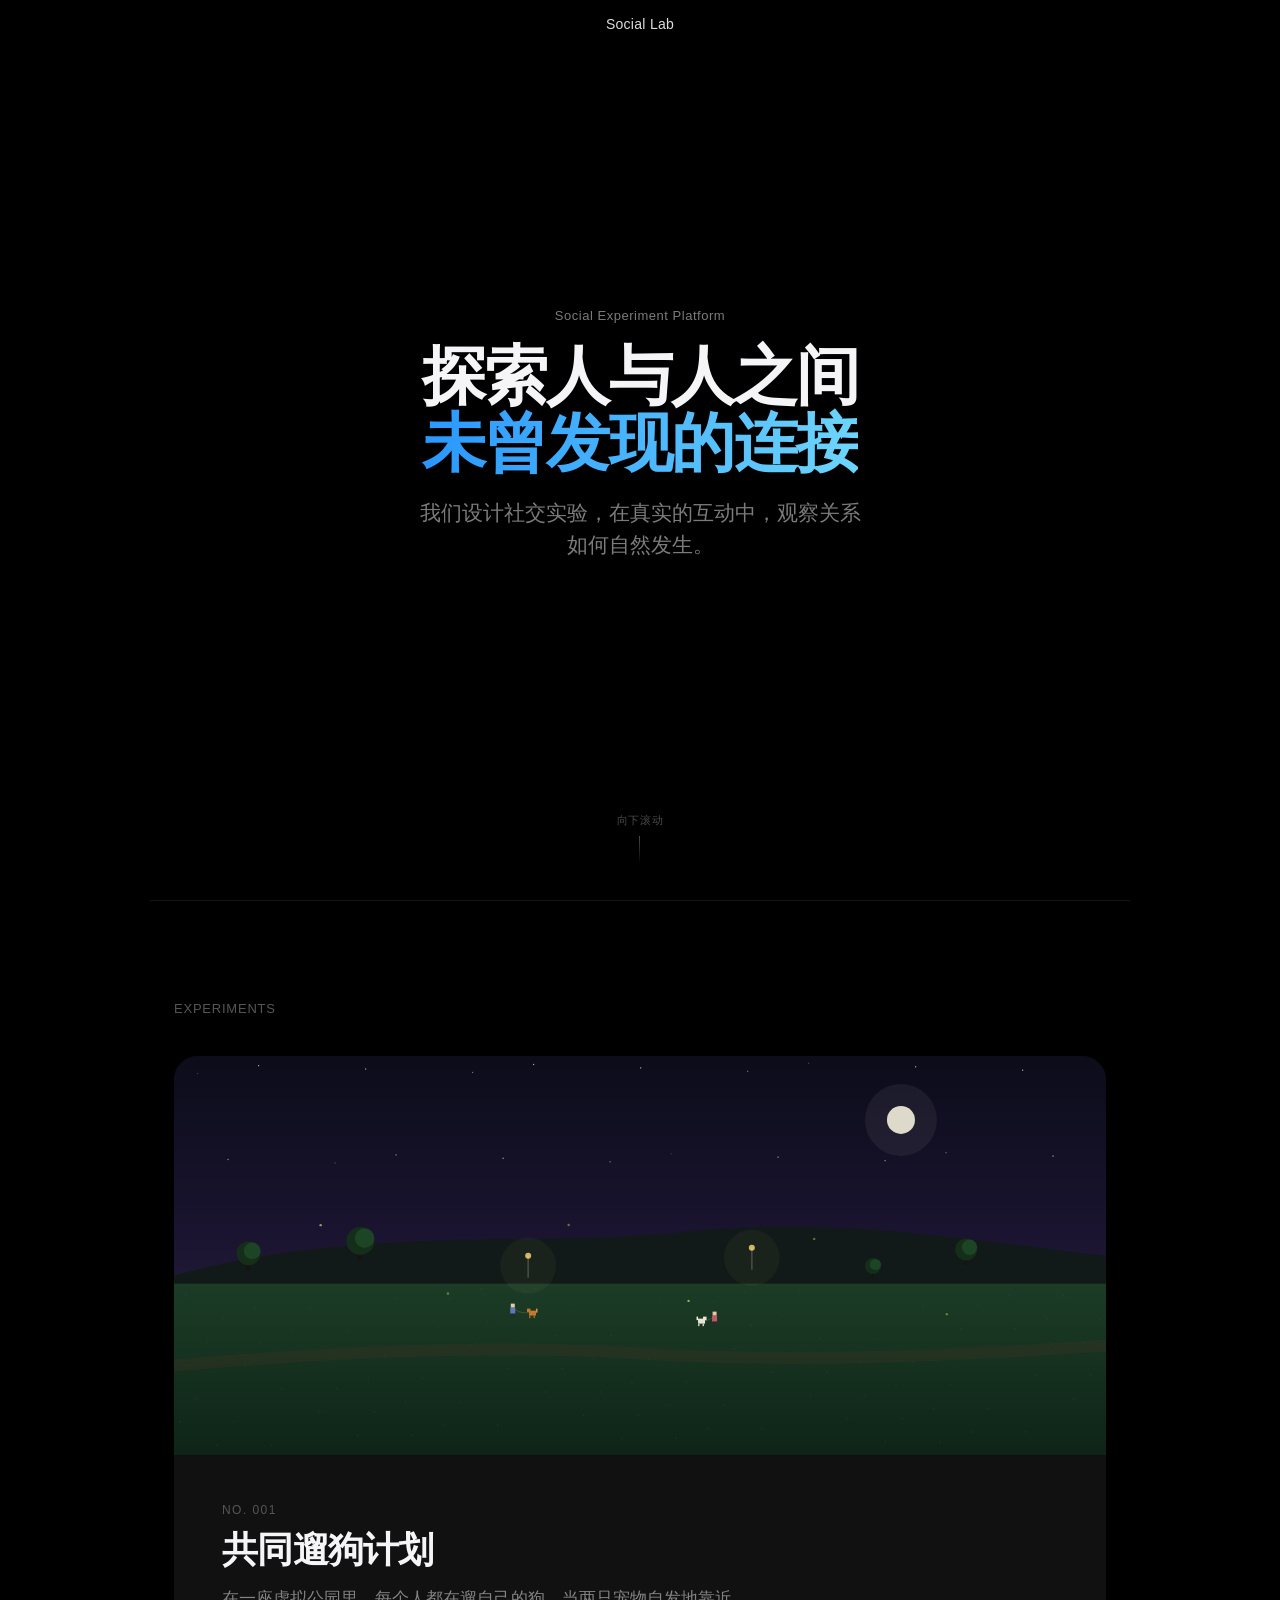
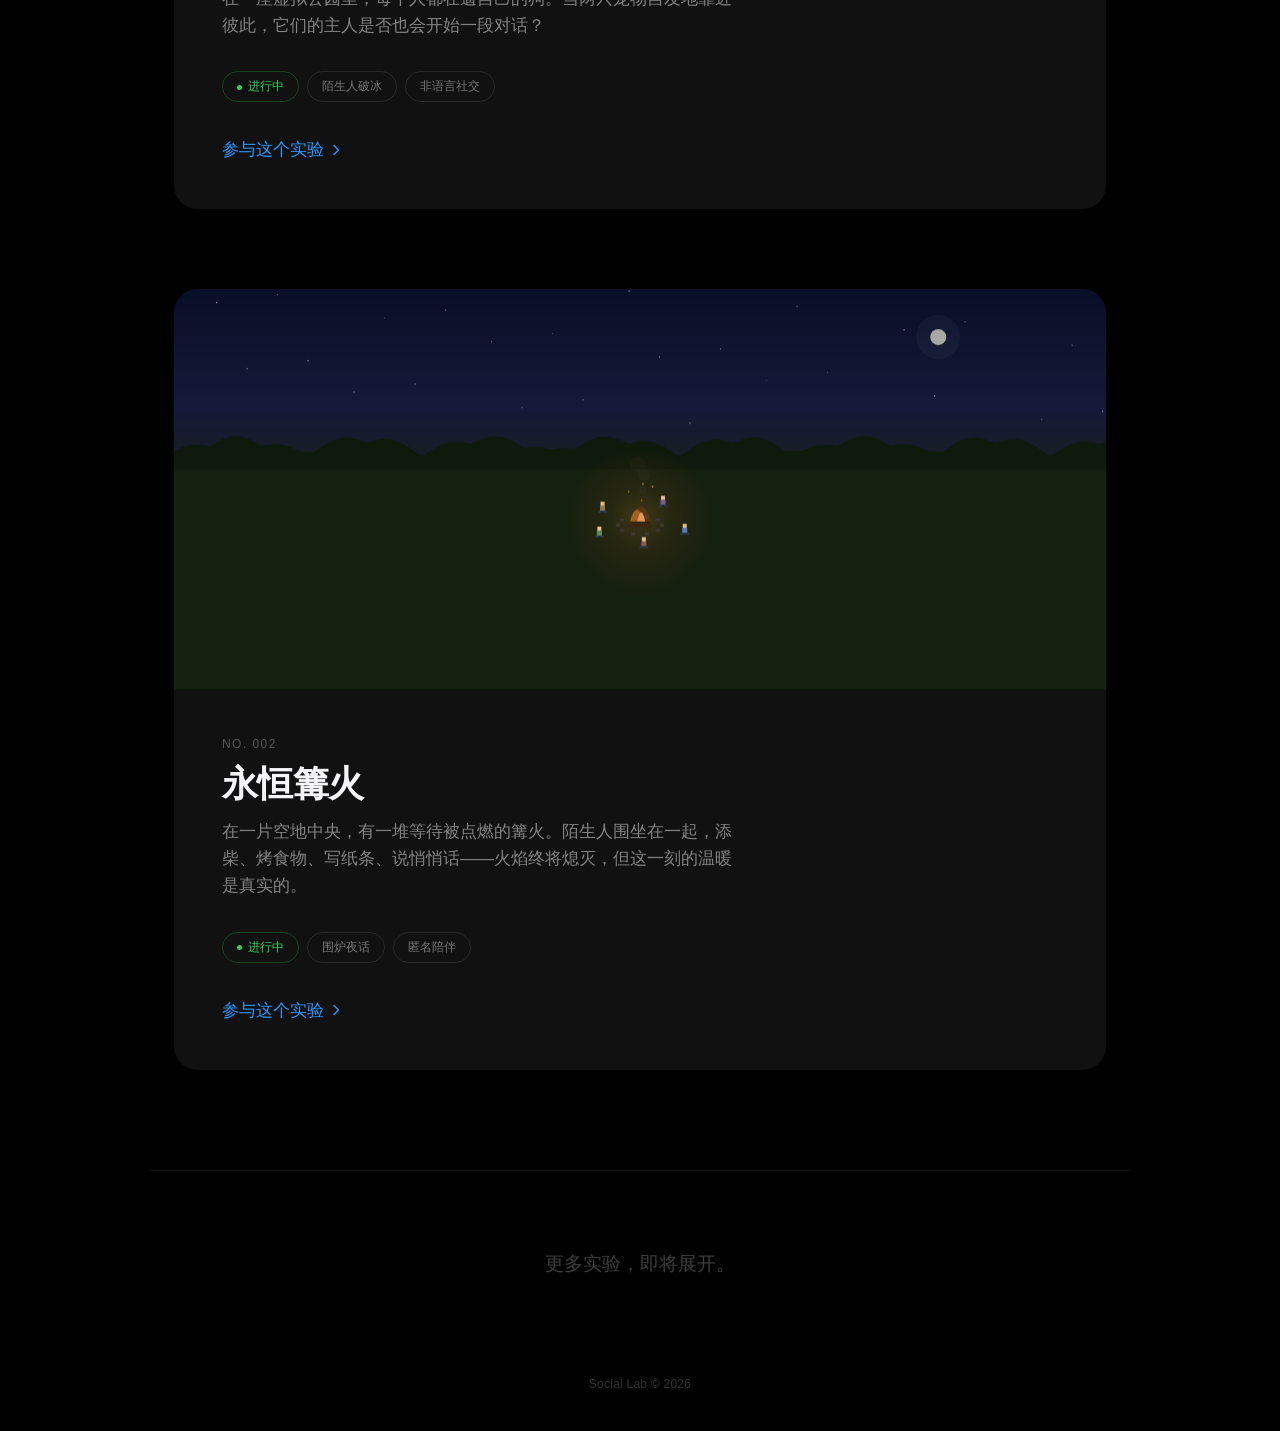
==== commit 02b71fc1: "Merge branch 'main' of https://github.com/ivanwbzhang-afk/games # Conflicts: #	index.html" ====
--- a/index.html
+++ b/index.html
@@ -2,850 +2,639 @@
 <html lang="zh-CN">
 <head>
   <meta charset="UTF-8">
-  <meta name="viewport" content="width=device-width, initial-scale=1.0, maximum-scale=1.0, user-scalable=no">
-  <title>遛狗公园</title>
+  <meta name="viewport" content="width=device-width, initial-scale=1.0, viewport-fit=cover">
+  <title>Social Lab</title>
   <style>
     :root {
-      --qq-blue: #0099ff;
-      --qq-blue-light: #40b3ff;
-      --qq-blue-dark: #0077cc;
-      --qq-bg: #f5f6fa;
-      --qq-bg-dark: #edeff5;
-      --qq-card: #ffffff;
-      --qq-text: #1a1a1a;
-      --qq-text-sec: #8a8f99;
-      --qq-text-third: #b0b5bf;
-      --qq-border: #e8eaf0;
-      --qq-bubble-self: #95ec69;
-      --qq-bubble-other: #ffffff;
-      --qq-shadow: 0 2px 12px rgba(0,0,0,0.08);
-      --qq-shadow-lg: 0 8px 30px rgba(0,0,0,0.12);
-      --qq-radius: 12px;
-      --qq-radius-lg: 20px;
-      --qq-radius-full: 999px;
-      --font: -apple-system, BlinkMacSystemFont, "PingFang SC", "Helvetica Neue", "Segoe UI", sans-serif;
-    }
-
-    * { margin: 0; padding: 0; box-sizing: border-box; }
-    html, body {
-      width: 100%; height: 100%;
-      overflow: hidden;
+      --font: -apple-system, BlinkMacSystemFont, "SF Pro Display", "SF Pro Text", "PingFang SC", "Helvetica Neue", sans-serif;
+    }
+
+    * { margin: 0; padding: 0; box-sizing: border-box; -webkit-font-smoothing: antialiased; }
+    html { background: #000; }
+    body {
+      font-family: var(--font);
       background: #000;
-      touch-action: none;
-      user-select: none;
-      -webkit-user-select: none;
-      font-family: var(--font);
-    }
-
-    /* ===== 游戏主容器 ===== */
-    #app {
-      width: 100%; height: 100%;
-      display: flex;
-      flex-direction: column;
-      position: relative;
-    }
-    #gameCanvas {
-      width: 100%; flex: 1;
-      display: block;
-      image-rendering: pixelated;
-      image-rendering: crisp-edges;
-    }
-
-    /* ===== 常驻底部输入栏 ===== */
-    #worldInputBar {
-      display: flex;
-      padding: 8px 12px;
-      padding-bottom: max(8px, env(safe-area-inset-bottom));
-      gap: 8px;
-      background: rgba(255,255,255,0.95);
-      backdrop-filter: blur(16px);
-      -webkit-backdrop-filter: blur(16px);
-      border-top: 0.5px solid var(--qq-border);
-      align-items: center;
-      position: relative;
-      z-index: 20;
-    }
-    #worldInputBar.hidden { display: none; }
-    #worldInput {
-      flex: 1;
-      background: var(--qq-bg);
-      border: none;
-      color: var(--qq-text);
-      padding: 9px 14px;
-      font-size: 15px;
-      font-family: var(--font);
-      border-radius: var(--qq-radius-full);
-      outline: none;
-    }
-    #worldInput:focus { background: var(--qq-bg-dark); }
-    #worldInput::placeholder { color: var(--qq-text-third); }
-    #worldSendBtn {
-      background: var(--qq-blue);
-      border: none;
-      color: #fff;
-      width: 36px; height: 36px;
+      color: #f5f5f7;
+      overflow-x: hidden;
+    }
+
+    /* Nav */
+    nav {
+      position: fixed;
+      top: 0; left: 0; right: 0;
+      z-index: 100;
+      height: 48px;
       display: flex;
       align-items: center;
       justify-content: center;
-      font-size: 15px;
-      cursor: pointer;
-      border-radius: 50%;
-      flex-shrink: 0;
-      transition: transform 0.15s;
-    }
-    #worldSendBtn:active { transform: scale(0.92); }
-
-    /* ===== 聊天 AIO ===== */
-    #chatAIO {
-      display: none;
-      width: 100%;
-      height: 40%;
-      background: var(--qq-bg);
-      flex-direction: column;
-      position: relative;
-      border-top: 0.5px solid var(--qq-border);
-      overflow: hidden;
-    }
-    #chatAIO.active {
-      display: flex;
-      animation: slideUp 0.3s cubic-bezier(0.32, 0.72, 0, 1);
-    }
-    @keyframes slideUp {
-      from { transform: translateY(100%); }
-      to { transform: translateY(0); }
-    }
-
-    /* 聊天顶栏 */
-    #chatHeader {
-      display: flex;
-      align-items: center;
-      justify-content: space-between;
-      padding: 12px 16px;
-      background: var(--qq-card);
-      border-bottom: 0.5px solid var(--qq-border);
-      min-height: 48px;
-    }
-    #chatHeader .chat-title {
-      color: var(--qq-text);
-      font-size: 15px;
-      font-weight: 600;
-      letter-spacing: -0.2px;
-    }
-    #chatHeader .close-btn {
-      background: none;
-      border: none;
-      color: var(--qq-text-sec);
-      font-size: 13px;
-      cursor: pointer;
-      padding: 4px 12px;
-      border-radius: var(--qq-radius-full);
-      transition: background 0.2s;
-    }
-    #chatHeader .close-btn:active {
-      background: var(--qq-bg-dark);
-    }
-    #chatHeader .photo-btn {
-      background: none;
-      border: none;
-      font-size: 18px;
-      cursor: pointer;
-      padding: 2px 6px;
-      border-radius: 6px;
-      transition: transform 0.15s;
-    }
-    #chatHeader .photo-btn:active { transform: scale(0.88); }
-    #chatHeader .chat-timer {
-      background: var(--qq-bg);
-      color: var(--qq-text);
-      font-size: 13px;
-      font-weight: 600;
-      padding: 3px 10px;
-      border-radius: var(--qq-radius-full);
-      font-variant-numeric: tabular-nums;
-      min-width: 48px;
-      text-align: center;
-    }
-    #chatHeader .chat-timer.warn {
-      background: #fff3e0;
-      color: #ff9500;
-    }
-    #chatHeader .chat-timer.danger {
-      background: #ffeaea;
-      color: #ff3b30;
-      animation: timerBlink 1s ease infinite;
-    }
-    @keyframes timerBlink {
-      0%,100% { opacity: 1; }
-      50% { opacity: 0.5; }
-    }
-
-    /* 消息区域 */
-    #chatMessages {
-      flex: 1;
-      overflow-y: auto;
-      padding: 12px 16px;
-      display: flex;
-      flex-direction: column;
-      gap: 8px;
-      -webkit-overflow-scrolling: touch;
-    }
-    #chatMessages::-webkit-scrollbar { display: none; }
-
-    .chat-msg {
+      background: rgba(0,0,0,0.8);
+      -webkit-backdrop-filter: saturate(180%) blur(20px);
+      backdrop-filter: saturate(180%) blur(20px);
+    }
+    nav span {
       font-size: 14px;
-      line-height: 1.5;
-      padding: 8px 12px;
-      max-width: 75%;
-      word-break: break-word;
-      position: relative;
-    }
-    .chat-msg.system {
-      color: var(--qq-text-sec);
-      background: none;
-      align-self: center;
-      text-align: center;
-      font-size: 12px;
-      max-width: 85%;
-      padding: 4px 12px;
-    }
-    .chat-msg.action {
-      color: var(--qq-blue);
-      background: rgba(0,153,255,0.06);
-      align-self: center;
-      font-size: 12px;
-      max-width: 85%;
-      padding: 6px 14px;
-      border-radius: var(--qq-radius-full);
-    }
-    .chat-msg.npc {
-      color: var(--qq-text);
-      background: var(--qq-bubble-other);
-      align-self: flex-start;
-      border-radius: 4px 18px 18px 18px;
-      box-shadow: 0 1px 3px rgba(0,0,0,0.04);
-    }
-    .chat-msg.player {
-      color: var(--qq-text);
-      background: var(--qq-bubble-self);
-      align-self: flex-end;
-      border-radius: 18px 4px 18px 18px;
-    }
-
-    /* 输入区域 */
-    #chatInputArea {
-      display: flex;
-      padding: 8px 12px;
-      padding-bottom: max(8px, env(safe-area-inset-bottom));
-      gap: 8px;
-      background: var(--qq-card);
-      border-top: 0.5px solid var(--qq-border);
-      align-items: center;
-    }
-    #chatInput {
-      flex: 1;
-      background: var(--qq-bg);
-      border: none;
-      color: var(--qq-text);
-      padding: 9px 14px;
-      font-size: 15px;
-      font-family: var(--font);
-      border-radius: var(--qq-radius-full);
-      outline: none;
-      transition: background 0.2s;
-    }
-    #chatInput:focus { background: var(--qq-bg-dark); }
-    #chatInput::placeholder { color: var(--qq-text-third); }
-    #chatSendBtn {
-      background: var(--qq-blue);
-      border: none;
-      color: #fff;
-      width: 36px; height: 36px;
-      display: flex;
-      align-items: center;
-      justify-content: center;
-      font-size: 15px;
-      cursor: pointer;
-      border-radius: 50%;
-      flex-shrink: 0;
-      transition: transform 0.15s, opacity 0.15s;
-    }
-    #chatSendBtn:active {
-      transform: scale(0.92);
-      opacity: 0.85;
-    }
-
-    /* ===== 宠物选择界面 ===== */
-    #petSelectOverlay {
-      position: fixed;
-      top: 0; left: 0;
-      width: 100%; height: 100%;
-      background: linear-gradient(160deg, #0a1628 0%, #162240 50%, #1a2e52 100%);
+      font-weight: 500;
+      letter-spacing: 0.02em;
+      color: rgba(245,245,247,0.9);
+    }
+
+    /* Hero */
+    .hero {
+      min-height: 100vh;
+      min-height: 100dvh;
       display: flex;
       flex-direction: column;
       align-items: center;
       justify-content: center;
-      z-index: 100;
-    }
-    #petSelectOverlay.hidden { display: none; }
-    #petSelectOverlay h1 {
-      color: #fff;
-      font-size: 24px;
+      text-align: center;
+      padding: 48px 24px 80px;
+      position: relative;
+    }
+    .hero-overline {
+      font-size: 13px;
+      font-weight: 400;
+      letter-spacing: 0.04em;
+      color: rgba(245,245,247,0.5);
+      margin-bottom: 20px;
+    }
+    .hero h1 {
+      font-size: 64px;
       font-weight: 700;
-      margin-bottom: 6px;
-      letter-spacing: -0.5px;
-    }
-    #petSelectOverlay .subtitle {
-      color: rgba(255,255,255,0.45);
-      font-size: 13px;
-      margin-bottom: 32px;
+      letter-spacing: -0.025em;
+      line-height: 1.05;
+      max-width: 680px;
+    }
+    .hero h1 .em {
+      background: linear-gradient(90deg, #2997ff, #6dd5fa);
+      -webkit-background-clip: text;
+      -webkit-text-fill-color: transparent;
+    }
+    .hero-sub {
+      margin-top: 20px;
+      font-size: 21px;
       font-weight: 400;
-    }
-    .pet-grid {
-      display: grid;
-      grid-template-columns: repeat(3, 1fr);
-      gap: 12px;
-      padding: 0 24px;
-      max-width: 360px;
-      width: 100%;
-    }
-    .pet-card {
+      line-height: 1.5;
+      color: rgba(245,245,247,0.5);
+      max-width: 460px;
+    }
+    .hero-scroll {
+      position: absolute;
+      bottom: 36px;
       display: flex;
       flex-direction: column;
       align-items: center;
-      background: rgba(255,255,255,0.06);
-      border: 2px solid transparent;
-      border-radius: 16px;
-      padding: 14px 6px 10px;
-      cursor: pointer;
-      transition: all 0.25s cubic-bezier(0.32, 0.72, 0, 1);
-      backdrop-filter: blur(10px);
-      -webkit-backdrop-filter: blur(10px);
-    }
-    .pet-card:active { transform: scale(0.96); }
-    .pet-card.selected {
-      border-color: var(--qq-blue);
-      background: rgba(0,153,255,0.12);
-      box-shadow: 0 0 0 1px var(--qq-blue), 0 4px 20px rgba(0,153,255,0.2);
-    }
-    .pet-card canvas {
-      image-rendering: pixelated;
-      image-rendering: crisp-edges;
-    }
-    .pet-card .pet-name {
-      color: rgba(255,255,255,0.9);
+      gap: 8px;
+      color: rgba(245,245,247,0.3);
+      font-size: 11px;
+      letter-spacing: 0.06em;
+      animation: fadeInUp 1s ease 1.2s both;
+    }
+    .hero-scroll::after {
+      content: '';
+      width: 1px;
+      height: 28px;
+      background: linear-gradient(rgba(245,245,247,0.3), transparent);
+      animation: scrollLine 2s ease-in-out infinite;
+    }
+    @keyframes scrollLine {
+      0% { transform: scaleY(0); transform-origin: top; opacity: 1; }
+      50% { transform: scaleY(1); transform-origin: top; opacity: 1; }
+      51% { transform: scaleY(1); transform-origin: bottom; }
+      100% { transform: scaleY(0); transform-origin: bottom; opacity: 0; }
+    }
+    @keyframes fadeInUp {
+      from { opacity: 0; transform: translateY(12px); }
+      to { opacity: 1; transform: translateY(0); }
+    }
+
+    /* Section */
+    .section {
+      max-width: 980px;
+      margin: 0 auto;
+      padding: 100px 24px;
+    }
+    .section-label {
       font-size: 13px;
       font-weight: 500;
-      margin-top: 8px;
-    }
-    .pet-card .pet-trait {
-      color: rgba(255,255,255,0.35);
-      font-size: 11px;
-      margin-top: 2px;
-    }
-    #startBtn {
-      margin-top: 32px;
-      background: var(--qq-blue);
-      border: none;
-      color: #fff;
-      padding: 12px 56px;
-      font-size: 16px;
-      font-weight: 600;
-      font-family: var(--font);
-      cursor: pointer;
-      border-radius: var(--qq-radius-full);
-      opacity: 0.25;
-      pointer-events: none;
-      transition: all 0.3s cubic-bezier(0.32, 0.72, 0, 1);
-      letter-spacing: 0.5px;
-    }
-    #startBtn.ready {
-      opacity: 1;
-      pointer-events: auto;
-      box-shadow: 0 4px 20px rgba(0,153,255,0.35);
-    }
-    #startBtn.ready:active {
-      transform: scale(0.96);
-    }
-
-    /* ===== 通知提示 ===== */
-    #notification {
-      position: fixed;
-      top: 48px;
-      left: 50%;
-      transform: translateX(-50%);
-      background: rgba(26,26,26,0.88);
-      backdrop-filter: blur(20px);
-      -webkit-backdrop-filter: blur(20px);
-      color: #fff;
-      font-size: 13px;
+      letter-spacing: 0.06em;
+      text-transform: uppercase;
+      color: rgba(245,245,247,0.35);
+      margin-bottom: 40px;
+    }
+
+    /* Experiment Card */
+    .exp-card {
+      display: block;
+      text-decoration: none;
+      color: inherit;
+      border-radius: 24px;
+      overflow: hidden;
+      background: #111;
+      transition: transform 0.5s cubic-bezier(0.16,1,0.3,1);
+    }
+    .exp-card:hover {
+      transform: scale(1.01);
+    }
+    .exp-card:active {
+      transform: scale(0.99);
+      transition-duration: 0.15s;
+    }
+
+    .exp-visual {
+      position: relative;
+      width: 100%;
+      aspect-ratio: 21 / 9;
+      overflow: hidden;
+    }
+    .exp-visual canvas {
+      width: 100%;
+      height: 100%;
+      display: block;
+    }
+
+    .exp-body {
+      padding: 48px;
+    }
+    .exp-num {
+      font-size: 12px;
       font-weight: 500;
-      padding: 10px 20px;
-      border-radius: var(--qq-radius-full);
-      z-index: 50;
-      display: none;
+      letter-spacing: 0.12em;
+      text-transform: uppercase;
+      color: rgba(245,245,247,0.3);
+      margin-bottom: 12px;
+    }
+    .exp-title {
+      font-size: 36px;
+      font-weight: 700;
+      letter-spacing: -0.02em;
+      line-height: 1.15;
+      margin-bottom: 14px;
+    }
+    .exp-desc {
+      font-size: 17px;
+      font-weight: 400;
+      line-height: 1.6;
+      color: rgba(245,245,247,0.5);
+      max-width: 520px;
+      margin-bottom: 32px;
+    }
+    .exp-tags {
+      display: flex;
+      gap: 8px;
+      margin-bottom: 36px;
+    }
+    .exp-tag {
+      font-size: 12px;
+      font-weight: 500;
+      color: rgba(245,245,247,0.45);
+      padding: 6px 14px;
+      border-radius: 100px;
+      border: 1px solid rgba(245,245,247,0.1);
+    }
+    .exp-tag.live {
+      color: #30d158;
+      border-color: rgba(48,209,88,0.25);
+    }
+    .exp-tag.live::before {
+      content: '';
+      display: inline-block;
+      width: 5px; height: 5px;
+      border-radius: 50%;
+      background: #30d158;
+      margin-right: 6px;
+      vertical-align: middle;
+    }
+    .exp-link {
+      font-size: 17px;
+      font-weight: 400;
+      color: #2997ff;
+      display: inline-flex;
+      align-items: center;
+      gap: 4px;
+      transition: gap 0.3s ease;
+    }
+    .exp-card:hover .exp-link {
+      gap: 8px;
+    }
+    .exp-link svg {
+      width: 16px; height: 16px;
+      transition: transform 0.3s ease;
+    }
+    .exp-card:hover .exp-link svg {
+      transform: translateX(2px);
+    }
+
+    /* Divider */
+    .divider {
+      max-width: 980px;
+      margin: 0 auto;
+      height: 1px;
+      background: rgba(245,245,247,0.08);
+    }
+
+    /* Coming */
+    .coming {
+      max-width: 980px;
+      margin: 0 auto;
+      padding: 80px 24px;
       text-align: center;
-      max-width: 85%;
-      box-shadow: 0 4px 20px rgba(0,0,0,0.15);
-    }
-    #notification.show {
-      display: block;
-      animation: notifIn 0.35s cubic-bezier(0.32, 0.72, 0, 1);
-    }
-    @keyframes notifIn {
-      from { opacity: 0; transform: translateX(-50%) translateY(-14px) scale(0.9); }
-      to { opacity: 1; transform: translateX(-50%) translateY(0) scale(1); }
-    }
-
-    /* ===== 弹窗通用 Overlay ===== */
-    .popup-overlay {
-      position: fixed;
-      top: 0; left: 0;
-      width: 100%; height: 100%;
-      background: rgba(0,0,0,0.35);
-      backdrop-filter: blur(6px);
-      -webkit-backdrop-filter: blur(6px);
-      z-index: 59;
-      display: none;
-    }
-    .popup-overlay.show { display: block; }
-
-    /* ===== 发现物品弹窗 ===== */
-    #discoveryPopup {
-      position: fixed;
-      top: 50%; left: 50%;
-      transform: translate(-50%, -50%);
-      background: var(--qq-card);
-      border-radius: var(--qq-radius-lg);
-      padding: 28px 24px 20px;
-      z-index: 60;
-      display: none;
+    }
+    .coming p {
+      font-size: 19px;
+      font-weight: 400;
+      color: rgba(245,245,247,0.25);
+    }
+
+    /* Footer */
+    footer {
+      max-width: 980px;
+      margin: 0 auto;
+      padding: 20px 24px 40px;
       text-align: center;
-      min-width: 240px;
-      box-shadow: var(--qq-shadow-lg);
-    }
-    #discoveryPopup.show {
-      display: block;
-      animation: popIn 0.35s cubic-bezier(0.32, 0.72, 0, 1);
-    }
-    @keyframes popIn {
-      from { opacity: 0; transform: translate(-50%, -50%) scale(0.85); }
-      to { opacity: 1; transform: translate(-50%, -50%) scale(1); }
-    }
-    #discoveryPopup canvas {
-      image-rendering: pixelated;
-      image-rendering: crisp-edges;
-    }
-    #discoveryPopup .disc-title {
-      color: var(--qq-text);
-      font-size: 16px;
-      font-weight: 600;
-      margin-top: 12px;
-    }
-    #discoveryPopup .disc-desc {
-      color: var(--qq-text-sec);
-      font-size: 13px;
-      margin-top: 6px;
-      line-height: 1.5;
-    }
-    #discoveryPopup .disc-btn {
-      margin-top: 18px;
-      background: var(--qq-blue);
-      border: none;
-      color: #fff;
-      padding: 9px 36px;
-      font-size: 14px;
-      font-weight: 500;
-      font-family: var(--font);
-      cursor: pointer;
-      border-radius: var(--qq-radius-full);
-      transition: transform 0.15s;
-    }
-    #discoveryPopup .disc-btn:active { transform: scale(0.96); }
-
-    /* ===== 邀请互动弹窗 ===== */
-    #invitePopup {
-      position: fixed;
-      top: 50%; left: 50%;
-      transform: translate(-50%, -50%);
-      background: var(--qq-card);
-      border-radius: var(--qq-radius-lg);
-      padding: 28px 24px 20px;
-      z-index: 60;
-      display: none;
-      text-align: center;
-      min-width: 260px;
-      box-shadow: var(--qq-shadow-lg);
-    }
-    #invitePopup.show {
-      display: block;
-      animation: popIn 0.35s cubic-bezier(0.32, 0.72, 0, 1);
-    }
-    #invitePopup .invite-emoji {
-      font-size: 36px;
-      margin-bottom: 8px;
-    }
-    #invitePopup .invite-title {
-      color: var(--qq-text);
-      font-size: 16px;
-      font-weight: 600;
-      margin-bottom: 4px;
-    }
-    #invitePopup .invite-desc {
-      color: var(--qq-text-sec);
-      font-size: 13px;
-      margin-bottom: 20px;
-      line-height: 1.5;
-    }
-    #invitePopup .invite-btns {
-      display: flex;
-      gap: 10px;
-      justify-content: center;
-    }
-    #invitePopup .invite-btns button {
-      padding: 9px 28px;
-      font-size: 14px;
-      font-weight: 500;
-      font-family: var(--font);
-      cursor: pointer;
-      border-radius: var(--qq-radius-full);
-      border: none;
-      transition: transform 0.15s;
-    }
-    #invitePopup .invite-btns button:active { transform: scale(0.96); }
-    #invitePopup .btn-yes {
-      background: var(--qq-blue);
-      color: #fff;
-      box-shadow: 0 2px 12px rgba(0,153,255,0.3);
-    }
-    #invitePopup .btn-no {
-      background: var(--qq-bg);
-      color: var(--qq-text-sec);
-    }
-
-    /* ===== 背包按钮 ===== */
-    #bagBtn {
-      position: fixed;
-      bottom: 68px;
-      right: 16px;
-      width: 44px; height: 44px;
-      background: rgba(255,255,255,0.92);
-      backdrop-filter: blur(16px);
-      -webkit-backdrop-filter: blur(16px);
-      border: none;
-      border-radius: 50%;
-      color: var(--qq-text);
-      font-size: 20px;
-      display: none;
-      align-items: center;
-      justify-content: center;
-      cursor: pointer;
-      z-index: 30;
-      box-shadow: 0 2px 12px rgba(0,0,0,0.1);
-      transition: transform 0.15s;
-    }
-    #bagBtn.show { display: flex; }
-    #bagBtn:active { transform: scale(0.92); }
-
-    /* ===== 通用面板遮罩 ===== */
-    .panel-overlay {
-      position: fixed; top:0; left:0; width:100%; height:100%;
-      background: rgba(0,0,0,0.45);
-      backdrop-filter: blur(8px); -webkit-backdrop-filter: blur(8px);
-      z-index: 70; display:none;
-      align-items: center; justify-content: center;
-    }
-    .panel-overlay.show { display:flex; animation: panelFadeIn 0.25s ease-out; }
-    @keyframes panelFadeIn {
-      from { opacity: 0; }
-      to { opacity: 1; }
-    }
-    .panel-overlay.show > * { animation: panelScaleIn 0.25s cubic-bezier(0.32,0.72,0,1); }
-    @keyframes panelScaleIn {
-      from { transform: scale(0.9); opacity: 0; }
-      to { transform: scale(1); opacity: 1; }
-    }
-
-    /* ===== 拍照卡片 ===== */
-    .photo-card-inner {
-      background: var(--qq-card); border-radius: 16px; width: 88%; max-width: 340px;
-      overflow: hidden; box-shadow: var(--qq-shadow-lg);
-    }
-    .photo-card-img { background: #000; }
-    .photo-card-img canvas { width:100%; display:block; }
-    .photo-card-info { padding: 16px; }
-    .photo-card-title { font-size:16px; font-weight:700; color:var(--qq-text); margin-bottom:10px; }
-    .photo-card-pets { font-size:13px; color:var(--qq-text); line-height:1.8; }
-    .photo-card-stats { font-size:12px; color:var(--qq-text-sec); margin-top:8px; line-height:1.6; }
-    .photo-card-btns { display:flex; border-top:0.5px solid var(--qq-border); }
-    .photo-card-btns button {
-      flex:1; padding:14px 0; border:none; font-size:14px; font-weight:500;
-      font-family:var(--font); cursor:pointer; transition: background 0.15s;
-    }
-    .pc-btn-save { background:var(--qq-blue); color:#fff; }
-    .pc-btn-save:active { background:var(--qq-blue-dark); }
-    .pc-btn-close { background:var(--qq-card); color:var(--qq-text-sec); border-left:0.5px solid var(--qq-border) !important; }
-    .pc-btn-close:active { background:var(--qq-bg); }
-
-    /* ===== 背包面板 ===== */
-    .bag-inner {
-      background:var(--qq-card); border-radius:16px; width:90%; max-width:360px;
-      max-height:70vh; display:flex; flex-direction:column; overflow:hidden;
-      box-shadow:var(--qq-shadow-lg);
-    }
-    .bag-header {
-      display:flex; align-items:center; justify-content:space-between;
-      padding:14px 16px; font-size:16px; font-weight:700; color:var(--qq-text);
-      border-bottom:0.5px solid var(--qq-border);
-    }
-    .bag-close { background:none; border:none; font-size:18px; color:var(--qq-text-sec); cursor:pointer; padding:4px; }
-    .bag-tabs { display:flex; border-bottom:0.5px solid var(--qq-border); }
-    .bag-tab {
-      flex:1; padding:10px 0; border:none; background:none; font-size:13px;
-      font-family:var(--font); color:var(--qq-text-sec); cursor:pointer;
-      border-bottom:2px solid transparent; font-weight:500;
-    }
-    .bag-tab.active { color:var(--qq-blue); border-bottom-color:var(--qq-blue); }
-    .bag-items {
-      flex:1; overflow-y:auto; padding:12px; display:grid;
-      grid-template-columns: repeat(4,1fr); gap:10px;
-      -webkit-overflow-scrolling:touch; min-height:120px;
-    }
-    .bag-items::-webkit-scrollbar { display:none; }
-    .bag-item {
-      display:flex; flex-direction:column; align-items:center; padding:8px 4px;
-      background:var(--qq-bg); border-radius:12px; cursor:pointer; position:relative;
-      transition: transform 0.15s;
-    }
-    .bag-item:active { transform:scale(0.94); }
-    .bag-item .bi-icon { font-size:24px; }
-    .bag-item .bi-name { font-size:10px; color:var(--qq-text-sec); margin-top:4px; text-align:center; }
-    .bag-item .bi-count {
-      position:absolute; top:2px; right:2px; background:var(--qq-blue); color:#fff;
-      font-size:9px; min-width:14px; height:14px; border-radius:7px;
-      display:flex; align-items:center; justify-content:center; font-weight:600;
-    }
-    .bag-empty { grid-column:1/-1; text-align:center; color:var(--qq-text-third); font-size:13px; padding:20px 0; }
-
-    /* ===== 宠物互动面板 ===== */
-    .pet-panel-inner {
-      background:var(--qq-card); border-radius:16px; width:88%; max-width:320px;
-      overflow:hidden; box-shadow:var(--qq-shadow-lg);
-    }
-    .pp-header {
-      display:flex; align-items:center; gap:8px; padding:14px 16px;
-      border-bottom:0.5px solid var(--qq-border);
-    }
-    .pp-name { flex:1; font-size:15px; font-weight:600; color:var(--qq-text); }
-    .pp-mood { font-size:12px; color:var(--qq-text-sec); }
-    .pp-close { background:none; border:none; font-size:18px; color:var(--qq-text-sec); cursor:pointer; }
-    .pp-actions {
-      display:grid; grid-template-columns:repeat(3,1fr); gap:8px; padding:16px;
-    }
-    .pp-act {
-      display:flex; flex-direction:column; align-items:center; gap:6px;
-      padding:12px 4px; background:var(--qq-bg); border-radius:12px;
-      border:none; cursor:pointer; font-family:var(--font); transition:transform 0.15s;
-    }
-    .pp-act:active { transform:scale(0.94); }
-    .pp-act .pa-icon { font-size:24px; }
-    .pp-act .pa-label { font-size:11px; color:var(--qq-text-sec); }
-
-    /* 虚拟摇杆 */
-    #joystick {
-      position: fixed;
-      bottom: 90px;
-      left: 30px;
-      width: 100px;
-      height: 100px;
-      border-radius: 50%;
-      background: rgba(255,255,255,0.08);
-      border: 1.5px solid rgba(255,255,255,0.15);
-      z-index: 50;
-      touch-action: none;
-      display: none; /* 进入游戏后显示 */
-    }
-    #joystickKnob {
-      position: absolute;
-      width: 40px;
-      height: 40px;
-      border-radius: 50%;
-      background: rgba(255,255,255,0.25);
-      border: 1px solid rgba(255,255,255,0.3);
-      top: 50%;
-      left: 50%;
-      transform: translate(-50%, -50%);
-      pointer-events: none;
-      transition: none;
-    }
-
-    /* 返回首页按钮 */
-    .back-home {
-      position: fixed;
-      top: 12px;
-      left: 12px;
-      z-index: 10000;
-      width: 36px;
-      height: 36px;
-      border-radius: 50%;
-      background: rgba(0,0,0,0.45);
-      -webkit-backdrop-filter: blur(12px);
-      backdrop-filter: blur(12px);
-      border: 0.5px solid rgba(255,255,255,0.15);
-      display: flex;
-      align-items: center;
-      justify-content: center;
-      text-decoration: none;
-      transition: transform 0.15s, background 0.15s;
-      pointer-events: auto !important;
-      touch-action: auto !important;
-    }
-    .back-home:active { transform: scale(0.9); background: rgba(0,0,0,0.6); }
-    .back-home svg { width: 18px; height: 18px; stroke: rgba(255,255,255,0.85); fill: none; stroke-width: 2; stroke-linecap: round; stroke-linejoin: round; }
+      font-size: 12px;
+      color: rgba(245,245,247,0.2);
+      letter-spacing: 0.02em;
+    }
+
+    @media (max-width: 734px) {
+      .hero h1 { font-size: 40px; }
+      .hero-sub { font-size: 17px; }
+      .exp-body { padding: 28px; }
+      .exp-title { font-size: 26px; }
+      .exp-desc { font-size: 15px; }
+      .exp-visual { aspect-ratio: 16 / 9; }
+    }
   </style>
 </head>
 <body>
-  <div class="back-home" id="backHomeBtn">
-    <svg viewBox="0 0 24 24"><path d="M15 19l-7-7 7-7"/></svg>
-  </div>
-  <script>
-    (function(){
-      var btn = document.getElementById('backHomeBtn');
-      function goHome(e) {
-        e.preventDefault();
-        e.stopPropagation();
-        e.stopImmediatePropagation();
-        // 向上找到 index.html 所在的根目录
-        var path = window.location.pathname;
-        var parts = path.split('/');
-        // 去掉最后两级 (games/遛狗/index.html → 根)
-        while (parts.length > 0 && parts[parts.length - 1] !== 'games') {
-          parts.pop();
-        }
-        if (parts.length > 0) parts.pop(); // 去掉 'games'
-        var root = parts.join('/') || '/';
-        if (!root.endsWith('/')) root += '/';
-        window.location.href = root + 'index.html';
-      }
-      btn.addEventListener('click', goHome, true);
-      btn.addEventListener('touchstart', function(e){
-        e.stopPropagation();
-        e.stopImmediatePropagation();
-      }, true);
-      btn.addEventListener('touchend', function(e){
-        goHome(e);
-      }, true);
-    })();
-  </script>
-  <!-- 选宠物界面 -->
-  <div id="petSelectOverlay">
-    <h1>遛狗公园</h1>
-    <p class="subtitle">选择你的伙伴，一起去公园散步吧</p>
-    <div class="pet-grid" id="petGrid"></div>
-    <button id="startBtn">出发</button>
-  </div>
-
-  <!-- 游戏主界面 -->
-  <div id="app">
-    <canvas id="gameCanvas"></canvas>
-    <!-- 虚拟摇杆 -->
-    <div id="joystick">
-      <div id="joystickKnob"></div>
+
+<nav><span>Social Lab</span></nav>
+
+<!-- Hero -->
+<section class="hero">
+  <p class="hero-overline">Social Experiment Platform</p>
+  <h1>探索人与人之间<br><span class="em">未曾发现的连接</span></h1>
+  <p class="hero-sub">我们设计社交实验，在真实的互动中，观察关系如何自然发生。</p>
+  <div class="hero-scroll">向下滚动</div>
+</section>
+
+<!-- Experiments -->
+<div class="divider"></div>
+
+<section class="section">
+  <p class="section-label">Experiments</p>
+
+  <a class="exp-card" href="games/遛狗/index.html">
+    <div class="exp-visual">
+      <canvas id="cv1"></canvas>
     </div>
-    <!-- 常驻底部输入栏（非聊天模式也可见） -->
-    <div id="worldInputBar" class="hidden">
-      <input id="worldInput" type="text" placeholder="说点什么..." maxlength="60">
-      <button id="worldSendBtn">↑</button>
+    <div class="exp-body">
+      <p class="exp-num">No. 001</p>
+      <h2 class="exp-title">共同遛狗计划</h2>
+      <p class="exp-desc">在一座虚拟公园里，每个人都在遛自己的狗。当两只宠物自发地靠近彼此，它们的主人是否也会开始一段对话？</p>
+      <div class="exp-tags">
+        <span class="exp-tag live">进行中</span>
+        <span class="exp-tag">陌生人破冰</span>
+        <span class="exp-tag">非语言社交</span>
+      </div>
+      <span class="exp-link">
+        参与这个实验
+        <svg viewBox="0 0 16 16" fill="none" stroke="currentColor" stroke-width="1.5" stroke-linecap="round" stroke-linejoin="round"><path d="M6 3.5L10.5 8 6 12.5"/></svg>
+      </span>
     </div>
-    <div id="chatAIO">
-      <div id="chatHeader">
-        <span class="chat-title" id="chatTitle">与???聊天中</span>
-        <span class="chat-timer" id="chatTimer">5:00</span>
-        <button class="photo-btn" id="photoBtn">📷</button>
-        <button class="close-btn" id="chatCloseBtn">结束玩耍</button>
+  </a>
+
+  <div style="height:80px"></div>
+
+  <a class="exp-card" href="games/campfire/index.html">
+    <div class="exp-visual">
+      <canvas id="cv2"></canvas>
+    </div>
+    <div class="exp-body">
+      <p class="exp-num">No. 002</p>
+      <h2 class="exp-title">永恒篝火</h2>
+      <p class="exp-desc">在一片空地中央，有一堆等待被点燃的篝火。陌生人围坐在一起，添柴、烤食物、写纸条、说悄悄话——火焰终将熄灭，但这一刻的温暖是真实的。</p>
+      <div class="exp-tags">
+        <span class="exp-tag live">进行中</span>
+        <span class="exp-tag">围炉夜话</span>
+        <span class="exp-tag">匿名陪伴</span>
       </div>
-      <div id="chatMessages"></div>
-      <div id="chatInputArea">
-        <input id="chatInput" type="text" placeholder="说点什么..." maxlength="100">
-        <button id="chatSendBtn">↑</button>
-      </div>
+      <span class="exp-link">
+        参与这个实验
+        <svg viewBox="0 0 16 16" fill="none" stroke="currentColor" stroke-width="1.5" stroke-linecap="round" stroke-linejoin="round"><path d="M6 3.5L10.5 8 6 12.5"/></svg>
+      </span>
     </div>
-  </div>
-
-  <!-- 通知 -->
-  <div id="notification"></div>
-  <!-- 弹窗遮罩 -->
-  <div class="popup-overlay" id="popupOverlay"></div>
-  <!-- 发现物品弹窗 -->
-  <div id="discoveryPopup">
-    <canvas id="discItemCanvas" width="48" height="48"></canvas>
-    <div class="disc-title" id="discTitle"></div>
-    <div class="disc-desc" id="discDesc"></div>
-    <button class="disc-btn" id="discBtn">太棒了</button>
-  </div>
-  <!-- 邀请互动弹窗 -->
-  <div id="invitePopup">
-    <div class="invite-emoji">🐾</div>
-    <div class="invite-title" id="inviteTitle"></div>
-    <div class="invite-desc" id="inviteDesc"></div>
-    <div class="invite-btns">
-      <button class="btn-no" id="inviteNo">下次吧</button>
-      <button class="btn-yes" id="inviteYes">一起玩</button>
-    </div>
-  </div>
-  <!-- 背包按钮 -->
-  <div id="bagBtn">🎒</div>
-
-  <!-- 拍照卡片 -->
-  <div id="photoCard" class="panel-overlay">
-    <div class="photo-card-inner">
-      <div class="photo-card-img"><canvas id="photoCanvas"></canvas></div>
-      <div class="photo-card-info">
-        <div class="photo-card-title">📸 美好瞬间</div>
-        <div class="photo-card-pets" id="photoCardPets"></div>
-        <div class="photo-card-stats" id="photoCardStats"></div>
-      </div>
-      <div class="photo-card-btns">
-        <button class="pc-btn-save" id="photoSaveBtn">保存到相册</button>
-        <button class="pc-btn-close" id="photoCloseBtn">关闭</button>
-      </div>
-    </div>
-  </div>
-
-  <!-- 背包面板 -->
-  <div id="bagPanel" class="panel-overlay">
-    <div class="bag-inner">
-      <div class="bag-header">
-        <span>🎒 背包</span>
-        <button class="bag-close" id="bagCloseBtn">✕</button>
-      </div>
-      <div class="bag-tabs">
-        <button class="bag-tab active" data-tab="food">零食</button>
-        <button class="bag-tab" data-tab="toy">玩具</button>
-        <button class="bag-tab" data-tab="collect">收藏</button>
-      </div>
-      <div class="bag-items" id="bagItems"></div>
-    </div>
-  </div>
-
-  <!-- 宠物互动面板 -->
-  <div id="petPanel" class="panel-overlay">
-    <div class="pet-panel-inner">
-      <div class="pp-header">
-        <span class="pp-name" id="ppName">🐕 宠物名</span>
-        <span class="pp-mood" id="ppMood">❤️ 80</span>
-        <button class="pp-close" id="ppClose">✕</button>
-      </div>
-      <div class="pp-actions" id="ppActions"></div>
-    </div>
-  </div>
-
-  <script src="js/pixelart.js"></script>
-  <script src="js/map.js"></script>
-  <script src="js/pets.js"></script>
-  <script src="js/entities.js"></script>
-  <script src="js/ai.js"></script>
-  <script src="js/interaction.js"></script>
-  <script src="js/chat.js"></script>
-  <script src="js/game.js"></script>
+  </a>
+</section>
+
+<div class="divider"></div>
+
+<div class="coming">
+  <p>更多实验，即将展开。</p>
+</div>
+
+<footer>Social Lab © 2026</footer>
+
+<script>
+(function(){
+  const c = document.getElementById('cv1');
+  if(!c) return;
+  const p = c.parentElement.getBoundingClientRect();
+  const d = window.devicePixelRatio||1;
+  c.width = p.width*d;
+  c.height = p.height*d;
+  const x = c.getContext('2d');
+  x.scale(d,d);
+  const W = p.width, H = p.height;
+  let f = 0;
+
+  // 预计算固定元素
+  const stars = Array.from({length:20},(_,i)=>[
+    (i*137.5+23)%W, ((i*89.3+17)%(H*0.45)), Math.random()*6.28
+  ]);
+  const grassDots = Array.from({length:100},(_,i)=>[
+    (i*37.7+11)%W, H*0.58+((i*23.3+7)%(H*0.4))
+  ]);
+
+  function draw(){
+    x.clearRect(0,0,W,H);
+    const t = f*0.008;
+
+    // 天空
+    const g = x.createLinearGradient(0,0,0,H);
+    g.addColorStop(0,'#0c0c1a');
+    g.addColorStop(0.45,'#1a1430');
+    g.addColorStop(0.75,'#2a2040');
+    g.addColorStop(1,'#1a3028');
+    x.fillStyle=g;
+    x.fillRect(0,0,W,H);
+
+    // 星
+    stars.forEach(([sx,sy,off])=>{
+      const a = 0.15+0.5*Math.abs(Math.sin(f*0.012+off));
+      x.fillStyle=`rgba(255,255,255,${a})`;
+      x.fillRect(sx,sy,1.2,1.2);
+    });
+
+    // 月
+    x.fillStyle='rgba(255,252,230,0.85)';
+    x.beginPath(); x.arc(W*0.78,H*0.16,14,0,Math.PI*2); x.fill();
+    x.fillStyle='rgba(255,252,230,0.06)';
+    x.beginPath(); x.arc(W*0.78,H*0.16,36,0,Math.PI*2); x.fill();
+
+    // 远山
+    x.fillStyle='#111a18';
+    x.beginPath();
+    x.moveTo(0,H*0.55);
+    x.bezierCurveTo(W*0.2,H*0.42,W*0.4,H*0.48,W*0.55,H*0.44);
+    x.bezierCurveTo(W*0.7,H*0.4,W*0.85,H*0.46,W,H*0.5);
+    x.lineTo(W,H*0.6); x.lineTo(0,H*0.6);
+    x.fill();
+
+    // 草地
+    const gg = x.createLinearGradient(0,H*0.57,0,H);
+    gg.addColorStop(0,'#1c3c26');
+    gg.addColorStop(1,'#0e2418');
+    x.fillStyle=gg;
+    x.fillRect(0,H*0.57,W,H*0.43);
+    x.fillStyle='rgba(40,90,50,0.3)';
+    grassDots.forEach(([gx,gy])=> x.fillRect(gx,gy,1.5,1.5));
+
+    // 小路
+    x.fillStyle='rgba(60,50,35,0.35)';
+    x.beginPath();
+    x.moveTo(0,H*0.76);
+    x.quadraticCurveTo(W*0.3,H*0.7,W*0.5,H*0.73);
+    x.quadraticCurveTo(W*0.7,H*0.76,W,H*0.71);
+    x.lineTo(W,H*0.74);
+    x.quadraticCurveTo(W*0.7,H*0.79,W*0.5,H*0.76);
+    x.quadraticCurveTo(W*0.3,H*0.73,0,H*0.79);
+    x.fill();
+
+    // 树
+    function tree(tx,ty,s){
+      x.fillStyle='#1a1210';
+      x.fillRect(tx-2*s,ty,3*s,12*s);
+      x.fillStyle='#142e1a';
+      x.beginPath(); x.arc(tx,ty-2*s,10*s,0,Math.PI*2); x.fill();
+      x.fillStyle='#1d4425';
+      x.beginPath(); x.arc(tx+3*s,ty-4*s,7*s,0,Math.PI*2); x.fill();
+    }
+    tree(W*0.08,H*0.5,1.2);
+    tree(W*0.2,H*0.47,1.4);
+    tree(W*0.85,H*0.49,1.1);
+    tree(W*0.75,H*0.53,0.8);
+
+    // 路灯
+    function lamp(lx,ly){
+      x.fillStyle='#444';
+      x.fillRect(lx-0.8,ly,1.6,22);
+      x.fillStyle='rgba(255,220,120,0.8)';
+      x.beginPath(); x.arc(lx,ly,3,0,Math.PI*2); x.fill();
+      x.fillStyle='rgba(255,220,120,0.04)';
+      x.beginPath(); x.arc(lx,ly+10,28,0,Math.PI*2); x.fill();
+    }
+    lamp(W*0.38,H*0.5);
+    lamp(W*0.62,H*0.48);
+
+    // 人A
+    const ax=W*0.36+Math.sin(t)*2, ay=H*0.62;
+    x.fillStyle='#e8c9a0'; x.fillRect(ax,ay,4,4);
+    x.fillStyle='#5a7abf'; x.fillRect(ax-0.5,ay+4,5,6);
+    x.fillStyle='#2a2a2a'; x.fillRect(ax,ay+10,2,4); x.fillRect(ax+2.5,ay+10,2,4);
+
+    // 狗A
+    const dax=ax+16+Math.sin(t*1.2)*3, day=ay+5;
+    x.strokeStyle='rgba(160,140,100,0.4)'; x.lineWidth=0.8;
+    x.beginPath(); x.moveTo(ax+4.5,ay+6); x.quadraticCurveTo(ax+10,ay+10,dax,day+4); x.stroke();
+    x.fillStyle='#c0792f'; x.fillRect(dax,day+2,7,5);
+    x.fillRect(dax-2,day,3.5,3.5);
+    x.fillStyle='#d89040'; x.fillRect(dax+7,day,1.5,4);
+    x.fillStyle='#a06820'; x.fillRect(dax,day+7,1.5,2.5); x.fillRect(dax+4.5,day+7,1.5,2.5);
+
+    // 人B
+    const bx=W*0.58-Math.sin(t+1)*2, by=H*0.64;
+    x.fillStyle='#e8c9a0'; x.fillRect(bx,by,4,4);
+    x.fillStyle='#bf5a6a'; x.fillRect(bx-0.5,by+4,5,6);
+    x.fillStyle='#2a2a2a'; x.fillRect(bx,by+10,2,4); x.fillRect(bx+2.5,by+10,2,4);
+
+    // 狗B
+    const dbx=bx-14-Math.sin(t*1.4+2)*3, dby=by+5;
+    x.strokeStyle='rgba(160,140,100,0.4)'; x.lineWidth=0.8;
+    x.beginPath(); x.moveTo(bx,by+6); x.quadraticCurveTo(bx-6,by+10,dbx+5,dby+4); x.stroke();
+    x.fillStyle='#e8e4d8'; x.fillRect(dbx,dby+2,7,5);
+    x.fillRect(dbx+5,dby,3.5,3.5);
+    x.fillStyle='#f5f0e6'; x.fillRect(dbx-1.5,dby,1.5,3.5);
+    x.fillStyle='#ccc8bc'; x.fillRect(dbx,dby+7,1.5,2.5); x.fillRect(dbx+4.5,dby+7,1.5,2.5);
+
+    // 萤火虫
+    for(let i=0;i<6;i++){
+      const fx=(W*0.15)+((i*127)%(W*0.7));
+      const fy=H*0.42+((i*73)%(H*0.35));
+      const fl=0.2+0.5*Math.abs(Math.sin(f*0.018+i*2.1));
+      x.fillStyle=`rgba(180,230,100,${fl})`;
+      x.beginPath();
+      x.arc(fx+Math.sin(f*0.012+i)*8, fy+Math.cos(f*0.015+i)*5, 1.2,0,Math.PI*2);
+      x.fill();
+    }
+
+    f++;
+    requestAnimationFrame(draw);
+  }
+  draw();
+})();
+
+// 篝火预览 canvas
+(function(){
+  const c = document.getElementById('cv2');
+  if(!c) return;
+  const p = c.parentElement.getBoundingClientRect();
+  const d = window.devicePixelRatio||1;
+  c.width = p.width*d;
+  c.height = p.height*d;
+  const x = c.getContext('2d');
+  x.scale(d,d);
+  const W = p.width, H = p.height;
+  let f = 0;
+
+  // 预计算
+  const stars = Array.from({length:25},(_,i)=>[
+    (i*137.5+42)%W, ((i*89.3+13)%(H*0.35)), Math.random()*6.28
+  ]);
+  const grassDots = Array.from({length:80},(_,i)=>[
+    (i*37.7+5)%W, H*0.48+((i*23.3+7)%(H*0.5))
+  ]);
+  // 固定的围坐角色
+  const chars = [
+    { angle: 0.4, color: '#5a7abf' },
+    { angle: 1.5, color: '#8a5a5a' },
+    { angle: 2.6, color: '#5a8a5a' },
+    { angle: 3.8, color: '#8a7a5a' },
+    { angle: 5.2, color: '#7a5a8a' },
+  ];
+
+  function draw(){
+    x.clearRect(0,0,W,H);
+    const t = f*0.008;
+
+    // 天空渐变
+    const g = x.createLinearGradient(0,0,0,H);
+    g.addColorStop(0,'#0a0e28');
+    g.addColorStop(0.3,'#141a38');
+    g.addColorStop(0.5,'#1a2018');
+    g.addColorStop(1,'#121a10');
+    x.fillStyle=g;
+    x.fillRect(0,0,W,H);
+
+    // 星星
+    stars.forEach(([sx,sy,off])=>{
+      const a = 0.15+0.5*Math.abs(Math.sin(f*0.012+off));
+      x.fillStyle=`rgba(255,255,240,${a})`;
+      x.fillRect(sx,sy,1.2,1.2);
+    });
+
+    // 月亮
+    x.fillStyle='rgba(230,230,210,0.7)';
+    x.beginPath(); x.arc(W*0.82,H*0.12,8,0,Math.PI*2); x.fill();
+    x.fillStyle='rgba(230,230,210,0.04)';
+    x.beginPath(); x.arc(W*0.82,H*0.12,22,0,Math.PI*2); x.fill();
+
+    // 远景树林轮廓
+    x.fillStyle='#0e1a0c';
+    x.beginPath();
+    x.moveTo(0,H*0.42);
+    for(let i=0;i<=W;i+=4){
+      const th = Math.abs(Math.sin(i*0.025))*14 + Math.abs(Math.sin(i*0.06+1))*7;
+      x.lineTo(i, H*0.42 - th);
+    }
+    x.lineTo(W,H*0.48); x.lineTo(0,H*0.48);
+    x.fill();
+
+    // 地面
+    x.fillStyle='#142010';
+    x.fillRect(0,H*0.45,W,H*0.55);
+    x.fillStyle='rgba(30,50,20,0.3)';
+    grassDots.forEach(([gx,gy])=> x.fillRect(gx,gy,1.5,1.5));
+
+    // 篝火光晕
+    const fireCx = W*0.5, fireCy = H*0.58;
+    const flicker = 0.85 + 0.15*Math.sin(t*3);
+    const glowR = 80*flicker;
+    const glow = x.createRadialGradient(fireCx, fireCy-4, 0, fireCx, fireCy, glowR);
+    glow.addColorStop(0, `rgba(255,180,60,${0.18*flicker})`);
+    glow.addColorStop(0.4, `rgba(255,120,30,${0.08*flicker})`);
+    glow.addColorStop(1, 'rgba(255,80,10,0)');
+    x.fillStyle = glow;
+    x.beginPath(); x.arc(fireCx, fireCy, glowR, 0, Math.PI*2); x.fill();
+
+    // 石头圈
+    for(let i=0;i<10;i++){
+      const a = i/10*Math.PI*2;
+      const sx = fireCx + Math.cos(a)*22;
+      const sy = fireCy + 4 + Math.sin(a)*9;
+      x.fillStyle='rgb(60,58,52)';
+      x.fillRect(sx-2,sy-1.5,4,3);
+    }
+
+    // 柴火
+    x.fillStyle='#3a2510';
+    x.fillRect(fireCx-12,fireCy+2,24,4);
+    x.fillRect(fireCx-8,fireCy-1,18,3);
+
+    // 火焰
+    for(let i=0;i<3;i++){
+      const fh = (18+i*6)*flicker;
+      const fw = 4+i*3;
+      const sway = Math.sin(t*4+i*2)*3;
+      const alpha = [0.8,0.5,0.25][i];
+      const colors = ['rgba(255,240,180,A)','rgba(255,160,50,A)','rgba(200,60,15,A)'];
+      x.fillStyle = colors[i].replace('A',alpha*flicker);
+      x.beginPath();
+      x.moveTo(fireCx-fw+sway, fireCy);
+      x.quadraticCurveTo(fireCx+sway, fireCy-fh, fireCx+fw+sway, fireCy);
+      x.fill();
+    }
+
+    // 火星
+    for(let i=0;i<4;i++){
+      const ex = fireCx + Math.sin(t*2+i*1.7)*12;
+      const ey = fireCy - 18 - Math.abs(Math.sin(t*1.5+i*2.3))*20;
+      const ea = 0.3+0.5*Math.abs(Math.sin(f*0.02+i));
+      x.fillStyle=`rgba(255,180,50,${ea})`;
+      x.fillRect(ex,ey,1.5,1.5);
+    }
+
+    // 围坐的角色
+    chars.forEach(ch => {
+      const cx = fireCx + Math.cos(ch.angle)*48;
+      const cy = fireCy + Math.sin(ch.angle)*22;
+      // 身体
+      x.fillStyle = ch.color;
+      x.fillRect(cx-2, cy-2, 5, 5);
+      // 头
+      x.fillStyle = '#e8c090';
+      x.fillRect(cx-1.5, cy-6, 4, 4);
+      // 腿（盘坐）
+      x.fillStyle = '#2a3a4a';
+      x.fillRect(cx-4, cy+3, 4, 2);
+      x.fillRect(cx+1, cy+3, 4, 2);
+    });
+
+    // 烟
+    for(let i=0;i<3;i++){
+      const sx = fireCx + Math.sin(t+i*1.5)*5;
+      const sy = fireCy - 30 - i*12 - Math.sin(t*0.5+i)*4;
+      const sa = 0.04+0.03*Math.sin(f*0.01+i);
+      x.fillStyle=`rgba(120,115,110,${sa})`;
+      x.beginPath(); x.arc(sx,sy,4+i*2,0,Math.PI*2); x.fill();
+    }
+
+    f++;
+    requestAnimationFrame(draw);
+  }
+  draw();
+})();
+</script>
+
 </body>
 </html>
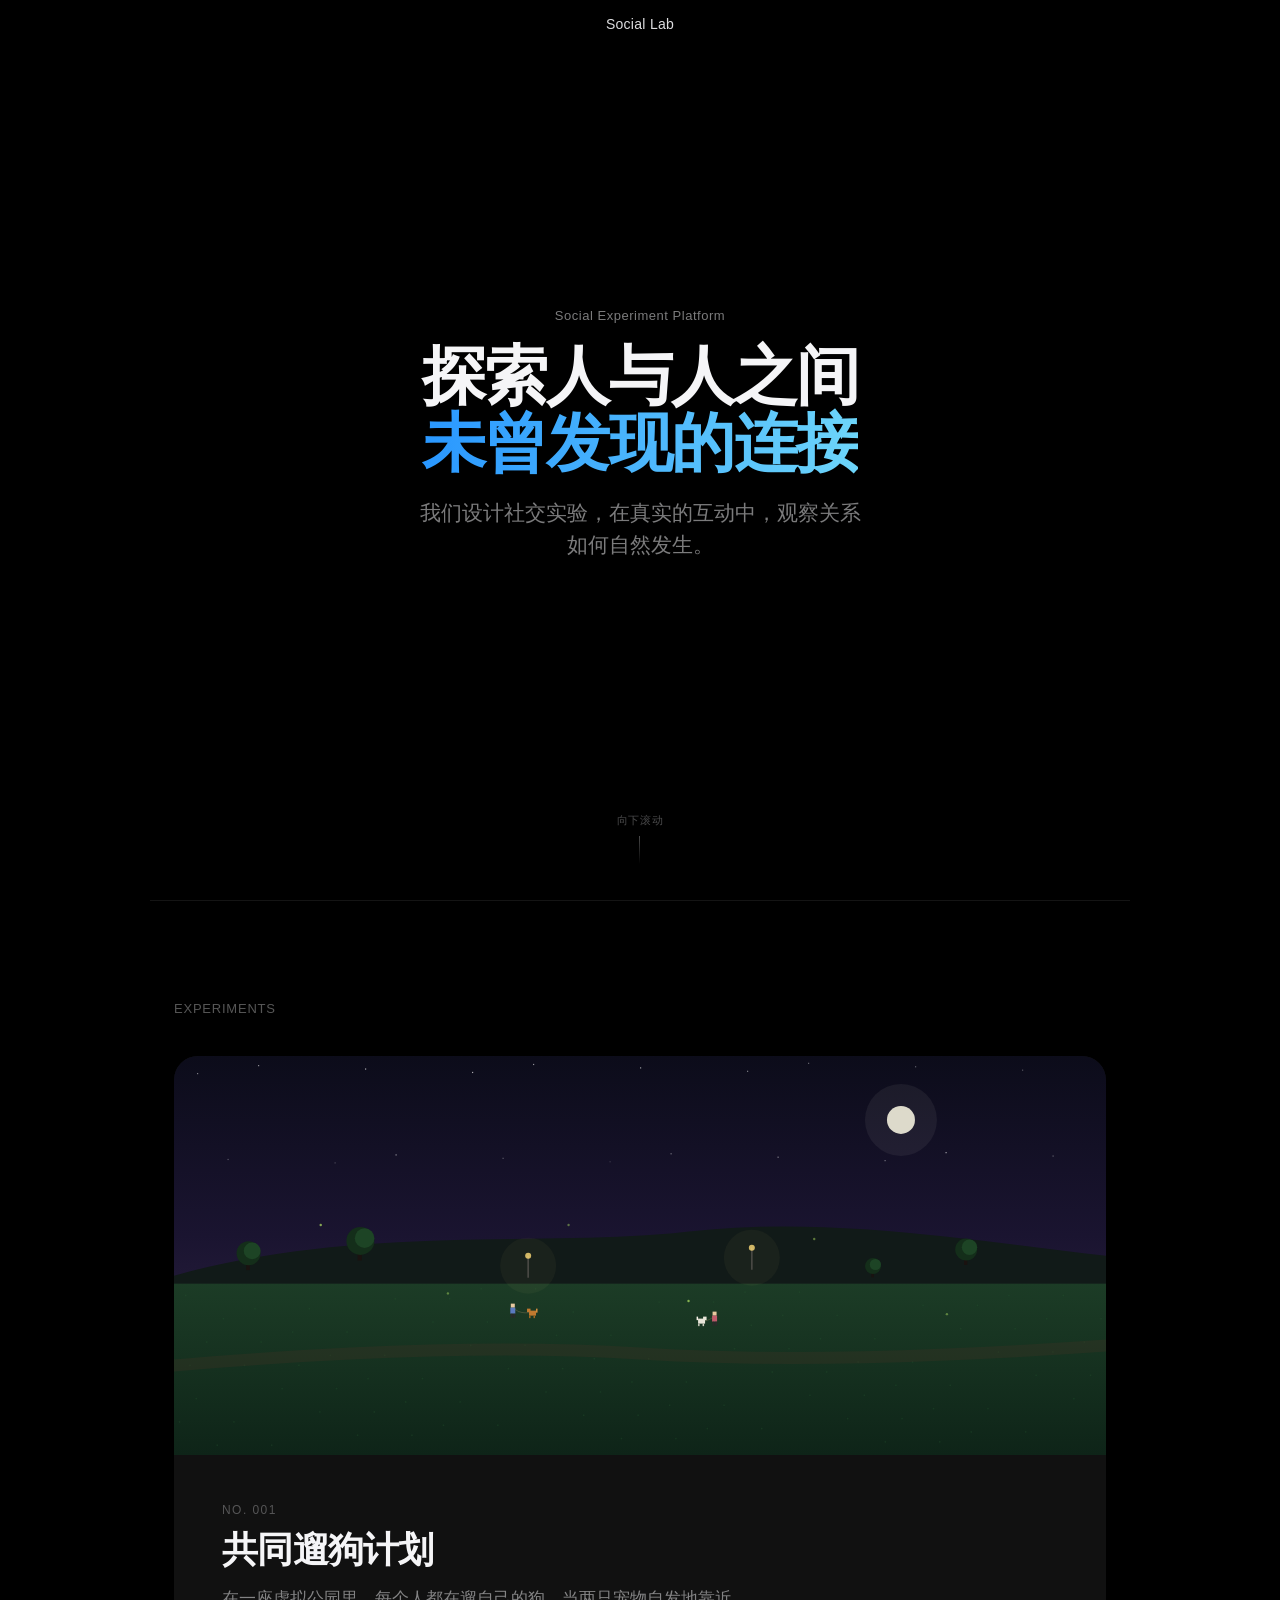
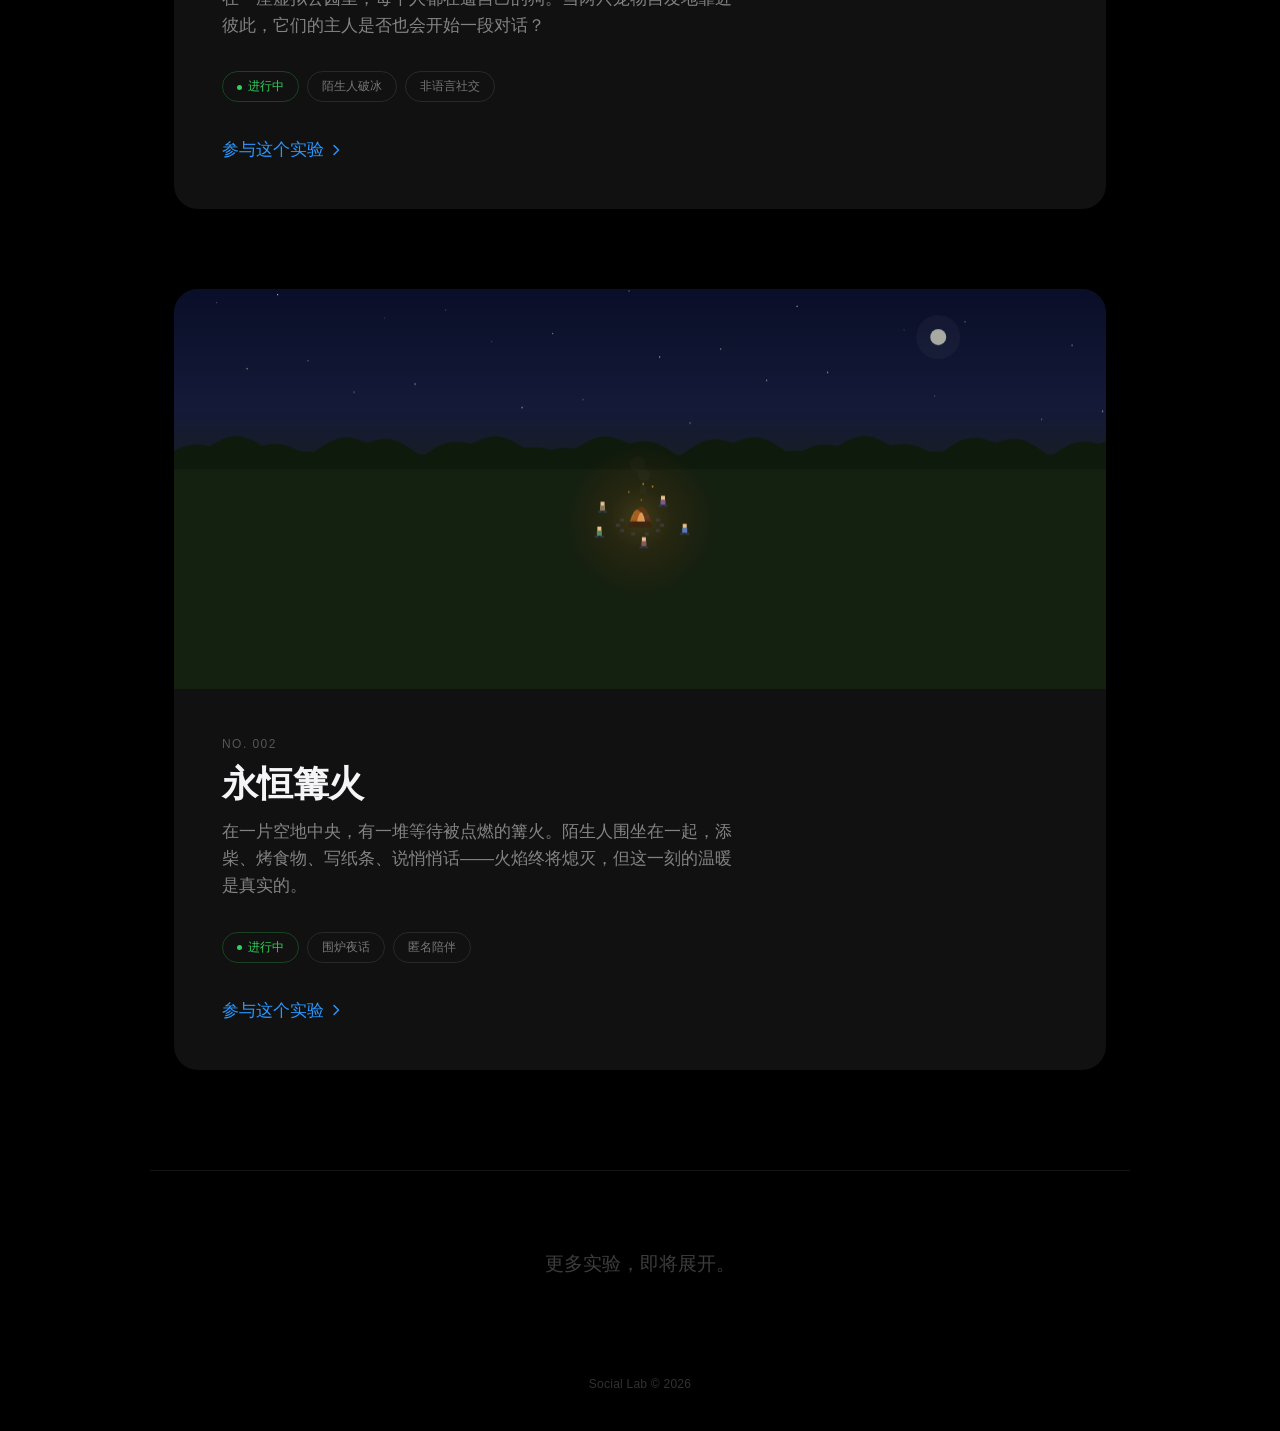
==== commit fabeed37: "feat: campfire link to CloudBase multiplayer version" ====
--- a/index.html
+++ b/index.html
@@ -306,7 +306,7 @@
 
   <div style="height:80px"></div>
 
-  <a class="exp-card" href="games/campfire/index.html">
+  <a class="exp-card" href="https://campfire-0gwkbne34f09acaf-1392505505.tcloudbaseapp.com/campfire/" target="_blank">
     <div class="exp-visual">
       <canvas id="cv2"></canvas>
     </div>
